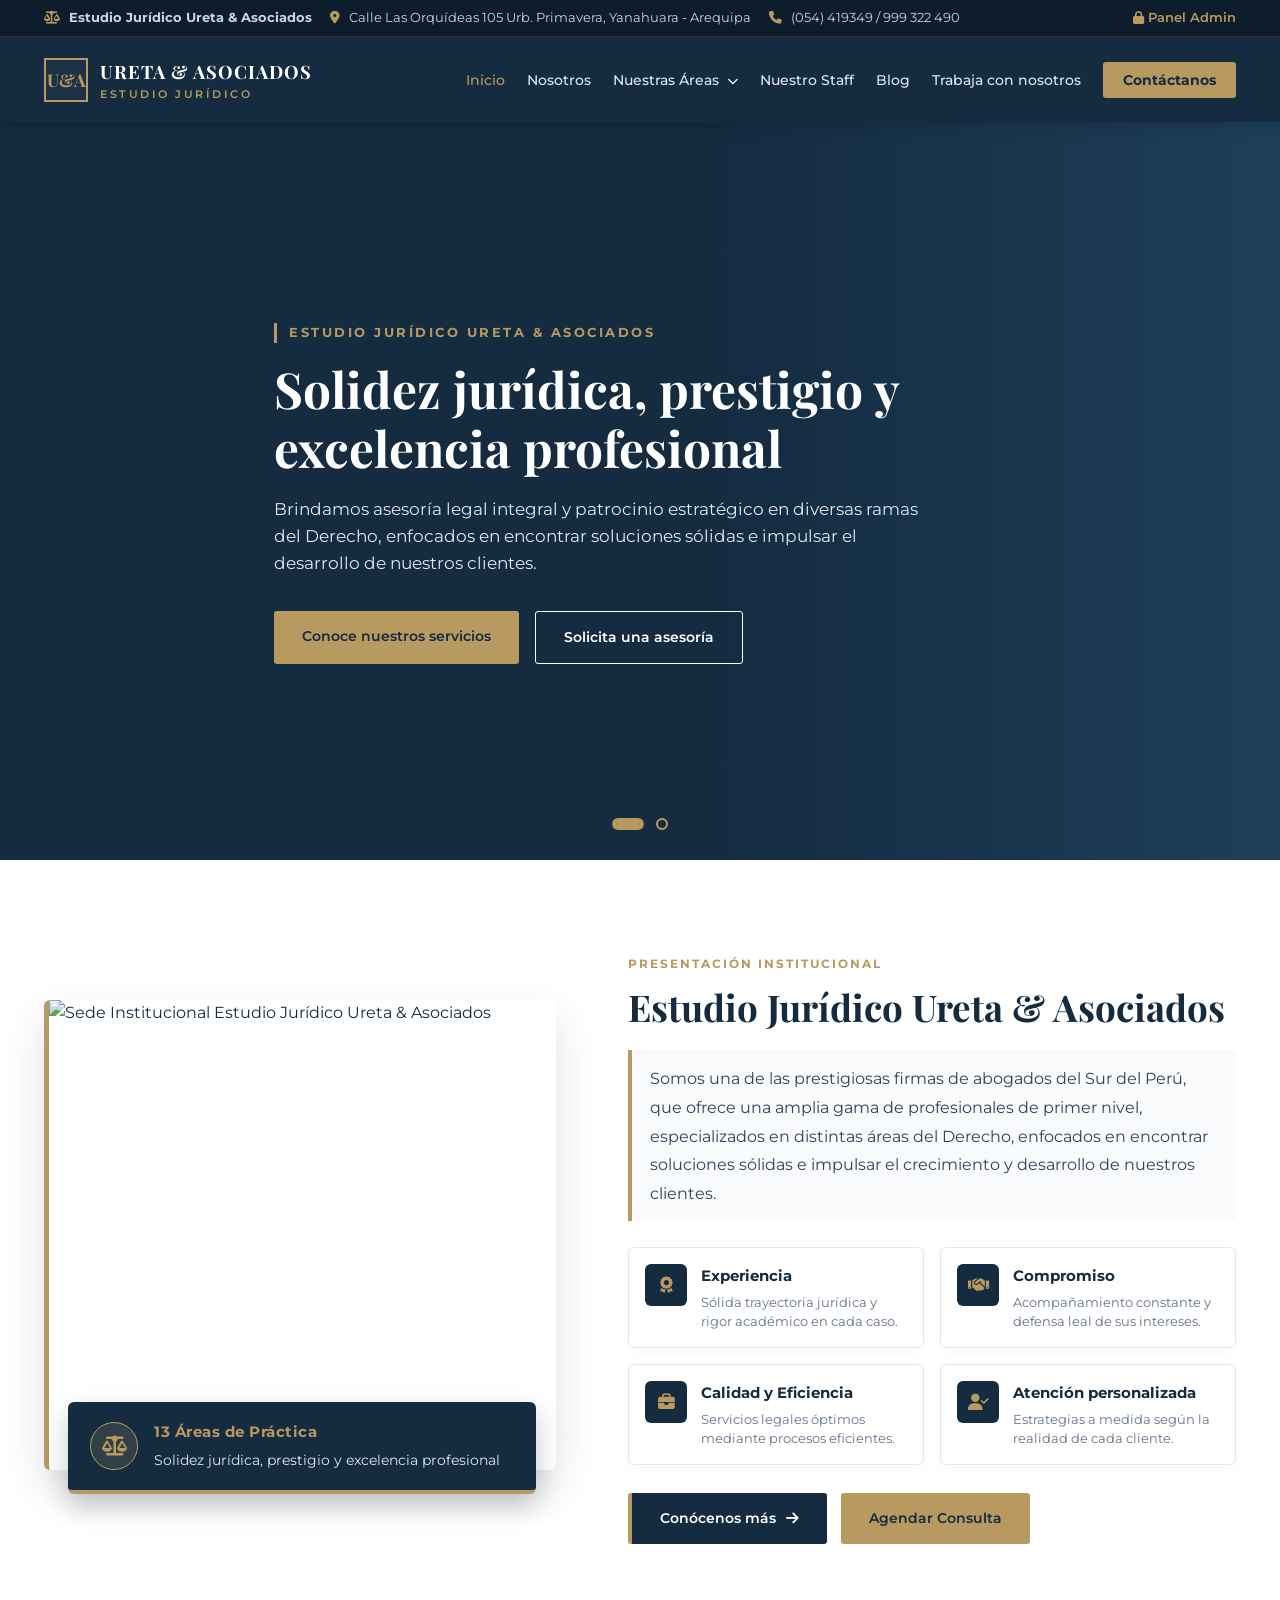
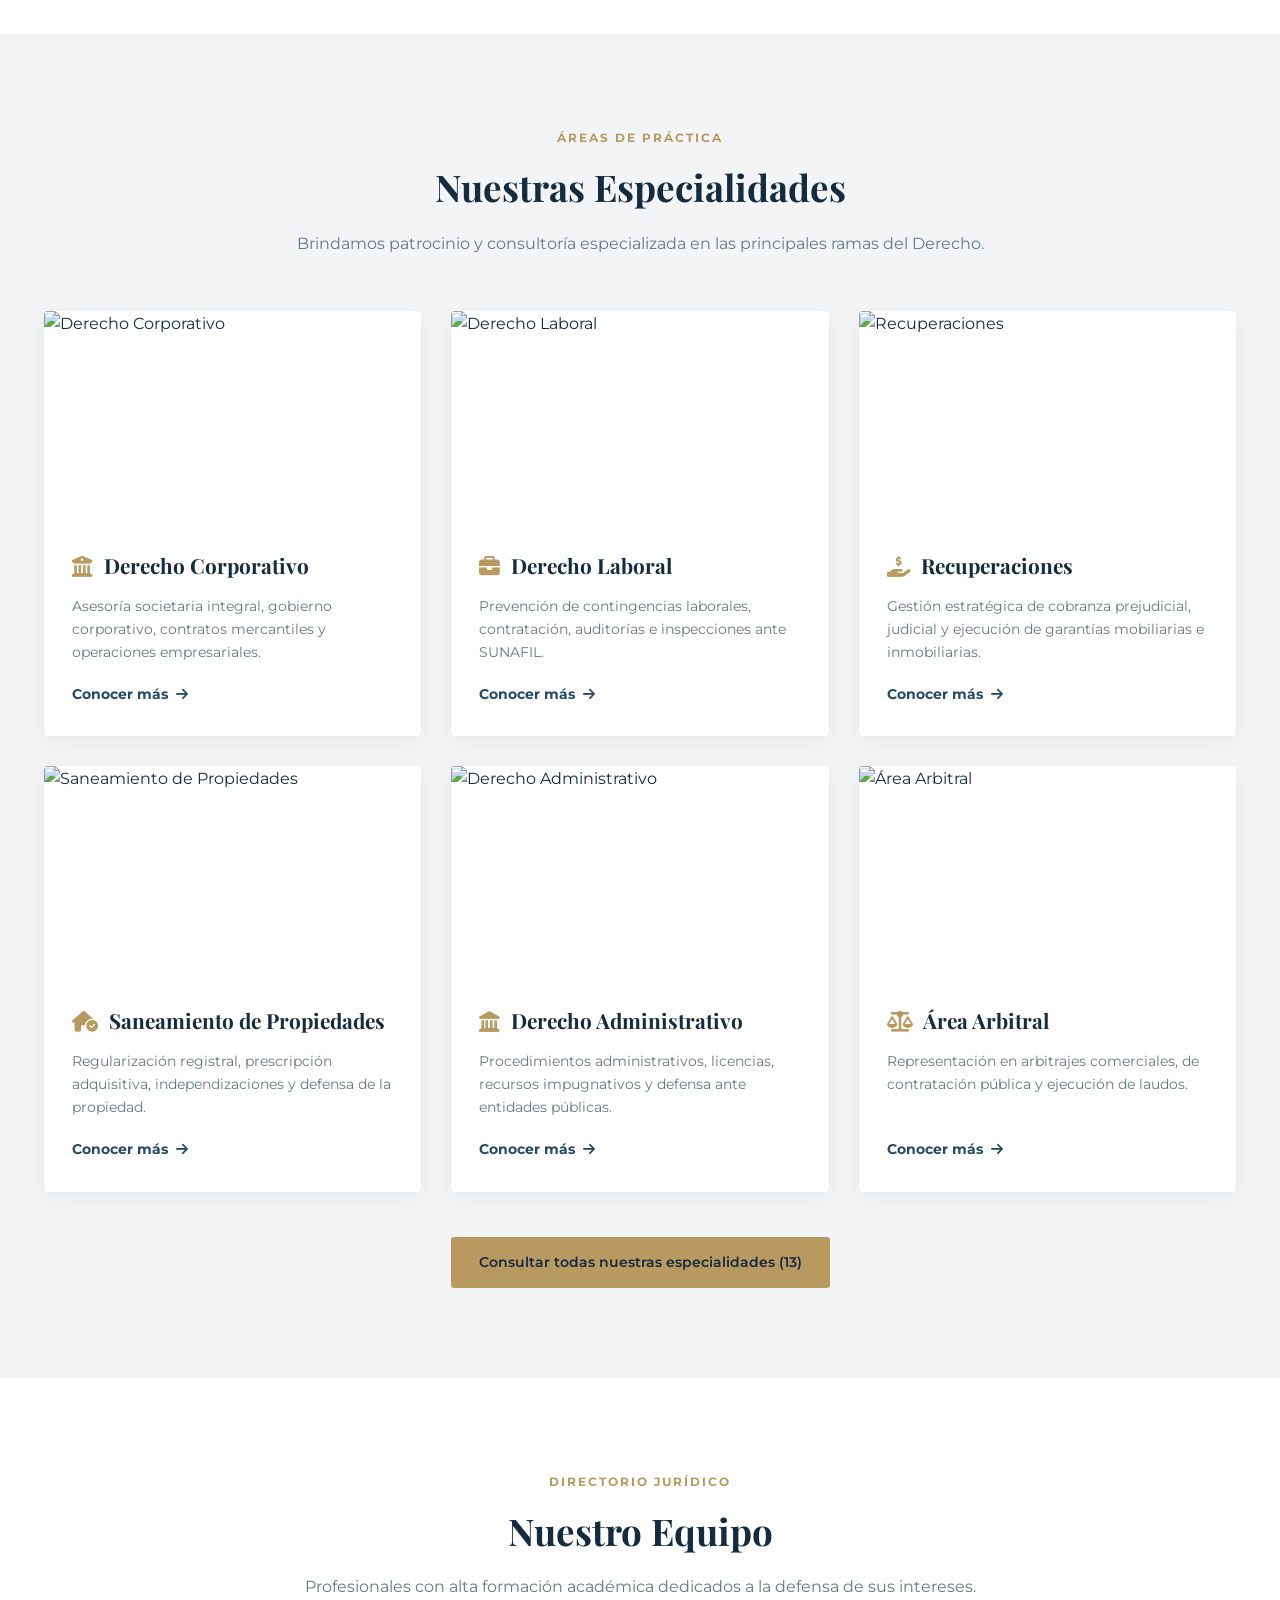
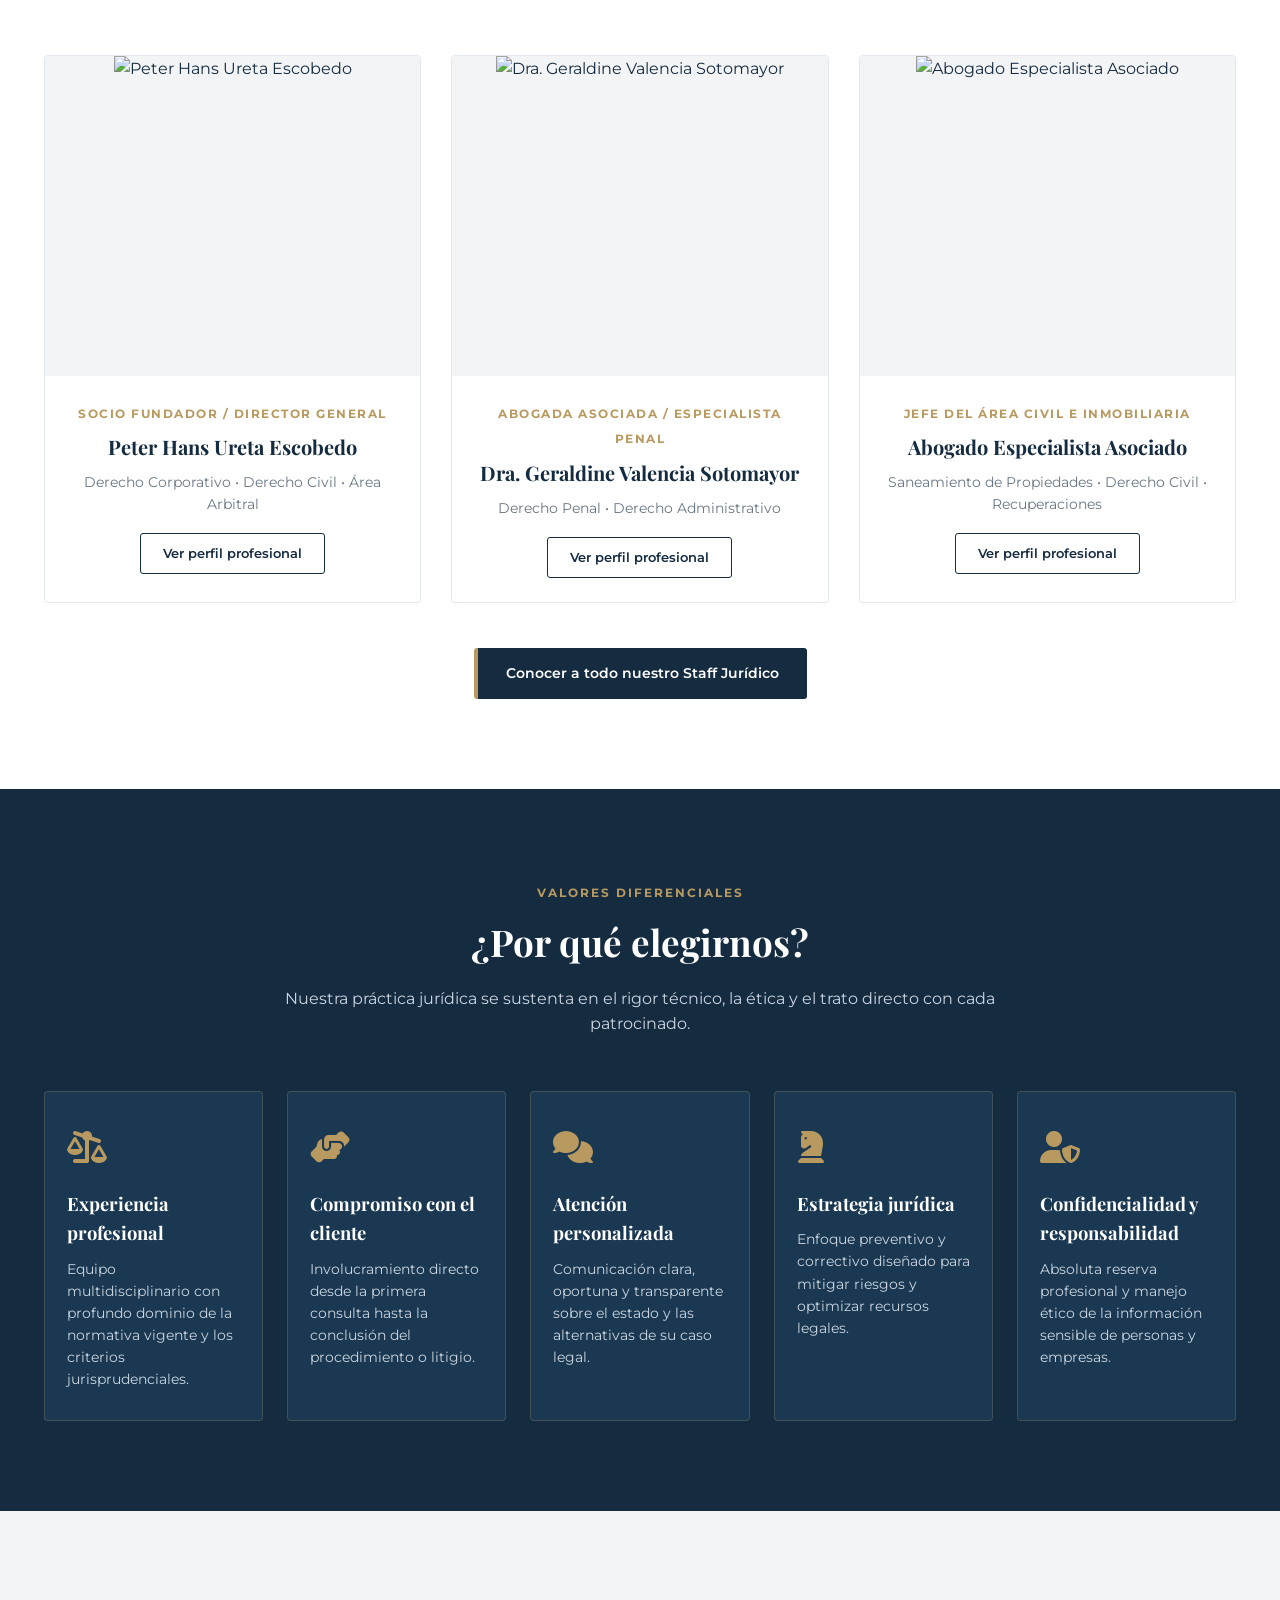
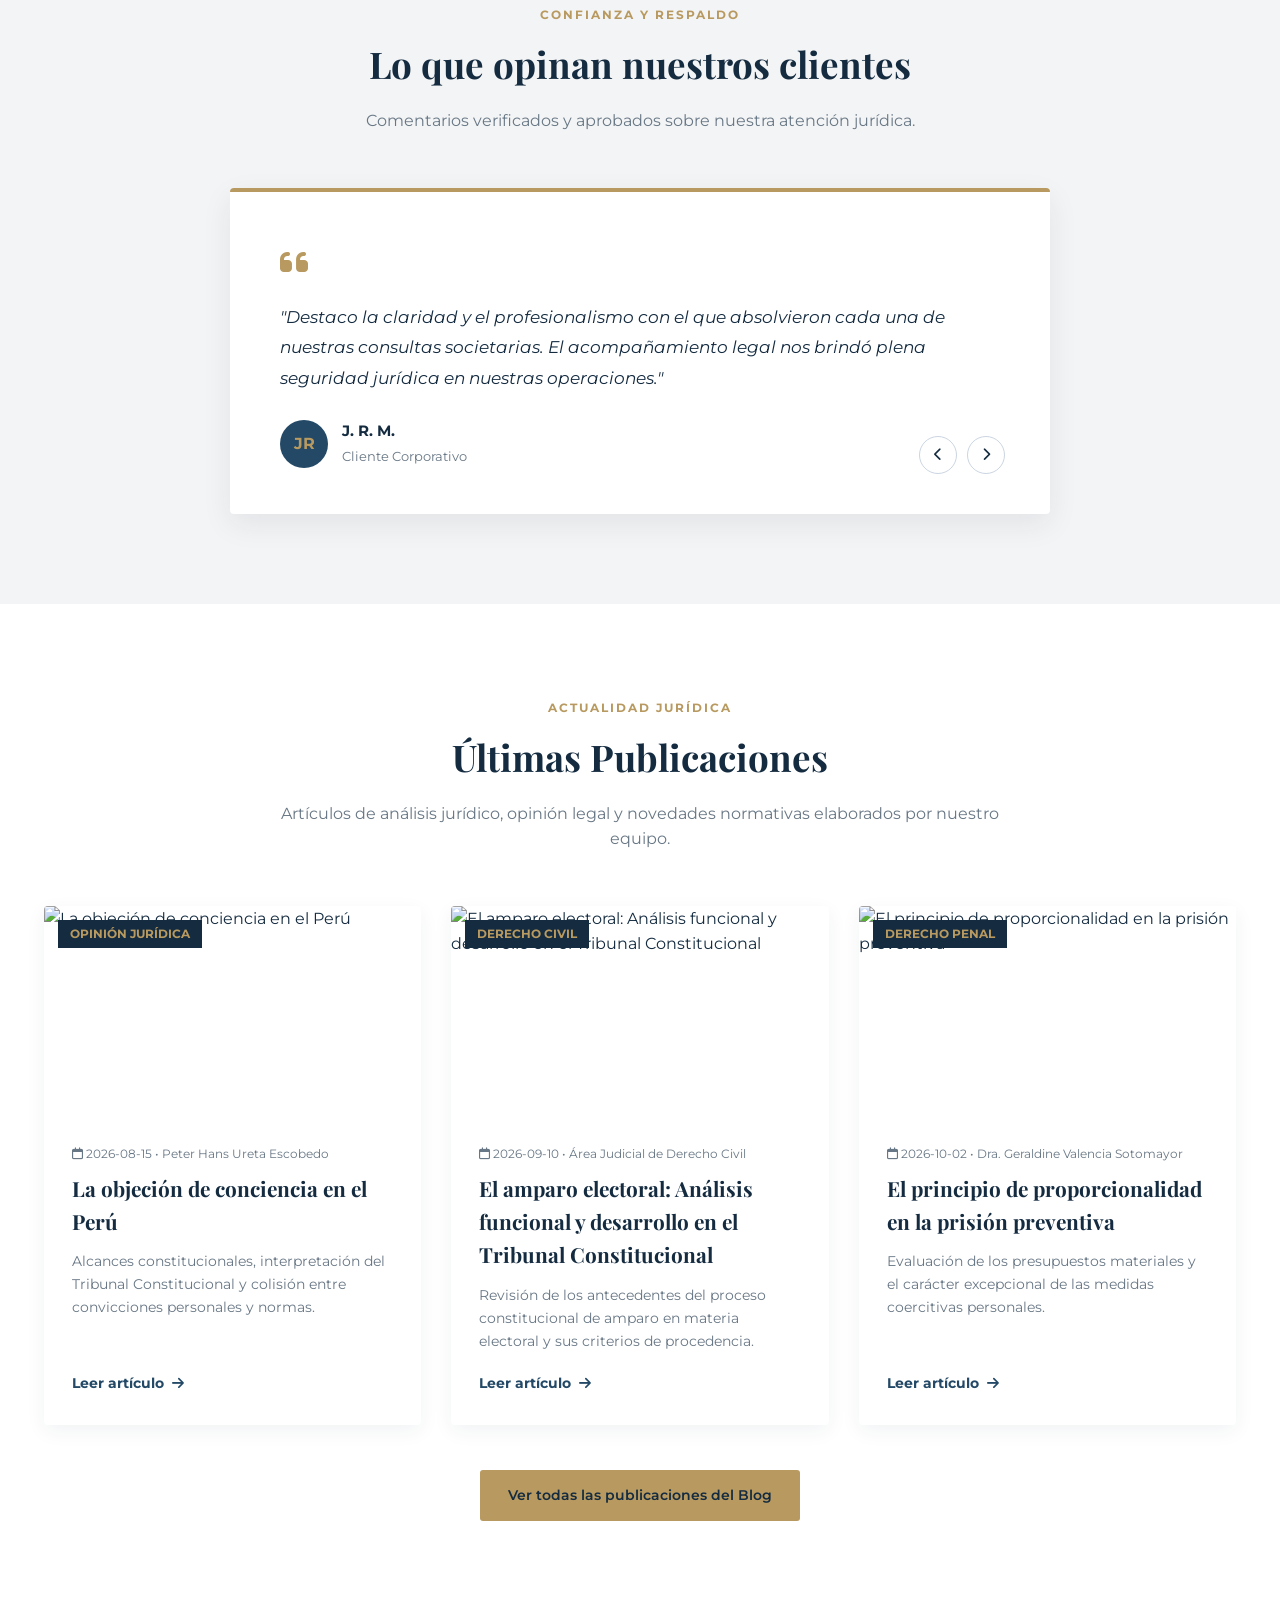
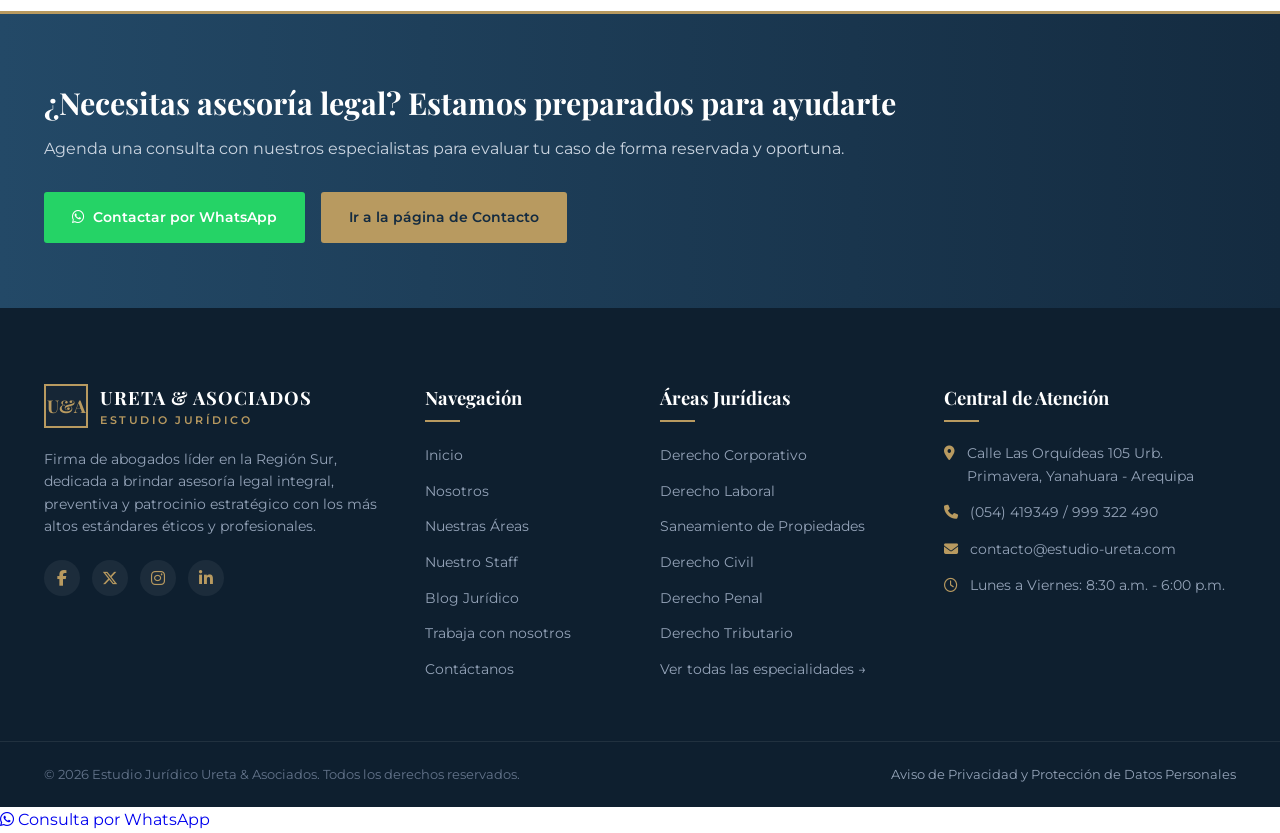
==== index.html @ de53ec18 "commit de inicio V1" ====
<!DOCTYPE html>
<html lang="es">
<head>
    <meta charset="UTF-8">
    <meta name="viewport" content="width=device-width, initial-scale=1.0">
    <meta name="description" content="Estudio Jurídico Ureta & Asociados en Arequipa. Asesoría legal integral, preventiva y patrocinio estratégico en 13 especialidades del Derecho.">
    <title>Estudio Jurídico Ureta & Asociados | Sitio Oficial</title>
    
    <!-- 1. Tipografías oficiales: Playfair Display (Títulos) y Montserrat (Textos) -->
    <link rel="preconnect" href="https://fonts.googleapis.com">
    <link rel="preconnect" href="https://fonts.gstatic.com" crossorigin>
    <link href="https://fonts.googleapis.com/css2?family=Montserrat:wght@400;500;600;700&family=Playfair+Display:wght@600;700&display=swap" rel="stylesheet">
    
    <!-- 2. Librería de Iconos Profesionales (Font Awesome) -->
    <link rel="stylesheet" href="https://cdnjs.cloudflare.com/ajax/libs/font-awesome/6.5.1/css/all.min.css">
    
    <!-- 3. Archivo de estilos CSS -->
    <link rel="stylesheet" href="css/styles.css">
</head>
<body>

    <!-- ==========================================
         BARRA SUPERIOR INSTITUCIONAL (CONECTADA A SUPABASE)
         ========================================== -->
    <div class="top-bar">
        <div class="container top-bar-content">
            <div class="top-info" style="display: flex; gap: 18px; flex-wrap: wrap; align-items: center;">
                <span><i class="fa-solid fa-scale-balanced" style="color: var(--dorado);"></i> <strong id="topNombreEstudio">Estudio Jurídico Ureta & Asociados</strong></span>
                <span><i class="fa-solid fa-location-dot" style="color: var(--dorado);"></i> <span id="topDireccion">Calle Las Orquídeas 105 Urb. Primavera, Yanahuara - Arequipa</span></span>
                <span><i class="fa-solid fa-phone" style="color: var(--dorado);"></i> <span id="topTelefono">(054) 419349 / 999 322 490</span></span>
            </div>
            <div class="top-links">
                <a href="admin.html" class="admin-link"><i class="fa-solid fa-lock"></i> Panel Admin</a>
            </div>
        </div>
    </div>

    <!-- ==========================================
         BARRA DE NAVEGACIÓN PRINCIPAL (STICKY HEADER)
         ========================================== -->
    <header class="header" id="header">
        <div class="container nav-container">
            
            <!-- Logotipo del Estudio -->
            <a href="index.html" class="logo">
                <div class="logo-icon">U&A</div>
                <div class="logo-text">
                    <span class="logo-title">URETA & ASOCIADOS</span>
                    <span class="logo-subtitle">ESTUDIO JURÍDICO</span>
                </div>
            </a>

            <!-- Botón Menú Hamburguesa (Celulares) -->
            <button class="menu-toggle" id="menuToggle" aria-label="Abrir menú">
                <i class="fa-solid fa-bars"></i>
            </button>

            <!-- Menú con las 7 páginas obligatorias -->
            <nav class="nav-menu" id="navMenu">
                <ul class="nav-list">
                    <li><a href="index.html" class="nav-link active">Inicio</a></li>
                    <li><a href="nosotros.html" class="nav-link">Nosotros</a></li>
                    
                    <!-- Menú Desplegable Dinámico: Nuestras Áreas -->
                    <li class="dropdown" id="areasDropdown">
                        <a href="areas.html" class="nav-link dropdown-toggle">
                            Nuestras Áreas <i class="fa-solid fa-chevron-down"></i>
                        </a>
                        <ul class="dropdown-menu" id="navAreasDropdownMenu">
                            <li><a href="area-detalle.html?area=derecho-corporativo">Derecho Corporativo</a></li>
                            <li><a href="area-detalle.html?area=derecho-laboral">Derecho Laboral</a></li>
                            <li><a href="area-detalle.html?area=recuperaciones">Recuperaciones</a></li>
                            <li><a href="area-detalle.html?area=saneamiento-propiedades">Saneamiento de Propiedades</a></li>
                            <li><a href="area-detalle.html?area=derecho-administrativo">Derecho Administrativo</a></li>
                            <li><a href="area-detalle.html?area=area-arbitral">Área Arbitral</a></li>
                            <li><a href="area-detalle.html?area=derecho-civil">Derecho Civil</a></li>
                            <li><a href="area-detalle.html?area=derecho-familia">Derecho de Familia</a></li>
                            <li><a href="area-detalle.html?area=derecho-penal">Derecho Penal</a></li>
                            <li><a href="area-detalle.html?area=competencia-consumidor">Competencia y Protección del Consumidor</a></li>
                            <li><a href="area-detalle.html?area=procedimientos-concursales">Procedimientos Concursales</a></li>
                            <li><a href="area-detalle.html?area=propiedad-intelectual">Propiedad Intelectual</a></li>
                            <li><a href="area-detalle.html?area=derecho-tributario">Derecho Tributario</a></li>
                        </ul>
                    </li>

                    <li><a href="staff.html" class="nav-link">Nuestro Staff</a></li>
                    <li><a href="blog.html" class="nav-link">Blog</a></li>
                    <li><a href="trabaja-con-nosotros.html" class="nav-link">Trabaja con nosotros</a></li>
                    <li><a href="contacto.html" class="btn-nav">Contáctanos</a></li>
                </ul>
            </nav>

        </div>
    </header>

    <!-- ==========================================
         SECCIÓN 1: PORTADA PRINCIPAL (ADMINISTRABLE DESDE SUPABASE)
         ========================================== -->
    <section class="hero" id="homeHeroSlider">
        <!-- Diapositiva 1 -->
        <div class="hero-slide active" style="background-image: url('https://images.unsplash.com/photo-1497366216548-37526070297c?auto=format&fit=crop&w=1600&q=80');">
            <div class="hero-overlay"></div>
            <div class="container hero-content">
                <span class="hero-badge">ESTUDIO JURÍDICO URETA & ASOCIADOS</span>
                <h1 class="hero-title">Solidez jurídica, prestigio y excelencia profesional</h1>
                <p class="hero-description">
                    Brindamos asesoría legal integral y patrocinio estratégico en diversas ramas del Derecho, enfocados en encontrar soluciones sólidas e impulsar el desarrollo de nuestros clientes.
                </p>
                <div class="hero-buttons">
                    <a href="areas.html" class="btn btn-gold">Conoce nuestros servicios</a>
                    <a href="contacto.html" class="btn btn-outline-light">Solicita una asesoría</a>
                </div>
            </div>
        </div>

        <!-- Diapositiva 2 -->
        <div class="hero-slide" style="background-image: url('https://images.unsplash.com/photo-1589829545856-d10d557cf95f?auto=format&fit=crop&w=1600&q=80');">
            <div class="hero-overlay"></div>
            <div class="container hero-content">
                <span class="hero-badge">ESPECIALIZACIÓN MULTIDISCIPLINARIA</span>
                <h1 class="hero-title">Estrategia legal preventiva y defensa corporativa</h1>
                <p class="hero-description">
                    Acompañamos cada decisión importante con rigor técnico, atención personalizada y absoluta confidencialidad en todas nuestras áreas de práctica.
                </p>
                <div class="hero-buttons">
                    <a href="areas.html" class="btn btn-gold">Conoce nuestros servicios</a>
                    <a href="contacto.html" class="btn btn-outline-light">Solicita una asesoría</a>
                </div>
            </div>
        </div>

        <!-- Controles inferiores de la portada -->
        <div class="hero-controls" id="homeHeroDots">
            <button class="hero-dot active" data-slide="0" aria-label="Portada 1"></button>
            <button class="hero-dot" data-slide="1" aria-label="Portada 2"></button>
        </div>
    </section>

   <!-- ==========================================
         SECCIÓN 2: PRESENTACIÓN DEL ESTUDIO (DISEÑO EJECUTIVO)
         ========================================== -->
    <section class="section about-home">
        <div class="container about-grid-executive">
            
            <!-- Columna Izquierda: Composición visual de Firma Jurídica -->
            <div class="about-visual-wrapper">
                <div class="about-main-photo">
                    <img src="https://images.unsplash.com/photo-1497366811353-6870744d04b2?auto=format&fit=crop&w=1000&q=85" alt="Sede Institucional Estudio Jurídico Ureta & Asociados">
                </div>
                <div class="about-floating-badge">
                    <div class="badge-icon-box">
                        <i class="fa-solid fa-scale-balanced"></i>
                    </div>
                    <div class="badge-text-box">
                        <strong>13 Áreas de Práctica</strong>
                        <span id="homeFraseInstitucional">Solidez jurídica, prestigio y excelencia profesional</span>
                    </div>
                </div>
            </div>

            <!-- Columna Derecha: Contenido Institucional y Tarjetas de Pilares -->
            <div class="about-text-executive">
                <span class="section-tag">PRESENTACIÓN INSTITUCIONAL</span>
                <h2 class="section-title-left" id="homeTituloEstudio">Estudio Jurídico Ureta & Asociados</h2>
                
                <p class="about-lead-highlight" id="nosotrosHistoriaTexto">
                    Somos una de las prestigiosas firmas de abogados del Sur del Perú, que ofrece una amplia gama de profesionales de primer nivel, especializados en distintas áreas del Derecho, enfocados en encontrar soluciones sólidas e impulsar el crecimiento y desarrollo de nuestros clientes.
                </p>

                <!-- Los 4 pilares en tarjetas estructuradas -->
                <div class="pillars-cards-grid">
                    <div class="pillar-box">
                        <div class="pillar-icon"><i class="fa-solid fa-award"></i></div>
                        <div>
                            <h4>Experiencia</h4>
                            <p>Sólida trayectoria jurídica y rigor académico en cada caso.</p>
                        </div>
                    </div>

                    <div class="pillar-box">
                        <div class="pillar-icon"><i class="fa-solid fa-handshake"></i></div>
                        <div>
                            <h4>Compromiso</h4>
                            <p>Acompañamiento constante y defensa leal de sus intereses.</p>
                        </div>
                    </div>

                    <div class="pillar-box">
                        <div class="pillar-icon"><i class="fa-solid fa-briefcase"></i></div>
                        <div>
                            <h4>Calidad y Eficiencia</h4>
                            <p>Servicios legales óptimos mediante procesos eficientes.</p>
                        </div>
                    </div>

                    <div class="pillar-box">
                        <div class="pillar-icon"><i class="fa-solid fa-user-check"></i></div>
                        <div>
                            <h4>Atención personalizada</h4>
                            <p>Estrategias a medida según la realidad de cada cliente.</p>
                        </div>
                    </div>
                </div>

                <div class="about-actions-bar">
                    <a href="nosotros.html" class="btn btn-primary-dark">
                        Conócenos más <i class="fa-solid fa-arrow-right" style="margin-left: 6px;"></i>
                    </a>
                    <a href="contacto.html" class="btn btn-gold">
                        Agendar Consulta
                    </a>
                </div>
            </div>

        </div>
    </section>

    <!-- ==========================================
         SECCIÓN 3: NUESTRAS ESPECIALIDADES (SINCRONIZADO CON ADMIN)
         ========================================== -->
    <section class="section bg-light">
        <div class="container">
            <div class="section-header">
                <span class="section-tag">ÁREAS DE PRÁCTICA</span>
                <h2 class="section-title">Nuestras Especialidades</h2>
                <p class="section-subtitle">Brindamos patrocinio y consultoría especializada en las principales ramas del Derecho.</p>
            </div>

            <!-- Se llena automáticamente desde Supabase / datos-estudio.js -->
            <div class="cards-grid-3" id="homeAreasGrid">
                <article class="area-card">
                    <div class="area-card-img">
                        <img src="https://images.unsplash.com/photo-1486406146926-c627a92ad1ab?auto=format&fit=crop&w=600&q=80" alt="Derecho Corporativo">
                    </div>
                    <div class="area-card-body">
                        <h3><i class="fa-solid fa-building-columns" style="color:var(--dorado); margin-right:6px;"></i> Derecho Corporativo</h3>
                        <p>Asesoría societaria integral, gobierno corporativo, contratos mercantiles y operaciones empresariales.</p>
                        <a href="area-detalle.html?area=derecho-corporativo" class="card-link">Conocer más <i class="fa-solid fa-arrow-right"></i></a>
                    </div>
                </article>
            </div>

            <div class="section-center-btn">
                <a href="areas.html" class="btn btn-gold" id="btnVerTodasAreas">Consultar todas nuestras especialidades (13)</a>
            </div>
        </div>
    </section>

    <!-- ==========================================
         SECCIÓN 4: NUESTRO EQUIPO / STAFF (SINCRONIZADO CON ADMIN)
         ========================================== -->
    <section class="section">
        <div class="container">
            <div class="section-header">
                <span class="section-tag">DIRECTORIO JURÍDICO</span>
                <h2 class="section-title">Nuestro Equipo</h2>
                <p class="section-subtitle">Profesionales con alta formación académica dedicados a la defensa de sus intereses.</p>
            </div>

            <div class="cards-grid-3" id="homeStaffGrid">
                <!-- Respaldo inicial con los nombres reales de Estudio Ureta -->
                <div class="staff-card">
                    <div class="staff-img-wrapper">
                        <img src="https://images.unsplash.com/photo-1560250097-0b93528c311a?auto=format&fit=crop&w=600&q=80" alt="Peter Hans Ureta Escobedo">
                    </div>
                    <div class="staff-info">
                        <span class="staff-role">Socio Fundador / Director General</span>
                        <h3>Peter Hans Ureta Escobedo</h3>
                        <p class="staff-specialty">Derecho Corporativo • Derecho Civil • Área Arbitral</p>
                        <a href="staff.html" class="btn-staff-profile">Ver perfil completo</a>
                    </div>
                </div>

                <div class="staff-card">
                    <div class="staff-img-wrapper">
                        <img src="https://images.unsplash.com/photo-1573496359142-b8d87734a5a2?auto=format&fit=crop&w=600&q=80" alt="Dra. Geraldine Valencia Sotomayor">
                    </div>
                    <div class="staff-info">
                        <span class="staff-role">Abogada Asociada / Especialista Penal</span>
                        <h3>Dra. Geraldine Valencia Sotomayor</h3>
                        <p class="staff-specialty">Derecho Penal • Derecho Administrativo</p>
                        <a href="staff.html" class="btn-staff-profile">Ver perfil completo</a>
                    </div>
                </div>

                <div class="staff-card">
                    <div class="staff-img-wrapper">
                        <img src="https://images.unsplash.com/photo-1519085360753-af0119f7cbe7?auto=format&fit=crop&w=600&q=80" alt="Abogado Especialista Asociado">
                    </div>
                    <div class="staff-info">
                        <span class="staff-role">Jefe del Área Civil e Inmobiliaria</span>
                        <h3>Abogado Especialista Asociado</h3>
                        <p class="staff-specialty">Saneamiento de Propiedades • Derecho Civil</p>
                        <a href="staff.html" class="btn-staff-profile">Ver perfil completo</a>
                    </div>
                </div>
            </div>

            <div class="section-center-btn">
                <a href="staff.html" class="btn btn-primary-dark">Conocer a todo nuestro Staff Jurídico</a>
            </div>
        </div>
    </section>

    <!-- ==========================================
         SECCIÓN 5: ¿POR QUÉ ELEGIRNOS?
         ========================================== -->
    <section class="section why-us-section">
        <div class="container">
            <div class="section-header light-header">
                <span class="section-tag">VALORES DIFERENCIALES</span>
                <h2 class="section-title">¿Por qué elegirnos?</h2>
                <p class="section-subtitle">Nuestra práctica jurídica se sustenta en el rigor técnico, la ética y el trato directo con cada patrocinado.</p>
            </div>

            <div class="why-grid">
                <div class="why-card">
                    <div class="why-icon"><i class="fa-solid fa-scale-unbalanced-flip"></i></div>
                    <h3>Experiencia profesional</h3>
                    <p>Equipo multidisciplinario con profundo dominio de la normativa vigente y los criterios jurisprudenciales.</p>
                </div>
                <div class="why-card">
                    <div class="why-icon"><i class="fa-solid fa-handshake-angle"></i></div>
                    <h3>Compromiso con el cliente</h3>
                    <p>Involucramiento directo desde la primera consulta hasta la conclusión del procedimiento o litigio.</p>
                </div>
                <div class="why-card">
                    <div class="why-icon"><i class="fa-solid fa-comments"></i></div>
                    <h3>Atención personalizada</h3>
                    <p>Comunicación clara, oportuna y transparente sobre el estado y las alternativas de su caso legal.</p>
                </div>
                <div class="why-card">
                    <div class="why-icon"><i class="fa-solid fa-chess-knight"></i></div>
                    <h3>Estrategia jurídica</h3>
                    <p>Enfoque preventivo y correctivo diseñado para mitigar riesgos y optimizar recursos legales.</p>
                </div>
                <div class="why-card">
                    <div class="why-icon"><i class="fa-solid fa-user-shield"></i></div>
                    <h3>Confidencialidad y responsabilidad</h3>
                    <p>Absoluta reserva profesional y manejo ético de la información sensible de personas y empresas.</p>
                </div>
            </div>
        </div>
    </section>

    <!-- ==========================================
         SECCIÓN 6: TESTIMONIOS (CONECTADO A SUPABASE)
         ========================================== -->
    <section class="section bg-light">
        <div class="container">
            <div class="section-header">
                <span class="section-tag">CONFIANZA Y RESPALDO</span>
                <h2 class="section-title">Lo que opinan nuestros clientes</h2>
                <p class="section-subtitle">Comentarios verificados y aprobados sobre nuestra atención jurídica.</p>
            </div>

            <div class="testimonials-carousel" id="homeTestimonialsCarousel">
                <!-- Testimonio 1 -->
                <div class="testimonial-slide active">
                    <div class="quote-icon"><i class="fa-solid fa-quote-left"></i></div>
                    <p class="testimonial-text">
                        "Destaco la claridad y el profesionalismo con el que absolvieron cada una de nuestras consultas societarias. El acompañamiento legal nos brindó plena seguridad jurídica en nuestras operaciones."
                    </p>
                    <div class="testimonial-author">
                        <div class="author-avatar">JR</div>
                        <div>
                            <h4>J. R. M.</h4>
                            <span>Cliente Corporativo</span>
                        </div>
                    </div>
                </div>

                <!-- Testimonio 2 -->
                <div class="testimonial-slide">
                    <div class="quote-icon"><i class="fa-solid fa-quote-left"></i></div>
                    <p class="testimonial-text">
                        "Recibimos una orientación oportuna, transparente y sumamente responsable durante todo el procedimiento de saneamiento registral. Siempre estuvimos informados de cada avance."
                    </p>
                    <div class="testimonial-author">
                        <div class="author-avatar">MC</div>
                        <div>
                            <h4>M. C. V.</h4>
                            <span>Cliente Particular</span>
                        </div>
                    </div>
                </div>

                <!-- Botones del carrusel de testimonios -->
                <div class="testimonial-controls">
                    <button class="test-btn" id="prevTestimonio" aria-label="Anterior"><i class="fa-solid fa-chevron-left"></i></button>
                    <button class="test-btn" id="nextTestimonio" aria-label="Siguiente"><i class="fa-solid fa-chevron-right"></i></button>
                </div>
            </div>
        </div>
    </section>

    <!-- ==========================================
         SECCIÓN 7: ÚLTIMAS PUBLICACIONES DEL BLOG (SINCRONIZADO CON ADMIN)
         ========================================== -->
    <section class="section">
        <div class="container">
            <div class="section-header">
                <span class="section-tag">ACTUALIDAD JURÍDICA</span>
                <h2 class="section-title">Últimas Publicaciones</h2>
                <p class="section-subtitle">Artículos de análisis jurídico, opinión legal y novedades normativas elaborados por nuestro equipo.</p>
            </div>

            <div class="cards-grid-3" id="homeBlogGrid">
                <!-- Se carga automáticamente con las 3 últimas publicaciones activas del Blog -->
            </div>

            <div class="section-center-btn">
                <a href="blog.html" class="btn btn-gold">Ver todas las publicaciones del Blog</a>
            </div>
        </div>
    </section>

    <!-- ==========================================
         SECCIÓN 8: CONTACTO RÁPIDO (CTA)
         ========================================== -->
    <section class="cta-banner">
        <div class="container cta-content">
            <div class="cta-text">
                <h2>¿Necesitas asesoría legal? Estamos preparados para ayudarte</h2>
                <p>Agenda una consulta con nuestros especialistas para evaluar tu caso de forma reservada y oportuna.</p>
            </div>
            <div class="cta-buttons">
                <a href="https://api.whatsapp.com/send/?phone=51999322490&text=Hola,%20deseo%20solicitar%20asesor%C3%ADa%20legal" target="_blank" class="btn btn-whatsapp">
                    <i class="fa-brands fa-whatsapp"></i> Contactar por WhatsApp
                </a>
                <a href="contacto.html" class="btn btn-gold">Ir a la página de Contacto</a>
            </div>
        </div>
    </section>

    <!-- ==========================================
         SECCIÓN 9: FOOTER (ADMINISTRABLE DESDE SUPABASE)
         ========================================== -->
    <footer class="footer">
        <div class="container footer-grid">
            <!-- Columna 1: Estudio y Redes -->
            <div class="footer-col">
                <a href="index.html" class="logo footer-logo">
                    <div class="logo-icon">U&A</div>
                    <div class="logo-text">
                        <span class="logo-title">URETA & ASOCIADOS</span>
                        <span class="logo-subtitle">ESTUDIO JURÍDICO</span>
                    </div>
                </a>
                <p class="footer-desc">
                    Firma de abogados líder en la Región Sur, dedicada a brindar asesoría legal integral, preventiva y patrocinio estratégico con los más altos estándares éticos y profesionales.
                </p>
                <div class="social-links">
                    <a href="https://www.facebook.com/estudioureta/" target="_blank" aria-label="Facebook"><i class="fa-brands fa-facebook-f"></i></a>
                    <a href="https://twitter.com/EstudioUreta" target="_blank" aria-label="Twitter"><i class="fa-brands fa-x-twitter"></i></a>
                    <a href="https://www.instagram.com/estudio_ureta/" target="_blank" aria-label="Instagram"><i class="fa-brands fa-instagram"></i></a>
                    <a href="https://www.linkedin.com/" target="_blank" aria-label="LinkedIn"><i class="fa-brands fa-linkedin-in"></i></a>
                </div>
            </div>

            <!-- Columna 2: Enlaces principales -->
            <div class="footer-col">
                <h4>Navegación</h4>
                <ul class="footer-links">
                    <li><a href="index.html">Inicio</a></li>
                    <li><a href="nosotros.html">Nosotros</a></li>
                    <li><a href="areas.html">Nuestras Áreas</a></li>
                    <li><a href="staff.html">Nuestro Staff</a></li>
                    <li><a href="blog.html">Blog Jurídico</a></li>
                    <li><a href="trabaja-con-nosotros.html">Trabaja con nosotros</a></li>
                    <li><a href="contacto.html">Contáctanos</a></li>
                </ul>
            </div>

            <!-- Columna 3: Especialidades Jurídicas -->
            <div class="footer-col">
                <h4>Áreas Jurídicas</h4>
                <ul class="footer-links" id="footerAreasLinks">
                    <li><a href="area-detalle.html?area=derecho-corporativo">Derecho Corporativo</a></li>
                    <li><a href="area-detalle.html?area=derecho-laboral">Derecho Laboral</a></li>
                    <li><a href="area-detalle.html?area=saneamiento-propiedades">Saneamiento de Propiedades</a></li>
                    <li><a href="area-detalle.html?area=derecho-civil">Derecho Civil</a></li>
                    <li><a href="area-detalle.html?area=derecho-penal">Derecho Penal</a></li>
                    <li><a href="area-detalle.html?area=derecho-tributario">Derecho Tributario</a></li>
                    <li><a href="areas.html">Ver todas las especialidades →</a></li>
                </ul>
            </div>

            <!-- Columna 4: Datos de Contacto Administrables -->
            <div class="footer-col">
                <h4>Central de Atención</h4>
                <ul class="footer-contact">
                    <li>
                        <i class="fa-solid fa-location-dot"></i>
                        <span id="sitioDireccion">Calle Las Orquídeas 105 Urb. Primavera, Yanahuara - Arequipa</span>
                    </li>
                    <li>
                        <i class="fa-solid fa-phone"></i>
                        <span id="sitioTelefono">(054) 419349 / 999 322 490</span>
                    </li>
                    <li>
                        <i class="fa-solid fa-envelope"></i>
                        <span id="sitioCorreo">contacto@estudio-ureta.com</span>
                    </li>
                    <li>
                        <i class="fa-regular fa-clock"></i>
                        <span id="sitioHorario">Lunes a Viernes: 8:30 a.m. - 6:00 p.m.</span>
                    </li>
                </ul>
            </div>
        </div>

        <div class="footer-bottom">
            <div class="container footer-bottom-content">
                <p>© 2026 Estudio Jurídico Ureta & Asociados. Todos los derechos reservados.</p>
                <div class="footer-legal">
                    <a href="contacto.html">Aviso de Privacidad y Protección de Datos Personales</a>
                </div>
            </div>
        </div>
    </footer>

    <!-- Botón Flotante de WhatsApp -->
    <a href="https://api.whatsapp.com/send/?phone=51999322490&text=Hola,%20deseo%20realizar%20una%20consulta%20legal" target="_blank" class="whatsapp-float" aria-label="Consultar por WhatsApp">
        <i class="fa-brands fa-whatsapp"></i> <span>Consulta por WhatsApp</span>
    </a>

    <!-- ==========================================
         SCRIPTS CONECTADOS A SUPABASE Y PANEL ADMIN
         ========================================== -->
    <script src="js/datos-estudio.js"></script>
    <script src="js/main.js"></script>
    <script>
        // Renderizar dinámicamente en la Portada los cambios realizados en el Panel Admin y Supabase
        document.addEventListener('DOMContentLoaded', async () => {
            if (typeof sincronizarVistasSupabase === 'function' && supabaseEstaConfigurado()) {
                
            }

            // 1. Actualizar Menú Desplegable y Tarjetas de Especialidades en Inicio
            if (typeof obtenerAreasLegales === 'function') {
                const areasActivas = obtenerAreasLegales().filter(a => a.activo);
                const homeAreasGrid = document.getElementById('homeAreasGrid');
                const navDropdown = document.getElementById('navAreasDropdownMenu');
                const btnTotal = document.getElementById('btnVerTodasAreas');

                if (navDropdown && areasActivas.length > 0) {
                    navDropdown.innerHTML = areasActivas.map(a =>
                        `<li><a href="area-detalle.html?area=${a.slug}">${a.nombre}</a></li>`
                    ).join('');
                }

                if (btnTotal) {
                    btnTotal.textContent = `Consultar todas nuestras especialidades (${areasActivas.length})`;
                }

                if (homeAreasGrid && areasActivas.length > 0) {
                    homeAreasGrid.innerHTML = areasActivas.slice(0, 6).map(a => `
                        <article class="area-card">
                            <div class="area-card-img">
                                <img src="${a.imagen}" alt="${a.nombre}">
                            </div>
                            <div class="area-card-body">
                                <h3><i class="${a.icono || 'fa-solid fa-scale-balanced'}" style="color:var(--dorado); margin-right:6px;"></i> ${a.nombre}</h3>
                                <p>${a.resumen}</p>
                                <a href="area-detalle.html?area=${a.slug}" class="card-link">Conocer más <i class="fa-solid fa-arrow-right"></i></a>
                            </div>
                        </article>
                    `).join('');
                }
            }

            // 2. Actualizar Tarjetas de Nuestro Equipo (Staff) en Inicio
            if (typeof obtenerStaff === 'function') {
                const staffActivo = obtenerStaff().filter(s => s.activo);
                const homeStaffGrid = document.getElementById('homeStaffGrid');
                if (homeStaffGrid && staffActivo.length > 0) {
                    homeStaffGrid.innerHTML = staffActivo.slice(0, 3).map(s => `
                        <div class="staff-card">
                            <div class="staff-img-wrapper">
                                <img src="${s.foto}" alt="${s.nombre}">
                            </div>
                            <div class="staff-info">
                                <span class="staff-role">${s.cargo}</span>
                                <h3>${s.nombre}</h3>
                                <p class="staff-specialty">${(s.especialidades || []).join(' • ')}</p>
                                <a href="staff.html" class="btn-staff-profile">Ver perfil profesional</a>
                            </div>
                        </div>
                    `).join('');
                }
            }

            // 3. Actualizar Últimas Publicaciones del Blog en Inicio
            if (typeof obtenerBlog === 'function') {
                const blogPublicado = obtenerBlog().filter(b => b.estado === 'Publicado');
                const homeBlogGrid = document.getElementById('homeBlogGrid');
                if (homeBlogGrid && blogPublicado.length > 0) {
                    homeBlogGrid.innerHTML = blogPublicado.slice(0, 3).map(b => `
                        <article class="blog-card">
                            <div class="blog-card-img">
                                <span class="blog-category">${b.categoria}</span>
                                <img src="${b.imagen}" alt="${b.titulo}">
                            </div>
                            <div class="blog-card-body">
                                <span class="blog-date"><i class="fa-regular fa-calendar"></i> ${b.fecha} • ${b.autor}</span>
                                <h3>${b.titulo}</h3>
                                <p>${b.subtitulo}</p>
                                <a href="blog.html" class="card-link">Leer artículo <i class="fa-solid fa-arrow-right"></i></a>
                            </div>
                        </article>
                    `).join('');
                }
            }

            // 4. Sincronizar datos de la Barra Superior con la Configuración General de Supabase
            if (typeof consultarVistaSupabase === 'function' && supabaseEstaConfigurado()) {
                const cfgArr = await consultarVistaSupabase('configuracion_sitio', '?select=*&limit=1');
                if (cfgArr && cfgArr[0]) {
                    const c = cfgArr[0];
                    if (c.nombre_estudio) {
                        document.getElementById('topNombreEstudio').textContent = c.nombre_estudio;
                        document.getElementById('homeTituloEstudio').textContent = c.nombre_estudio;
                    }
                    if (c.frase_institucional) document.getElementById('homeFraseInstitucional').textContent = c.frase_institucional;
                    if (c.direccion_fisica) document.getElementById('topDireccion').textContent = c.direccion_fisica;
                    if (c.telefono_principal) document.getElementById('topTelefono').textContent = c.telefono_principal;
                }
            }
        });
    </script>
</body>
</html>
---- css/styles.css ----
/* =================================================
   1. VARIABLES DE IDENTIDAD VISUAL (FÁCIL DE EDITAR)
   ================================================= */
:root {
    --azul-marino: #142B40;        /* Azul marino oscuro */
    --azul-institucional: #234967; /* Azul institucional */
    --dorado: #B89A60;             /* Dorado elegante */
    --dorado-hover: #a3854c;
    --blanco: #FFFFFF;             /* Blanco */
    --gris-claro: #F3F4F5;         /* Gris claro para fondos */
    --gris-texto: #687785;         /* Gris para textos secundarios */
    
    --fuente-titulos: 'Playfair Display', Georgia, serif;
    --fuente-textos: 'Montserrat', sans-serif;
    --transicion: all 0.3s ease;
}

/* =================================================
   2. CONFIGURACIÓN GENERAL
   ================================================= */
* {
    margin: 0;
    padding: 0;
    box-sizing: border-box;
}

body {
    font-family: var(--fuente-textos);
    color: var(--azul-marino);
    background-color: var(--blanco);
    line-height: 1.6;
}

.container {
    max-width: 1240px;
    margin: 0 auto;
    padding: 0 24px;
}

a {
    text-decoration: none;
    transition: var(--transicion);
}

ul {
    list-style: none;
}

/* =================================================
   3. BARRA SUPERIOR (TOP BAR)
   ================================================= */
.top-bar {
    background-color: #0d1d2b;
    color: #cbd5e1;
    font-size: 0.8rem;
    padding: 8px 0;
    border-bottom: 1px solid rgba(184, 154, 96, 0.2);
}

.top-bar-content {
    display: flex;
    justify-content: space-between;
    align-items: center;
}

.top-info i {
    color: var(--dorado);
    margin-right: 6px;
}

.admin-link {
    color: var(--dorado);
    font-weight: 600;
}

.admin-link:hover {
    color: var(--blanco);
}

/* =================================================
   4. ENCABEZADO FIJO (STICKY HEADER) Y MENÚ
   ================================================= */
.header {
    background-color: var(--azul-marino);
    position: sticky;
    top: 0;
    z-index: 1000;
    box-shadow: 0 4px 15px rgba(0, 0, 0, 0.15);
}

.nav-container {
    display: flex;
    justify-content: space-between;
    align-items: center;
    height: 85px;
}

/* Logotipo */
.logo {
    display: flex;
    align-items: center;
    gap: 12px;
}

.logo-icon {
    width: 44px;
    height: 44px;
    border: 2px solid var(--dorado);
    color: var(--dorado);
    font-family: var(--fuente-titulos);
    font-weight: 700;
    font-size: 1.1rem;
    display: flex;
    align-items: center;
    justify-content: center;
    background-color: rgba(255, 255, 255, 0.03);
}

.logo-text {
    display: flex;
    flex-direction: column;
}

.logo-title {
    font-family: var(--fuente-titulos);
    color: var(--blanco);
    font-size: 1.15rem;
    font-weight: 700;
    letter-spacing: 1px;
}

.logo-subtitle {
    color: var(--dorado);
    font-size: 0.68rem;
    letter-spacing: 2.5px;
    font-weight: 600;
}

/* Lista de navegación */
.nav-list {
    display: flex;
    align-items: center;
    gap: 22px;
}

.nav-link {
    color: #e2e8f0;
    font-size: 0.88rem;
    font-weight: 500;
    padding: 8px 0;
    position: relative;
}

.nav-link:hover,
.nav-link.active {
    color: var(--dorado);
}

.btn-nav {
    background-color: var(--dorado);
    color: var(--azul-marino);
    font-weight: 700;
    font-size: 0.85rem;
    padding: 10px 20px;
    border-radius: 3px;
}

.btn-nav:hover {
    background-color: var(--dorado-hover);
    color: var(--blanco);
}

/* Menú Desplegable de las 13 Áreas */
.dropdown {
    position: relative;
}

.dropdown-toggle i {
    font-size: 0.7rem;
    margin-left: 4px;
}

.dropdown-menu {
    position: absolute;
    top: 100%;
    left: 0;
    width: 560px; /* Ancho amplio para mostrar las 13 áreas en 2 columnas elegantes */
    background-color: var(--blanco);
    border-top: 3px solid var(--dorado);
    box-shadow: 0 12px 30px rgba(20, 43, 64, 0.2);
    padding: 16px;
    display: grid;
    grid-template-columns: 1fr 1fr;
    gap: 6px 16px;
    opacity: 0;
    visibility: hidden;
    transform: translateY(12px);
    transition: var(--transicion);
}

.dropdown:hover .dropdown-menu {
    opacity: 1;
    visibility: visible;
    transform: translateY(0);
}

.dropdown-menu li a {
    display: block;
    padding: 8px 12px;
    color: var(--azul-marino);
    font-size: 0.82rem;
    font-weight: 500;
    border-radius: 3px;
    border-left: 2px solid transparent;
}

.dropdown-menu li a:hover {
    background-color: var(--gris-claro);
    color: var(--azul-institucional);
    border-left-color: var(--dorado);
    padding-left: 16px;
}

.menu-toggle {
    display: none;
    background: none;
    border: none;
    color: var(--blanco);
    font-size: 1.5rem;
    cursor: pointer;
}

/* =================================================
   5. PORTADA PRINCIPAL (HERO)
   ================================================= */
.hero {
    position: relative;
    height: 82vh;
    min-height: 540px;
    overflow: hidden;
    background-color: var(--azul-marino);
}

.hero-slide {
    position: absolute;
    inset: 0;
    background-size: cover;
    background-position: center;
    display: flex;
    align-items: center;
    opacity: 0;
    visibility: hidden;
    transition: opacity 0.9s ease, visibility 0.9s ease;
}

.hero-slide.active {
    opacity: 1;
    visibility: visible;
}

.hero-overlay {
    position: absolute;
    inset: 0;
    background: linear-gradient(90deg, rgba(20, 43, 64, 0.94) 0%, rgba(20, 43, 64, 0.80) 55%, rgba(35, 73, 103, 0.65) 100%);
}

.hero-content {
    position: relative;
    z-index: 2;
    max-width: 780px;
    color: var(--blanco);
}

.hero-badge {
    display: inline-block;
    color: var(--dorado);
    font-size: 0.8rem;
    font-weight: 700;
    letter-spacing: 2.5px;
    text-transform: uppercase;
    margin-bottom: 16px;
    border-left: 3px solid var(--dorado);
    padding-left: 12px;
}

.hero-title {
    font-family: var(--fuente-titulos);
    font-size: 3.1rem;
    line-height: 1.18;
    margin-bottom: 20px;
}

.hero-description {
    font-size: 1.05rem;
    color: #e2e8f0;
    margin-bottom: 34px;
    max-width: 650px;
}

.hero-buttons {
    display: flex;
    gap: 16px;
    flex-wrap: wrap;
}

.btn {
    display: inline-block;
    padding: 14px 28px;
    font-size: 0.9rem;
    font-weight: 600;
    border-radius: 3px;
    cursor: pointer;
}

.btn-gold {
    background-color: var(--dorado);
    color: var(--azul-marino);
}

.btn-gold:hover {
    background-color: var(--dorado-hover);
    color: var(--blanco);
    transform: translateY(-2px);
}

.btn-outline-light {
    border: 1.5px solid var(--blanco);
    color: var(--blanco);
}

.btn-outline-light:hover {
    background-color: var(--blanco);
    color: var(--azul-marino);
    transform: translateY(-2px);
}

/* Indicadores inferiores del carrusel */
.hero-controls {
    position: absolute;
    bottom: 30px;
    left: 50%;
    transform: translateX(-50%);
    z-index: 5;
    display: flex;
    gap: 12px;
}

.hero-dot {
    width: 12px;
    height: 12px;
    border-radius: 50%;
    border: 2px solid var(--dorado);
    background: transparent;
    cursor: pointer;
    transition: var(--transicion);
}

.hero-dot.active {
    background-color: var(--dorado);
    width: 32px;
    border-radius: 10px;
}

/* =================================================
   6. DISEÑO RESPONSIVE (CELULARES Y TABLETS)
   ================================================= */
@media (max-width: 992px) {
    .menu-toggle {
        display: block;
    }

    .nav-menu {
        position: fixed;
        top: 85px;
        left: -100%;
        width: 100%;
        height: calc(100vh - 85px);
        background-color: var(--azul-marino);
        padding: 24px;
        overflow-y: auto;
        transition: var(--transicion);
    }

    .nav-menu.open {
        left: 0;
    }

    .nav-list {
        flex-direction: column;
        align-items: flex-start;
        gap: 16px;
    }

    .dropdown-menu {
        position: static;
        width: 100%;
        grid-template-columns: 1fr;
        opacity: 1;
        visibility: visible;
        transform: none;
        display: none;
        margin-top: 10px;
    }

    .dropdown.open .dropdown-menu {
        display: grid;
    }

    .hero-title {
        font-size: 2.2rem;
    }
}
/* =================================================
   7. ESTILOS GENERALES DE SECCIONES (PARTE 2)
   ================================================= */
.section {
    padding: 90px 0;
}

.bg-light {
    background-color: var(--gris-claro);
}

.section-header {
    text-align: center;
    max-width: 720px;
    margin: 0 auto 55px;
}

.section-tag {
    display: inline-block;
    color: var(--dorado);
    font-size: 0.78rem;
    font-weight: 700;
    letter-spacing: 2px;
    text-transform: uppercase;
    margin-bottom: 10px;
}

.section-title {
    font-family: var(--fuente-titulos);
    font-size: 2.3rem;
    color: var(--azul-marino);
    margin-bottom: 14px;
}

.section-title-left {
    font-family: var(--fuente-titulos);
    font-size: 2.3rem;
    color: var(--azul-marino);
    margin-bottom: 20px;
    line-height: 1.25;
}

.section-subtitle {
    color: var(--gris-texto);
    font-size: 0.98rem;
}

.section-center-btn {
    text-align: center;
    margin-top: 45px;
}

.btn-primary-dark {
    background-color: var(--azul-marino);
    color: var(--blanco);
    border-left: 4px solid var(--dorado);
}

.btn-primary-dark:hover {
    background-color: var(--azul-institucional);
    transform: translateY(-2px);
}

/* =================================================
   8. SECCIÓN 2: PRESENTACIÓN DEL ESTUDIO
   ================================================= */
.about-grid {
    display: grid;
    grid-template-columns: 1fr 1.15fr;
    gap: 60px;
    align-items: center;
}

.about-image {
    position: relative;
}

.about-image img {
    width: 100%;
    height: 480px;
    object-fit: cover;
    border-radius: 4px;
    box-shadow: 0 15px 35px rgba(20, 43, 64, 0.15);
}

.about-accent-box {
    position: absolute;
    bottom: -20px;
    right: -20px;
    background-color: var(--azul-marino);
    color: var(--blanco);
    padding: 22px 26px;
    border-left: 4px solid var(--dorado);
    display: flex;
    align-items: center;
    gap: 14px;
    box-shadow: 0 10px 25px rgba(0, 0, 0, 0.2);
}

.about-accent-box i {
    font-size: 1.8rem;
    color: var(--dorado);
}

.about-accent-box span {
    font-family: var(--fuente-titulos);
    font-size: 1rem;
    font-weight: 600;
}

.about-lead {
    color: var(--gris-texto);
    margin-bottom: 28px;
    font-size: 1rem;
}

.pillars-grid {
    display: grid;
    grid-template-columns: 1fr 1fr;
    gap: 22px;
    margin-bottom: 34px;
}

.pillar-item {
    display: flex;
    gap: 14px;
    align-items: flex-start;
}

.pillar-item i {
    color: var(--dorado);
    font-size: 1.35rem;
    margin-top: 3px;
}

.pillar-item h4 {
    font-size: 0.98rem;
    color: var(--azul-marino);
    margin-bottom: 4px;
}

.pillar-item p {
    font-size: 0.85rem;
    color: var(--gris-texto);
}

/* =================================================
   9. SECCIÓN 3 Y 7: TARJETAS DE ESPECIALIDADES Y BLOG
   ================================================= */
.cards-grid-3 {
    display: grid;
    grid-template-columns: repeat(3, 1fr);
    gap: 30px;
}

.area-card,
.blog-card {
    background-color: var(--blanco);
    border-radius: 4px;
    overflow: hidden;
    box-shadow: 0 6px 20px rgba(20, 43, 64, 0.06);
    transition: var(--transicion);
    border-bottom: 3px solid transparent;
    display: flex;
    flex-direction: column;
}

.area-card:hover,
.blog-card:hover {
    transform: translateY(-6px);
    box-shadow: 0 14px 30px rgba(20, 43, 64, 0.12);
    border-bottom-color: var(--dorado);
}

.area-card-img,
.blog-card-img {
    height: 210px;
    overflow: hidden;
    position: relative;
}

.area-card-img img,
.blog-card-img img {
    width: 100%;
    height: 100%;
    object-fit: cover;
    transition: transform 0.5s ease;
}

.area-card:hover .area-card-img img,
.blog-card:hover .blog-card-img img {
    transform: scale(1.06);
}

.area-card-body,
.blog-card-body {
    padding: 28px;
    flex: 1;
    display: flex;
    flex-direction: column;
}

.area-card-body h3,
.blog-card-body h3 {
    font-family: var(--fuente-titulos);
    font-size: 1.3rem;
    color: var(--azul-marino);
    margin-bottom: 12px;
}

.area-card-body p,
.blog-card-body p {
    color: var(--gris-texto);
    font-size: 0.9rem;
    margin-bottom: 20px;
    flex: 1;
}

.card-link {
    color: var(--azul-institucional);
    font-weight: 700;
    font-size: 0.85rem;
    display: inline-flex;
    align-items: center;
    gap: 8px;
}

.card-link:hover {
    color: var(--dorado);
    gap: 12px;
}

/* Etiquetas extra de Blog */
.blog-category {
    position: absolute;
    top: 14px;
    left: 14px;
    background-color: var(--azul-marino);
    color: var(--dorado);
    font-size: 0.72rem;
    font-weight: 700;
    padding: 5px 12px;
    text-transform: uppercase;
    z-index: 2;
}

.blog-date {
    font-size: 0.78rem;
    color: var(--gris-texto);
    margin-bottom: 8px;
    display: block;
}

/* =================================================
   10. SECCIÓN 4: NUESTRO EQUIPO (STAFF)
   ================================================= */
.staff-card {
    background-color: var(--blanco);
    border: 1px solid #e2e8f0;
    border-radius: 4px;
    overflow: hidden;
    text-align: center;
    transition: var(--transicion);
}

.staff-card:hover {
    box-shadow: 0 12px 28px rgba(20, 43, 64, 0.12);
    transform: translateY(-5px);
}

.staff-img-wrapper {
    height: 320px;
    overflow: hidden;
    background-color: var(--gris-claro);
}

.staff-img-wrapper img {
    width: 100%;
    height: 100%;
    object-fit: cover;
    object-position: top;
}

.staff-info {
    padding: 24px;
}

.staff-role {
    color: var(--dorado);
    font-size: 0.75rem;
    font-weight: 700;
    text-transform: uppercase;
    letter-spacing: 1.5px;
}

.staff-info h3 {
    font-family: var(--fuente-titulos);
    font-size: 1.25rem;
    margin: 6px 0 8px;
    color: var(--azul-marino);
}

.staff-specialty {
    font-size: 0.86rem;
    color: var(--gris-texto);
    margin-bottom: 18px;
}

.btn-staff-profile {
    display: inline-block;
    padding: 9px 22px;
    border: 1px solid var(--azul-marino);
    color: var(--azul-marino);
    font-size: 0.82rem;
    font-weight: 600;
    border-radius: 3px;
}

.btn-staff-profile:hover {
    background-color: var(--azul-marino);
    color: var(--blanco);
}

/* =================================================
   11. SECCIÓN 5: ¿POR QUÉ ELEGIRNOS?
   ================================================= */
.why-us-section {
    background-color: var(--azul-marino);
    color: var(--blanco);
}

.light-header .section-title {
    color: var(--blanco);
}

.light-header .section-subtitle {
    color: #cbd5e1;
}

.why-grid {
    display: grid;
    grid-template-columns: repeat(auto-fit, minmax(210px, 1fr));
    gap: 24px;
}

.why-card {
    background-color: rgba(35, 73, 103, 0.45);
    border: 1px solid rgba(184, 154, 96, 0.25);
    padding: 30px 22px;
    border-radius: 4px;
    transition: var(--transicion);
}

.why-card:hover {
    background-color: var(--azul-institucional);
    border-color: var(--dorado);
    transform: translateY(-4px);
}

.why-icon {
    font-size: 2rem;
    color: var(--dorado);
    margin-bottom: 16px;
}

.why-card h3 {
    font-family: var(--fuente-titulos);
    font-size: 1.15rem;
    margin-bottom: 10px;
    color: var(--blanco);
}

.why-card p {
    font-size: 0.86rem;
    color: #cbd5e1;
}

/* =================================================
   12. SECCIÓN 6: CARRUSEL DE TESTIMONIOS
   ================================================= */
.testimonials-carousel {
    max-width: 820px;
    margin: 0 auto;
    background-color: var(--blanco);
    padding: 45px 50px;
    border-radius: 4px;
    box-shadow: 0 10px 30px rgba(20, 43, 64, 0.08);
    border-top: 4px solid var(--dorado);
    position: relative;
}

.testimonial-slide {
    display: none;
    animation: fadeIn 0.5s ease;
}

.testimonial-slide.active {
    display: block;
}

@keyframes fadeIn {
    from { opacity: 0; transform: translateY(8px); }
    to { opacity: 1; transform: translateY(0); }
}

.quote-icon {
    font-size: 2rem;
    color: var(--dorado);
    margin-bottom: 14px;
}

.testimonial-text {
    font-size: 1.08rem;
    font-style: italic;
    color: var(--azul-marino);
    margin-bottom: 26px;
    line-height: 1.75;
}

.testimonial-author {
    display: flex;
    align-items: center;
    gap: 14px;
}

.author-avatar {
    width: 48px;
    height: 48px;
    border-radius: 50%;
    background-color: var(--azul-institucional);
    color: var(--dorado);
    font-weight: 700;
    display: flex;
    align-items: center;
    justify-content: center;
}

.testimonial-author h4 {
    font-size: 0.95rem;
    color: var(--azul-marino);
}

.testimonial-author span {
    font-size: 0.8rem;
    color: var(--gris-texto);
}

.testimonial-controls {
    position: absolute;
    bottom: 40px;
    right: 45px;
    display: flex;
    gap: 10px;
}

.test-btn {
    width: 38px;
    height: 38px;
    border: 1px solid #cbd5e1;
    background-color: var(--blanco);
    color: var(--azul-marino);
    border-radius: 50%;
    cursor: pointer;
    transition: var(--transicion);
}

.test-btn:hover {
    background-color: var(--dorado);
    border-color: var(--dorado);
    color: var(--blanco);
}

/* =================================================
   13. SECCIÓN 8: CONTACTO RÁPIDO (CTA) Y FOOTER
   ================================================= */
.cta-banner {
    background: linear-gradient(90deg, var(--azul-institucional) 0%, var(--azul-marino) 100%);
    padding: 65px 0;
    color: var(--blanco);
    border-top: 3px solid var(--dorado);
}

.cta-content {
    display: flex;
    justify-content: space-between;
    align-items: center;
    gap: 30px;
    flex-wrap: wrap;
}

.cta-text h2 {
    font-family: var(--fuente-titulos);
    font-size: 1.9rem;
    margin-bottom: 8px;
}

.cta-text p {
    color: #cbd5e1;
}

.cta-buttons {
    display: flex;
    gap: 16px;
    flex-wrap: wrap;
}

.btn-whatsapp {
    background-color: #25D366;
    color: var(--blanco);
    display: inline-flex;
    align-items: center;
    gap: 8px;
}

.btn-whatsapp:hover {
    background-color: #1ebe57;
    transform: translateY(-2px);
}

/* Footer */
.footer {
    background-color: #0e1f2f;
    color: #cbd5e1;
    padding: 75px 0 0;
}

.footer-grid {
    display: grid;
    grid-template-columns: 1.4fr 0.8fr 1fr 1.2fr;
    gap: 40px;
    padding-bottom: 50px;
}

.footer-logo {
    margin-bottom: 18px;
}

.footer-desc {
    font-size: 0.88rem;
    color: #94a3b8;
    margin-bottom: 22px;
}

.social-links {
    display: flex;
    gap: 12px;
}

.social-links a {
    width: 36px;
    height: 36px;
    border-radius: 50%;
    background-color: rgba(255, 255, 255, 0.06);
    color: var(--dorado);
    display: flex;
    align-items: center;
    justify-content: center;
}

.social-links a:hover {
    background-color: var(--dorado);
    color: var(--azul-marino);
}

.footer-col h4 {
    font-family: var(--fuente-titulos);
    color: var(--blanco);
    font-size: 1.15rem;
    margin-bottom: 20px;
    position: relative;
    padding-bottom: 10px;
}

.footer-col h4::after {
    content: '';
    position: absolute;
    left: 0;
    bottom: 0;
    width: 35px;
    height: 2px;
    background-color: var(--dorado);
}

.footer-links li {
    margin-bottom: 10px;
}

.footer-links a {
    color: #94a3b8;
    font-size: 0.88rem;
}

.footer-links a:hover {
    color: var(--dorado);
    padding-left: 5px;
}

.footer-contact li {
    display: flex;
    gap: 12px;
    margin-bottom: 14px;
    font-size: 0.88rem;
    color: #94a3b8;
}

.footer-contact i {
    color: var(--dorado);
    margin-top: 4px;
}

.footer-bottom {
    border-top: 1px solid rgba(255, 255, 255, 0.08);
    padding: 22px 0;
    font-size: 0.82rem;
    color: #64748b;
}

.footer-bottom-content {
    display: flex;
    justify-content: space-between;
    flex-wrap: wrap;
    gap: 15px;
}

.footer-legal a {
    color: #94a3b8;
}

/* Adaptación a Tablets y Celulares de la Parte 2 */
@media (max-width: 992px) {
    .about-grid,
    .cards-grid-3,
    .footer-grid {
        grid-template-columns: 1fr;
    }
    .about-accent-box {
        right: 10px;
        bottom: 10px;
    }
}

@media (max-width: 600px) {
    .pillars-grid {
        grid-template-columns: 1fr;
    }
    .testimonials-carousel {
        padding: 30px 22px 75px;
    }
}
/* =================================================
   14. PORTADAS INTERNAS Y PÁGINA NOSOTROS (PARTE 3)
   ================================================= */
.page-banner {
    position: relative;
    height: 340px;
    background-size: cover;
    background-position: center;
    display: flex;
    align-items: center;
    background-color: var(--azul-marino);
}

.page-banner-overlay {
    position: absolute;
    inset: 0;
    background: linear-gradient(90deg, rgba(20, 43, 64, 0.94) 0%, rgba(35, 73, 103, 0.78) 100%);
}

.page-banner-content {
    position: relative;
    z-index: 2;
    color: var(--blanco);
    max-width: 800px;
}

.page-banner-content h1 {
    font-family: var(--fuente-titulos);
    font-size: 2.6rem;
    margin-bottom: 12px;
}

.page-banner-content p {
    color: #e2e8f0;
    font-size: 1.02rem;
}

/* Bloques alternados en Nosotros */
.alternate-row {
    display: grid;
    grid-template-columns: 1.1fr 0.9fr;
    gap: 55px;
    align-items: center;
}

.alternate-row.reverse {
    grid-template-columns: 0.9fr 1.1fr;
}

.alternate-row.reverse .alternate-text {
    order: 2;
}

.alternate-row.reverse .alternate-img {
    order: 1;
}

.alternate-text p {
    color: var(--gris-texto);
    margin-bottom: 18px;
}

.alternate-img img {
    width: 100%;
    height: 410px;
    object-fit: cover;
    border-radius: 4px;
    box-shadow: 0 14px 30px rgba(20, 43, 64, 0.14);
    border-bottom: 4px solid var(--dorado);
}

/* Tarjetas Misión, Visión y Filosofía */
.mv-grid {
    display: grid;
    grid-template-columns: repeat(3, 1fr);
    gap: 30px;
}

.mv-card {
    background-color: var(--blanco);
    padding: 38px 30px;
    border-radius: 4px;
    border-top: 4px solid var(--dorado);
    box-shadow: 0 8px 24px rgba(20, 43, 64, 0.06);
}

.mv-icon {
    font-size: 2rem;
    color: var(--dorado);
    margin-bottom: 16px;
}

.mv-card h3 {
    font-family: var(--fuente-titulos);
    font-size: 1.35rem;
    margin-bottom: 12px;
    color: var(--azul-marino);
}

.mv-card p {
    font-size: 0.92rem;
    color: var(--gris-texto);
}

/* Listas con check dorado */
.check-list li {
    display: flex;
    gap: 12px;
    align-items: flex-start;
    margin-bottom: 12px;
    color: var(--azul-marino);
    font-size: 0.94rem;
}

.check-list li i {
    color: var(--dorado);
    margin-top: 5px;
}

/* =================================================
   15. DETALLE DE ESPECIALIDAD JURÍDICA (PARTE 3)
   ================================================= */
.area-detail-layout {
    display: grid;
    grid-template-columns: 1.65fr 1fr;
    gap: 50px;
    align-items: flex-start;
}

.area-desc-text {
    font-size: 1.04rem;
    color: var(--gris-texto);
    margin-bottom: 32px;
    line-height: 1.8;
}

.detail-box {
    background-color: var(--gris-claro);
    padding: 30px;
    border-radius: 4px;
    margin-bottom: 28px;
    border-left: 4px solid var(--azul-institucional);
}

.detail-box.highlight-box {
    background-color: #fbf9f5;
    border-left-color: var(--dorado);
}

.detail-box h3 {
    font-family: var(--fuente-titulos);
    font-size: 1.3rem;
    margin-bottom: 18px;
    color: var(--azul-marino);
    display: flex;
    align-items: center;
    gap: 10px;
}

.detail-box h3 i {
    color: var(--dorado);
}

/* Sidebar de Especialidad */
.sidebar-card {
    background-color: var(--blanco);
    border: 1px solid #e2e8f0;
    padding: 28px;
    border-radius: 4px;
    margin-bottom: 28px;
    box-shadow: 0 6px 20px rgba(20, 43, 64, 0.05);
}

.contact-widget {
    background-color: var(--azul-marino);
    color: var(--blanco);
    border-top: 4px solid var(--dorado);
}

.contact-widget h3 {
    font-family: var(--fuente-titulos);
    font-size: 1.4rem;
    margin-bottom: 8px;
}

.contact-widget p {
    font-size: 0.86rem;
    color: #cbd5e1;
    margin-bottom: 20px;
}

.form-group {
    margin-bottom: 14px;
}

.form-group input,
.form-group textarea,
.form-group select {
    width: 100%;
    padding: 12px 14px;
    border: 1px solid #cbd5e1;
    border-radius: 3px;
    font-family: var(--fuente-textos);
    font-size: 0.9rem;
}

.sidebar-card h4 {
    font-family: var(--fuente-titulos);
    font-size: 1.15rem;
    margin-bottom: 16px;
    padding-bottom: 10px;
    border-bottom: 2px solid var(--dorado);
}

.sidebar-areas-list li a {
    display: flex;
    justify-content: space-between;
    padding: 9px 12px;
    font-size: 0.86rem;
    color: var(--azul-marino);
    border-radius: 3px;
    border-bottom: 1px solid #f1f5f9;
}

.sidebar-areas-list li a:hover,
.sidebar-areas-list li a.active {
    background-color: var(--gris-claro);
    color: var(--dorado-hover);
    font-weight: 700;
}

.form-success-msg {
    margin-top: 14px;
    padding: 10px;
    background-color: rgba(37, 211, 102, 0.15);
    border: 1px solid #25D366;
    color: #fff;
    font-size: 0.84rem;
    border-radius: 3px;
}

@media (max-width: 992px) {
    .alternate-row,
    .alternate-row.reverse,
    .mv-grid,
    .area-detail-layout {
        grid-template-columns: 1fr;
    }
    .alternate-row.reverse .alternate-text,
    .alternate-row.reverse .alternate-img {
        order: initial;
    }
}
/* =================================================
   16. BUSCADORES, FILTROS Y FICHAS DE STAFF / BLOG (PARTE 4)
   ================================================= */
.filter-bar {
    display: grid;
    grid-template-columns: 1.5fr 1fr;
    gap: 20px;
    background-color: var(--blanco);
    padding: 22px 26px;
    border-radius: 4px;
    box-shadow: 0 6px 20px rgba(20, 43, 64, 0.06);
    margin-bottom: 40px;
    border-left: 4px solid var(--dorado);
}

.filter-bar.blog-filters {
    grid-template-columns: 1.4fr 1fr 1fr;
}

.search-box {
    position: relative;
}

.search-box i {
    position: absolute;
    left: 14px;
    top: 50%;
    transform: translateY(-50%);
    color: var(--gris-texto);
}

.search-box input,
.select-box select {
    width: 100%;
    padding: 12px 14px 12px 40px;
    border: 1px solid #cbd5e1;
    border-radius: 3px;
    font-family: var(--fuente-textos);
    font-size: 0.9rem;
    color: var(--azul-marino);
}

.select-box select {
    padding-left: 14px;
}

/* Etiquetas de especialidades dentro de tarjeta de abogado */
.staff-tags {
    display: flex;
    flex-wrap: wrap;
    justify-content: center;
    gap: 6px;
    margin-bottom: 18px;
}

.staff-tag {
    background-color: var(--gris-claro);
    color: var(--azul-institucional);
    font-size: 0.73rem;
    font-weight: 600;
    padding: 4px 10px;
    border-radius: 3px;
}

/* Ventanas emergentes (Modales para Ficha de Abogado y Artículo de Blog) */
.modal-overlay {
    position: fixed;
    inset: 0;
    background-color: rgba(14, 31, 47, 0.82);
    z-index: 2000;
    display: none;
    align-items: center;
    justify-content: center;
    padding: 20px;
}

.modal-overlay.open {
    display: flex;
}

.modal-card {
    background-color: var(--blanco);
    max-width: 900px;
    width: 100%;
    max-height: 90vh;
    overflow-y: auto;
    border-radius: 4px;
    border-top: 5px solid var(--dorado);
    padding: 36px;
    position: relative;
    box-shadow: 0 20px 50px rgba(0, 0, 0, 0.35);
}

.modal-close {
    position: absolute;
    top: 18px;
    right: 20px;
    width: 38px;
    height: 38px;
    border-radius: 50%;
    border: none;
    background-color: var(--gris-claro);
    color: var(--azul-marino);
    font-size: 1.2rem;
    cursor: pointer;
}

.modal-close:hover {
    background-color: var(--dorado);
    color: var(--blanco);
}

.modal-staff-grid {
    display: grid;
    grid-template-columns: 260px 1fr;
    gap: 32px;
}

.modal-staff-img {
    width: 100%;
    height: 330px;
    object-fit: cover;
    border-radius: 4px;
    border-bottom: 4px solid var(--dorado);
}

.modal-staff-details h2 {
    font-family: var(--fuente-titulos);
    font-size: 1.9rem;
    margin: 4px 0 12px;
}

.staff-detail-block {
    margin-top: 16px;
    padding-top: 14px;
    border-top: 1px solid #e2e8f0;
}

.staff-detail-block h4 {
    font-size: 0.85rem;
    text-transform: uppercase;
    letter-spacing: 1px;
    color: var(--azul-institucional);
    margin-bottom: 6px;
}

.staff-detail-block p {
    font-size: 0.9rem;
    color: var(--gris-texto);
}

/* Publicación Destacada en Blog */
.featured-post-card {
    display: grid;
    grid-template-columns: 1.1fr 1fr;
    background-color: var(--azul-marino);
    color: var(--blanco);
    border-radius: 4px;
    overflow: hidden;
    margin-bottom: 40px;
    box-shadow: 0 12px 30px rgba(20, 43, 64, 0.15);
}

.featured-post-img {
    height: 100%;
    min-height: 320px;
    background-size: cover;
    background-position: center;
}

.featured-post-body {
    padding: 40px;
    display: flex;
    flex-direction: column;
    justify-content: center;
}

.featured-post-body h2 {
    font-family: var(--fuente-titulos);
    font-size: 1.85rem;
    margin: 10px 0 14px;
}

.featured-post-body p {
    color: #cbd5e1;
    font-size: 0.94rem;
    margin-bottom: 22px;
}

.badge-tipo {
    display: inline-block;
    padding: 4px 10px;
    font-size: 0.72rem;
    font-weight: 700;
    border-radius: 3px;
    background-color: rgba(184, 154, 96, 0.2);
    color: var(--dorado);
    margin-bottom: 8px;
}

.article-content-body h4 {
    font-family: var(--fuente-titulos);
    font-size: 1.25rem;
    margin: 20px 0 10px;
    color: var(--azul-marino);
}

.article-content-body p,
.article-content-body li {
    color: var(--gris-texto);
    font-size: 0.96rem;
    margin-bottom: 14px;
    line-height: 1.8;
}

.share-bar {
    display: flex;
    align-items: center;
    gap: 12px;
    margin-top: 28px;
    padding-top: 20px;
    border-top: 1px solid #e2e8f0;
}

@media (max-width: 992px) {
    .filter-bar,
    .filter-bar.blog-filters,
    .modal-staff-grid,
    .featured-post-card {
        grid-template-columns: 1fr;
    }
}
/* =================================================
   17. CONTÁCTANOS Y TRABAJA CON NOSOTROS (PARTE 5)
   ================================================= */
.contact-layout {
    display: grid;
    grid-template-columns: 1fr 1.35fr;
    gap: 50px;
    align-items: flex-start;
}

.contact-item-card {
    display: flex;
    align-items: flex-start;
    gap: 16px;
    background-color: var(--blanco);
    padding: 20px;
    border-radius: 4px;
    margin-bottom: 16px;
    border-left: 4px solid var(--dorado);
    box-shadow: 0 4px 15px rgba(20, 43, 64, 0.05);
    color: var(--azul-marino);
}

.clickable-card:hover {
    transform: translateX(6px);
    background-color: var(--azul-marino);
    color: var(--blanco);
}

.clickable-card:hover p {
    color: #e2e8f0;
}

.contact-icon {
    width: 44px;
    height: 44px;
    border-radius: 50%;
    background-color: rgba(184, 154, 96, 0.15);
    color: var(--dorado);
    display: flex;
    align-items: center;
    justify-content: center;
    font-size: 1.2rem;
    flex-shrink: 0;
}

.contact-item-card h4 {
    font-size: 0.95rem;
    margin-bottom: 4px;
}

.contact-item-card p {
    font-size: 0.88rem;
    color: var(--gris-texto);
}

.contact-social-box {
    margin-top: 26px;
}

.contact-social-box h4 {
    font-family: var(--fuente-titulos);
    margin-bottom: 12px;
}

/* Tarjeta del Formulario con animación suave */
.contact-form-card {
    background-color: var(--blanco);
    padding: 40px;
    border-radius: 4px;
    border-top: 4px solid var(--dorado);
    box-shadow: 0 12px 35px rgba(20, 43, 64, 0.08);
}

.contact-form-card h3 {
    font-family: var(--fuente-titulos);
    font-size: 1.65rem;
    margin-bottom: 6px;
}

.contact-form-card > p {
    color: var(--gris-texto);
    font-size: 0.9rem;
    margin-bottom: 26px;
}

.form-row-2 {
    display: grid;
    grid-template-columns: 1fr 1fr;
    gap: 16px;
}

.form-group label {
    display: block;
    font-size: 0.82rem;
    font-weight: 600;
    margin-bottom: 6px;
    color: var(--azul-marino);
}

.form-group input:focus,
.form-group textarea:focus,
.form-group select:focus {
    outline: none;
    border-color: var(--dorado);
    box-shadow: 0 0 0 3px rgba(184, 154, 96, 0.18);
}

.form-check {
    display: flex;
    align-items: flex-start;
    gap: 10px;
    margin: 14px 0;
    font-size: 0.8rem;
    color: var(--gris-texto);
}

.form-check input {
    margin-top: 4px;
}

.alert-success-box {
    margin-top: 18px;
    padding: 16px;
    background-color: #ecfdf5;
    border-left: 4px solid #10b981;
    color: #065f46;
    display: flex;
    gap: 12px;
    align-items: flex-start;
    border-radius: 3px;
    font-size: 0.86rem;
}

.alert-success-box i {
    font-size: 1.3rem;
    color: #10b981;
    margin-top: 2px;
}

/* Botón Flotante de WhatsApp */
.whatsapp-float-btn {
    position: fixed;
    bottom: 26px;
    right: 26px;
    background-color: #25D366;
    color: var(--blanco);
    padding: 13px 22px;
    border-radius: 50px;
    font-weight: 700;
    font-size: 0.9rem;
    display: flex;
    align-items: center;
    gap: 10px;
    box-shadow: 0 8px 25px rgba(37, 211, 102, 0.4);
    z-index: 1500;
}

.whatsapp-float-btn:hover {
    background-color: #1ebe57;
    transform: translateY(-3px);
}

/* Trabaja con nosotros */
.why-work-grid {
    display: grid;
    grid-template-columns: repeat(auto-fit, minmax(210px, 1fr));
    gap: 22px;
}

.cards-grid-2 {
    display: grid;
    grid-template-columns: 1fr 1fr;
    gap: 28px;
}

.vacancy-card {
    background-color: var(--blanco);
    padding: 32px;
    border-radius: 4px;
    border-left: 4px solid var(--dorado);
    box-shadow: 0 6px 22px rgba(20, 43, 64, 0.06);
}

.vacancy-meta {
    display: flex;
    flex-wrap: wrap;
    gap: 12px;
    font-size: 0.8rem;
    color: var(--gris-texto);
    margin: 10px 0 16px;
}

.vacancy-meta span {
    background-color: var(--gris-claro);
    padding: 4px 10px;
    border-radius: 3px;
}

.spontaneous-box {
    margin-top: 40px;
    background-color: var(--azul-marino);
    color: var(--blanco);
    padding: 32px 38px;
    border-radius: 4px;
    display: flex;
    justify-content: space-between;
    align-items: center;
    gap: 24px;
    flex-wrap: wrap;
    border-right: 4px solid var(--dorado);
}

.spontaneous-box h3 {
    font-family: var(--fuente-titulos);
    font-size: 1.45rem;
    margin-bottom: 6px;
}

.spontaneous-box p {
    color: #cbd5e1;
    font-size: 0.92rem;
}

.file-upload-box {
    background-color: var(--gris-claro);
    padding: 16px;
    border-radius: 4px;
    border: 1px dashed var(--azul-institucional);
}

.office-photo {
    width: 100%;
    height: 240px;
    object-fit: cover;
    border-radius: 4px;
    border-bottom: 3px solid var(--dorado);
}

@media (max-width: 992px) {
    .contact-layout,
    .form-row-2,
    .cards-grid-2 {
        grid-template-columns: 1fr;
    }
}
/* =================================================
   18. PANEL DE ADMINISTRACIÓN PRIVADO (PARTE 6)
   ================================================= */
.admin-body {
    background-color: #f1f5f9;
}

.admin-login-screen {
    min-height: 100vh;
    background: linear-gradient(135deg, var(--azul-marino) 0%, #091520 100%);
    display: flex;
    align-items: center;
    justify-content: center;
    padding: 20px;
}

.admin-login-card {
    background-color: #162f47;
    border-top: 4px solid var(--dorado);
    padding: 40px;
    border-radius: 4px;
    max-width: 440px;
    width: 100%;
    color: var(--blanco);
    box-shadow: 0 20px 50px rgba(0, 0, 0, 0.4);
}

.admin-login-card h3 {
    font-family: var(--fuente-titulos);
    text-align: center;
    font-size: 1.5rem;
    margin-bottom: 6px;
}

.admin-login-card > p {
    text-align: center;
    font-size: 0.85rem;
    color: #cbd5e1;
    margin-bottom: 24px;
}

/* Layout del Panel */
.admin-layout {
    display: grid;
    grid-template-columns: 270px 1fr;
    min-height: 100vh;
}

.admin-sidebar {
    background-color: var(--azul-marino);
    color: var(--blanco);
    display: flex;
    flex-direction: column;
    padding: 24px 18px;
}

.admin-brand {
    display: flex;
    align-items: center;
    gap: 12px;
    padding-bottom: 20px;
    margin-bottom: 20px;
    border-bottom: 1px solid rgba(255, 255, 255, 0.1);
}

.admin-brand h4 {
    font-family: var(--fuente-titulos);
    font-size: 0.95rem;
}

.admin-brand span {
    font-size: 0.72rem;
    color: var(--dorado);
}

.admin-nav {
    flex: 1;
}

.admin-tab-btn {
    width: 100%;
    text-align: left;
    background: none;
    border: none;
    color: #cbd5e1;
    padding: 12px 14px;
    font-family: var(--fuente-textos);
    font-size: 0.86rem;
    font-weight: 500;
    border-radius: 4px;
    cursor: pointer;
    display: flex;
    align-items: center;
    gap: 10px;
    margin-bottom: 6px;
    transition: var(--transicion);
}

.admin-tab-btn:hover,
.admin-tab-btn.active {
    background-color: var(--azul-institucional);
    color: var(--blanco);
    border-left: 3px solid var(--dorado);
}

.admin-tab-btn i {
    color: var(--dorado);
    width: 18px;
}

.btn-logout {
    width: 100%;
    margin-top: 10px;
    padding: 10px;
    background-color: rgba(239, 68, 68, 0.15);
    color: #fca5a5;
    border: 1px solid rgba(239, 68, 68, 0.3);
    border-radius: 3px;
    cursor: pointer;
    font-weight: 600;
}

.admin-main {
    padding: 30px 36px;
    overflow-y: auto;
}

.admin-topbar {
    display: flex;
    justify-content: space-between;
    align-items: center;
    background-color: var(--blanco);
    padding: 20px 28px;
    border-radius: 4px;
    margin-bottom: 28px;
    border-left: 4px solid var(--dorado);
    box-shadow: 0 4px 15px rgba(0, 0, 0, 0.04);
}

.admin-topbar h2 {
    font-family: var(--fuente-titulos);
    font-size: 1.5rem;
}

.admin-topbar span {
    font-size: 0.82rem;
    color: var(--gris-texto);
}

.admin-user-badge {
    background-color: var(--gris-claro);
    padding: 8px 16px;
    border-radius: 50px;
    font-size: 0.82rem;
    font-weight: 700;
    color: var(--azul-marino);
}

.admin-tab-panel {
    display: none;
}

.admin-tab-panel.active {
    display: block;
}

/* Indicadores KPI */
.kpi-grid {
    display: grid;
    grid-template-columns: repeat(3, 1fr);
    gap: 20px;
    margin-bottom: 28px;
}

.kpi-card {
    background-color: var(--blanco);
    padding: 24px;
    border-radius: 4px;
    display: flex;
    align-items: center;
    gap: 18px;
    box-shadow: 0 4px 15px rgba(0, 0, 0, 0.04);
    border-bottom: 3px solid var(--azul-institucional);
}

.kpi-card.highlight {
    border-bottom-color: var(--dorado);
}

.kpi-card i {
    font-size: 2rem;
    color: var(--dorado);
}

.kpi-card h3 {
    font-size: 1.8rem;
    color: var(--azul-marino);
    line-height: 1;
}

.kpi-card span {
    font-size: 0.82rem;
    color: var(--gris-texto);
}

/* Cajas y Tablas del Admin */
.admin-panel-box {
    background-color: var(--blanco);
    padding: 28px;
    border-radius: 4px;
    margin-bottom: 26px;
    box-shadow: 0 4px 15px rgba(0, 0, 0, 0.04);
}

.admin-panel-box h3 {
    font-family: var(--fuente-titulos);
    font-size: 1.25rem;
    margin-bottom: 18px;
    padding-bottom: 10px;
    border-bottom: 1px solid #e2e8f0;
}

.admin-form-grid {
    display: grid;
    grid-template-columns: 1fr 1fr;
    gap: 14px;
}

.admin-form-grid input,
.admin-form-grid select,
.admin-form-grid textarea {
    width: 100%;
    padding: 11px 14px;
    border: 1px solid #cbd5e1;
    border-radius: 3px;
    font-family: var(--fuente-textos);
    font-size: 0.88rem;
}

.admin-label {
    display: block;
    font-size: 0.8rem;
    font-weight: 600;
    margin-bottom: 6px;
}

.table-responsive {
    overflow-x: auto;
}

.admin-table {
    width: 100%;
    border-collapse: collapse;
    font-size: 0.86rem;
}

.admin-table th,
.admin-table td {
    padding: 12px 14px;
    text-align: left;
    border-bottom: 1px solid #e2e8f0;
}

.admin-table th {
    background-color: var(--gris-claro);
    color: var(--azul-marino);
    font-weight: 700;
}

.badge-status {
    display: inline-block;
    padding: 4px 10px;
    border-radius: 50px;
    font-size: 0.74rem;
    font-weight: 700;
}

.badge-active {
    background-color: #dcfce7;
    color: #166534;
}

.badge-hidden {
    background-color: #fee2e2;
    color: #991b1b;
}

.btn-sm-action {
    padding: 6px 10px;
    font-size: 0.76rem;
    border: 1px solid #cbd5e1;
    background-color: var(--blanco);
    border-radius: 3px;
    cursor: pointer;
    margin-right: 4px;
}

.btn-sm-action:hover {
    background-color: var(--azul-marino);
    color: var(--blanco);
}

@media (max-width: 992px) {
    .admin-layout,
    .kpi-grid,
    .admin-form-grid {
        grid-template-columns: 1fr;
    }
}
/* =========================================================
   MEJORA VISUAL: SECCIÓN PRESENTACIÓN INSTITUCIONAL (HOME)
   ========================================================= */
.about-grid-executive {
    display: grid;
    grid-template-columns: 1fr 1.15fr;
    gap: 56px;
    align-items: center;
}

.about-visual-wrapper {
    position: relative;
    padding-bottom: 24px;
    padding-right: 16px;
}

.about-main-photo {
    position: relative;
    border-radius: 6px;
    overflow: hidden;
    box-shadow: 0 18px 40px rgba(20, 43, 64, 0.14);
    border-left: 5px solid var(--dorado, #B89A60);
}

.about-main-photo img {
    width: 100%;
    height: 470px;
    object-fit: cover;
    display: block;
}

.about-floating-badge {
    position: absolute;
    bottom: 0;
    left: 24px;
    right: 36px;
    background: #142B40;
    color: #ffffff;
    padding: 18px 22px;
    border-radius: 6px;
    border-bottom: 4px solid var(--dorado, #B89A60);
    box-shadow: 0 12px 28px rgba(0, 0, 0, 0.22);
    display: flex;
    align-items: center;
    gap: 16px;
}

.badge-icon-box {
    width: 48px;
    height: 48px;
    min-width: 48px;
    border-radius: 50%;
    background: rgba(184, 154, 96, 0.18);
    border: 1px solid var(--dorado, #B89A60);
    display: flex;
    align-items: center;
    justify-content: center;
    color: var(--dorado, #B89A60);
    font-size: 1.25rem;
}

.badge-text-box strong {
    display: block;
    font-size: 0.95rem;
    color: var(--dorado, #B89A60);
    letter-spacing: 0.5px;
    margin-bottom: 2px;
}

.badge-text-box span {
    font-size: 0.85rem;
    color: #e2e8f0;
    line-height: 1.4;
}

.about-lead-highlight {
    font-size: 1.02rem;
    line-height: 1.75;
    color: #334155;
    background: #f8fafc;
    border-left: 4px solid var(--dorado, #B89A60);
    padding: 14px 18px;
    border-radius: 0 6px 6px 0;
    margin: 18px 0 26px;
}

.pillars-cards-grid {
    display: grid;
    grid-template-columns: repeat(2, 1fr);
    gap: 16px;
    margin-bottom: 28px;
}

.pillar-box {
    background: #ffffff;
    border: 1px solid #e2e8f0;
    border-radius: 6px;
    padding: 16px;
    display: flex;
    align-items: flex-start;
    gap: 14px;
    transition: all 0.25s ease;
    box-shadow: 0 4px 12px rgba(15, 23, 42, 0.03);
}

.pillar-box:hover {
    border-color: var(--dorado, #B89A60);
    transform: translateY(-2px);
    box-shadow: 0 8px 20px rgba(20, 43, 64, 0.08);
}

.pillar-icon {
    width: 42px;
    height: 42px;
    min-width: 42px;
    border-radius: 6px;
    background: #142B40;
    color: var(--dorado, #B89A60);
    display: flex;
    align-items: center;
    justify-content: center;
    font-size: 1.05rem;
}

.pillar-box h4 {
    font-size: 0.96rem;
    color: #142B40;
    margin-bottom: 4px;
    font-weight: 700;
}

.pillar-box p {
    font-size: 0.83rem;
    color: #64748b;
    line-height: 1.45;
    margin: 0;
}

.about-actions-bar {
    display: flex;
    gap: 14px;
    flex-wrap: wrap;
}

@media (max-width: 992px) {
    .about-grid-executive {
        grid-template-columns: 1fr;
        gap: 36px;
    }
    .pillars-cards-grid {
        grid-template-columns: 1fr;
    }
}
/* =========================================================
   DISEÑO EJECUTIVO: CONTÁCTANOS Y TRABAJA CON NOSOTROS
   ========================================================= */
.contact-executive-grid {
    display: grid;
    grid-template-columns: 1fr 1.45fr;
    gap: 36px;
    align-items: stretch;
}

/* Panel lateral azul marino institucional (Contáctanos) */
.contact-dark-sidebar {
    background: linear-gradient(165deg, #142B40 0%, #0d1e2d 100%);
    color: #ffffff;
    padding: 38px 32px;
    border-radius: 8px;
    border-top: 5px solid var(--dorado, #B89A60);
    box-shadow: 0 18px 40px rgba(20, 43, 64, 0.16);
    display: flex;
    flex-direction: column;
    justify-content: space-between;
}

.sidebar-gold-tag {
    display: inline-block;
    font-size: 0.75rem;
    font-weight: 700;
    letter-spacing: 1.5px;
    color: var(--dorado, #B89A60);
    text-transform: uppercase;
    margin-bottom: 8px;
}

.contact-dark-sidebar h2 {
    font-family: var(--fuente-titulos, 'Playfair Display', serif);
    font-size: 1.85rem;
    color: #ffffff;
    margin-bottom: 12px;
    line-height: 1.25;
}

.sidebar-lead {
    font-size: 0.9rem;
    color: #cbd5e1;
    line-height: 1.65;
    margin-bottom: 24px;
}

.contact-channels-list {
    display: flex;
    flex-direction: column;
    gap: 14px;
    margin-bottom: 24px;
}

.channel-row {
    display: flex;
    align-items: flex-start;
    gap: 14px;
    padding: 14px 16px;
    background: rgba(255, 255, 255, 0.05);
    border: 1px solid rgba(184, 154, 96, 0.25);
    border-radius: 6px;
    color: #ffffff;
    text-decoration: none;
    transition: all 0.25s ease;
}

.channel-row.clickable:hover {
    background: rgba(184, 154, 96, 0.15);
    border-color: var(--dorado, #B89A60);
    transform: translateX(4px);
}

.channel-icon {
    width: 40px;
    height: 40px;
    min-width: 40px;
    border-radius: 6px;
    background: rgba(184, 154, 96, 0.2);
    color: var(--dorado, #B89A60);
    display: flex;
    align-items: center;
    justify-content: center;
    font-size: 1.05rem;
}

.channel-row h4 {
    font-size: 0.88rem;
    color: var(--dorado, #B89A60);
    margin-bottom: 3px;
    font-weight: 700;
}

.channel-row p {
    font-size: 0.86rem;
    color: #f1f5f9;
    margin: 0;
    line-height: 1.4;
}

.whatsapp-direct-box {
    background: rgba(37, 211, 102, 0.1);
    border: 1px solid rgba(37, 211, 102, 0.35);
    padding: 16px;
    border-radius: 6px;
    margin-bottom: 22px;
}

.whatsapp-direct-box strong {
    display: block;
    color: #4ade80;
    font-size: 0.9rem;
    margin-bottom: 4px;
}

.whatsapp-direct-box span {
    font-size: 0.8rem;
    color: #cbd5e1;
    display: block;
}

.sidebar-social-footer {
    display: flex;
    align-items: center;
    justify-content: space-between;
    border-top: 1px solid rgba(255, 255, 255, 0.12);
    padding-top: 16px;
    font-size: 0.82rem;
    color: #94a3b8;
}

/* Tarjeta ejecutiva del formulario */
.contact-form-executive {
    background: #ffffff;
    padding: 38px 36px;
    border-radius: 8px;
    border: 1px solid #e2e8f0;
    border-top: 5px solid #142B40;
    box-shadow: 0 12px 32px rgba(15, 23, 42, 0.06);
}

.form-header-banner {
    display: flex;
    justify-content: space-between;
    align-items: flex-start;
    flex-wrap: wrap;
    gap: 12px;
    padding-bottom: 16px;
    margin-bottom: 16px;
    border-bottom: 1px solid #e2e8f0;
}

.form-header-banner h3 {
    font-family: var(--fuente-titulos, 'Playfair Display', serif);
    font-size: 1.65rem;
    color: #142B40;
    margin: 4px 0 0;
}

.security-badge {
    background: #f8fafc;
    border: 1px solid #cbd5e1;
    color: #142B40;
    font-size: 0.78rem;
    font-weight: 700;
    padding: 7px 12px;
    border-radius: 50px;
    display: inline-flex;
    align-items: center;
    gap: 6px;
}

.security-badge i {
    color: var(--dorado, #B89A60);
}

.form-intro-note {
    font-size: 0.9rem;
    color: #64748b;
    margin-bottom: 22px;
    line-height: 1.55;
}

.form-check-box {
    display: flex;
    align-items: flex-start;
    gap: 10px;
    background: #f8fafc;
    padding: 12px 14px;
    border-radius: 6px;
    border: 1px solid #e2e8f0;
    margin: 14px 0 18px;
}

.form-check-box input[type="checkbox"] {
    width: 18px;
    height: 18px;
    margin-top: 2px;
    accent-color: #142B40;
}

.form-check-box label {
    font-size: 0.8rem;
    color: #475569;
    line-height: 1.45;
    margin: 0;
}

.btn-submit-large {
    width: 100%;
    padding: 15px 24px;
    font-size: 0.96rem;
    justify-content: center;
}

/* Sección del Mapa enmarcado */
.map-card-wrapper {
    background: #ffffff;
    border-radius: 8px;
    border: 1px solid #e2e8f0;
    overflow: hidden;
    box-shadow: 0 12px 30px rgba(15, 23, 42, 0.06);
}

.map-card-header {
    padding: 26px 32px;
    display: flex;
    justify-content: space-between;
    align-items: center;
    flex-wrap: wrap;
    gap: 16px;
    border-bottom: 1px solid #e2e8f0;
}

.map-card-header h3 {
    font-family: var(--fuente-titulos, 'Playfair Display', serif);
    font-size: 1.5rem;
    color: #142B40;
    margin: 4px 0;
}

.map-card-header p {
    font-size: 0.9rem;
    color: #64748b;
    margin: 0;
}

/* Grilla simétrica de 6 beneficios en Trabaja con Nosotros */
.career-benefits-grid {
    display: grid;
    grid-template-columns: repeat(3, 1fr);
    gap: 22px;
}

.career-benefit-card {
    background: #ffffff;
    border: 1px solid #e2e8f0;
    border-top: 4px solid var(--dorado, #B89A60);
    border-radius: 6px;
    padding: 24px 22px;
    display: flex;
    align-items: flex-start;
    gap: 16px;
    box-shadow: 0 6px 18px rgba(15, 23, 42, 0.04);
    transition: all 0.25s ease;
}

.career-benefit-card:hover {
    transform: translateY(-4px);
    box-shadow: 0 12px 26px rgba(20, 43, 64, 0.1);
}

.benefit-icon-wrap {
    width: 46px;
    height: 46px;
    min-width: 46px;
    border-radius: 8px;
    background: #142B40;
    color: var(--dorado, #B89A60);
    display: flex;
    align-items: center;
    justify-content: center;
    font-size: 1.15rem;
}

.career-benefit-card h3 {
    font-size: 1.05rem;
    color: #142B40;
    margin-bottom: 6px;
}

.career-benefit-card p {
    font-size: 0.86rem;
    color: #64748b;
    line-height: 1.5;
    margin: 0;
}

/* Banner de Postulación Espontánea */
.spontaneous-banner-executive {
    margin-top: 32px;
    background: linear-gradient(135deg, #142B40 0%, #1e3a56 100%);
    color: #ffffff;
    padding: 28px 34px;
    border-radius: 8px;
    border-left: 6px solid var(--dorado, #B89A60);
    display: flex;
    justify-content: space-between;
    align-items: center;
    flex-wrap: wrap;
    gap: 20px;
    box-shadow: 0 12px 28px rgba(20, 43, 64, 0.15);
}

.spontaneous-banner-text {
    max-width: 680px;
}

.spontaneous-banner-text h3 {
    font-family: var(--fuente-titulos, 'Playfair Display', serif);
    font-size: 1.45rem;
    color: #ffffff;
    margin-bottom: 6px;
}

.spontaneous-banner-text p {
    font-size: 0.9rem;
    color: #cbd5e1;
    margin: 0;
}

/* Caja estilizada para subir PDF */
.pdf-dropzone-box {
    display: flex;
    align-items: center;
    gap: 16px;
    background: #fef2f2;
    border: 2px dashed #ef4444;
    border-radius: 8px;
    padding: 18px 20px;
    margin: 16px 0;
}

.pdf-dropzone-icon {
    width: 50px;
    height: 50px;
    min-width: 50px;
    border-radius: 8px;
    background: #fee2e2;
    color: #dc2626;
    display: flex;
    align-items: center;
    justify-content: center;
    font-size: 1.55rem;
}

.pdf-dropzone-content label {
    display: block;
    font-weight: 700;
    color: #991b1b;
    font-size: 0.9rem;
    margin-bottom: 6px;
}

.pdf-dropzone-content small {
    display: block;
    font-size: 0.78rem;
    color: #7f1d1d;
    margin-top: 4px;
}

/* Columna derecha de Trabaja con Nosotros (Etapas + Sede) */
.talent-sidebar-panel {
    display: flex;
    flex-direction: column;
    gap: 24px;
}

.selection-steps-card {
    background: #142B40;
    color: #ffffff;
    padding: 28px;
    border-radius: 8px;
    border-top: 4px solid var(--dorado, #B89A60);
}

.selection-steps-card h3 {
    font-family: var(--fuente-titulos, 'Playfair Display', serif);
    font-size: 1.4rem;
    color: #ffffff;
    margin-bottom: 18px;
}

.step-item {
    display: flex;
    align-items: flex-start;
    gap: 14px;
    margin-bottom: 16px;
    padding-bottom: 14px;
    border-bottom: 1px solid rgba(255, 255, 255, 0.1);
}

.step-item:last-child {
    margin-bottom: 0;
    padding-bottom: 0;
    border-bottom: none;
}

.step-num {
    width: 34px;
    height: 34px;
    min-width: 34px;
    border-radius: 50%;
    background: var(--dorado, #B89A60);
    color: #142B40;
    font-weight: 800;
    font-size: 0.82rem;
    display: flex;
    align-items: center;
    justify-content: center;
}

.step-item h4 {
    font-size: 0.92rem;
    color: var(--dorado, #B89A60);
    margin-bottom: 3px;
}

.step-item p {
    font-size: 0.82rem;
    color: #cbd5e1;
    margin: 0;
    line-height: 1.45;
}

.office-sidebar-card {
    background: #ffffff;
    border: 1px solid #e2e8f0;
    border-radius: 8px;
    overflow: hidden;
    box-shadow: 0 8px 22px rgba(15, 23, 42, 0.05);
}

.office-sidebar-card img {
    width: 100%;
    height: 190px;
    object-fit: cover;
    display: block;
}

.office-sidebar-body {
    padding: 22px;
}

.office-sidebar-body h4 {
    font-size: 1.05rem;
    color: #142B40;
    margin-bottom: 10px;
}

.office-sidebar-body p {
    font-size: 0.85rem;
    color: #475569;
    margin-bottom: 6px;
}

@media (max-width: 992px) {
    .contact-executive-grid,
    .career-benefits-grid {
        grid-template-columns: 1fr;
    }
}
/* =========================================================
   PROPORCIÓN AMPLIA PARA EL FORMULARIO EN TRABAJA CON NOSOTROS
   ========================================================= */
.talent-application-grid {
    display: grid;
    grid-template-columns: 1.65fr 1fr; /* 62% para el Formulario | 38% para Etapas y Sede */
    gap: 38px;
    align-items: start;
}

.talent-application-grid .contact-form-executive {
    padding: 42px 44px;
}

.talent-application-grid .form-row-2 {
    display: grid;
    grid-template-columns: 1fr 1fr;
    gap: 20px;
}

.talent-application-grid .form-group label {
    white-space: nowrap;
    overflow: hidden;
    text-overflow: ellipsis;
    display: block;
    font-size: 0.86rem;
    margin-bottom: 7px;
}

.talent-application-grid .form-group input,
.talent-application-grid .form-group select,
.talent-application-grid .form-group textarea {
    width: 100%;
    padding: 12px 15px;
    font-size: 0.92rem;
}

@media (max-width: 992px) {
    .talent-application-grid,
    .talent-application-grid .form-row-2 {
        grid-template-columns: 1fr;
    }
    .talent-application-grid .contact-form-executive {
        padding: 28px 22px;
    }
}
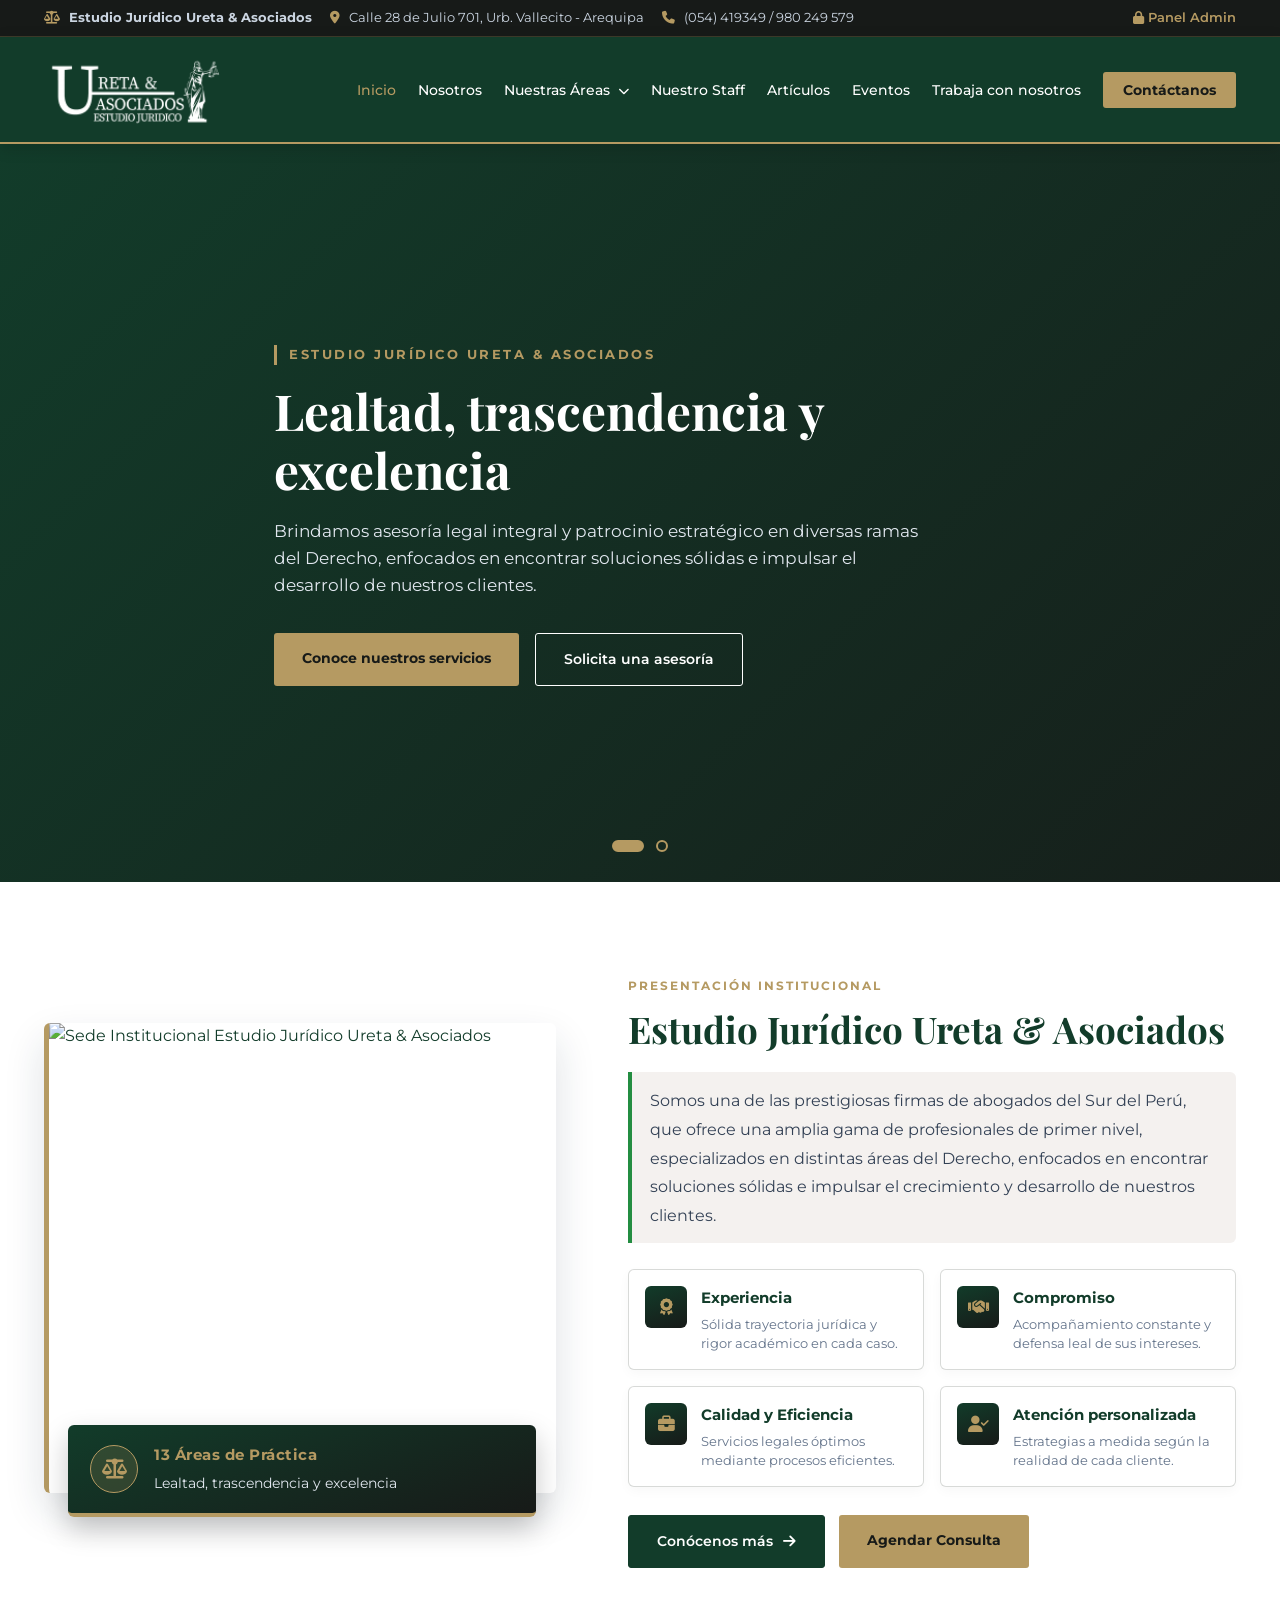
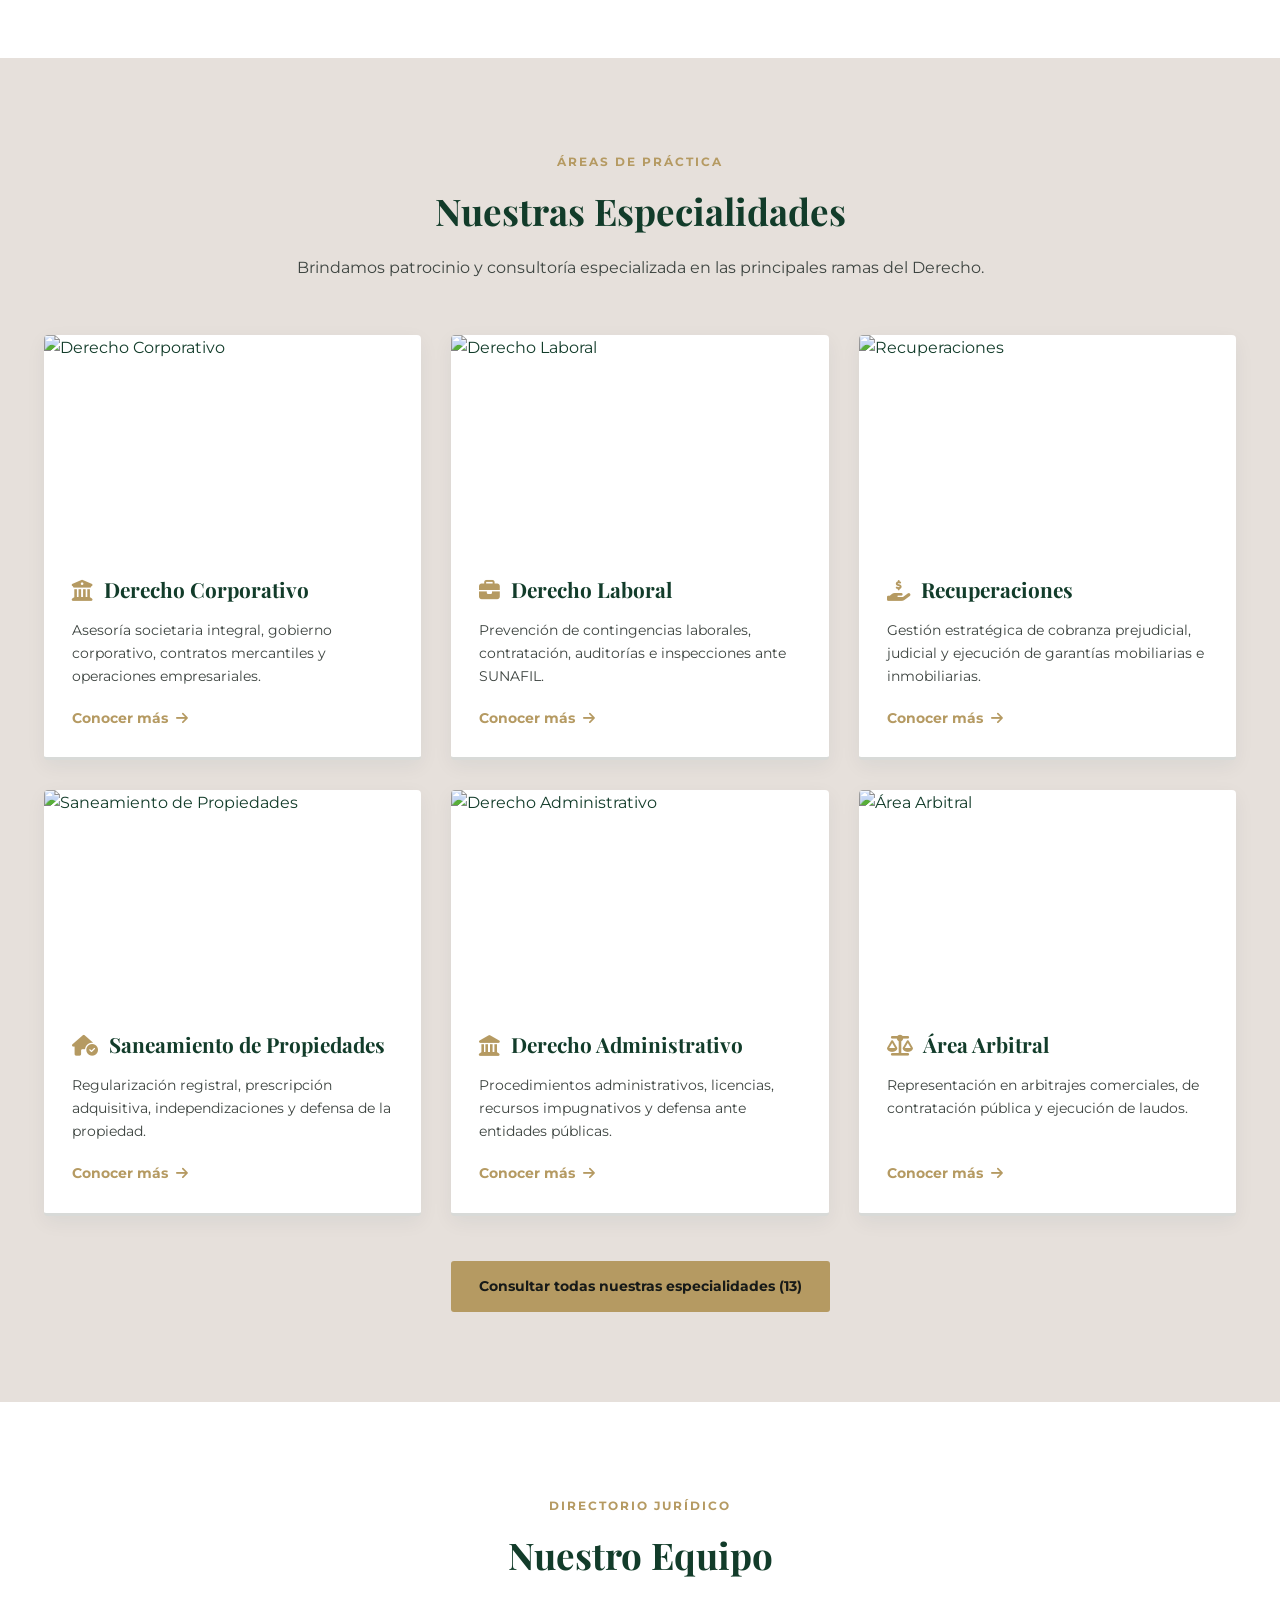
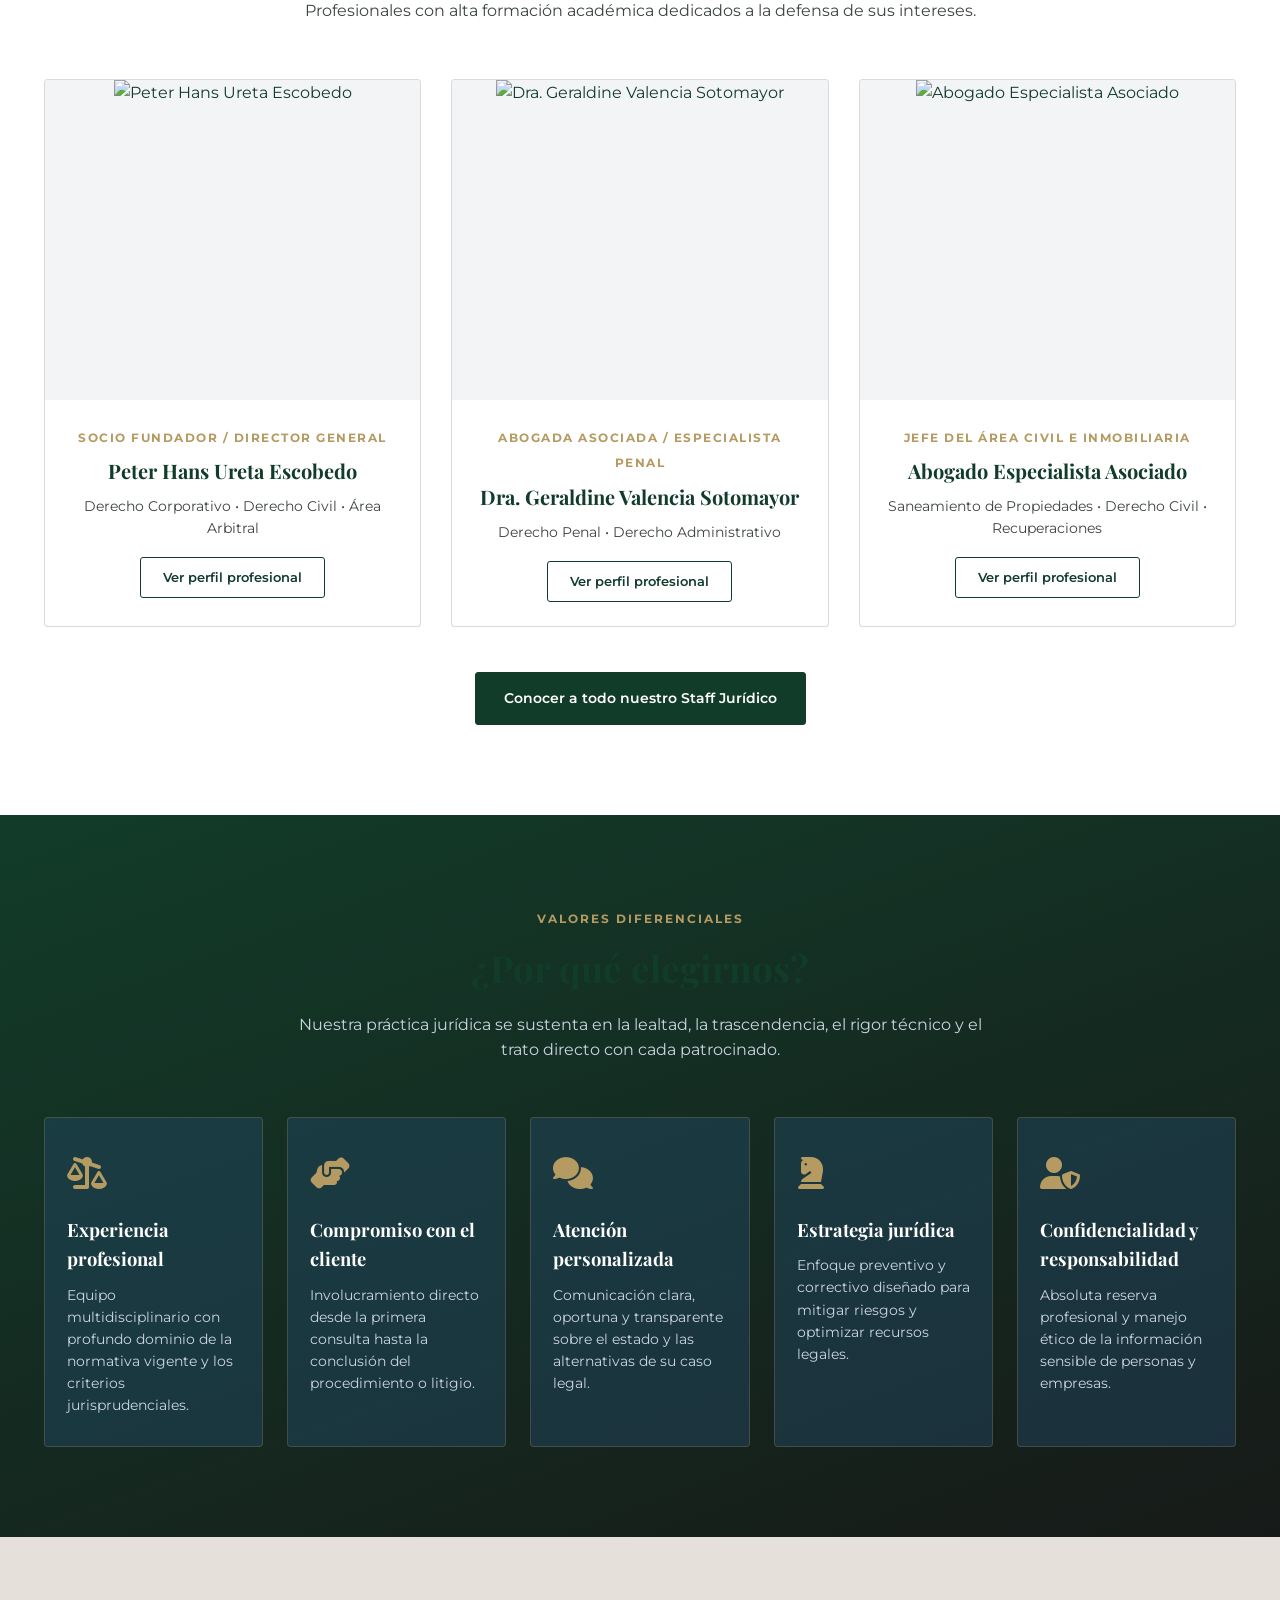
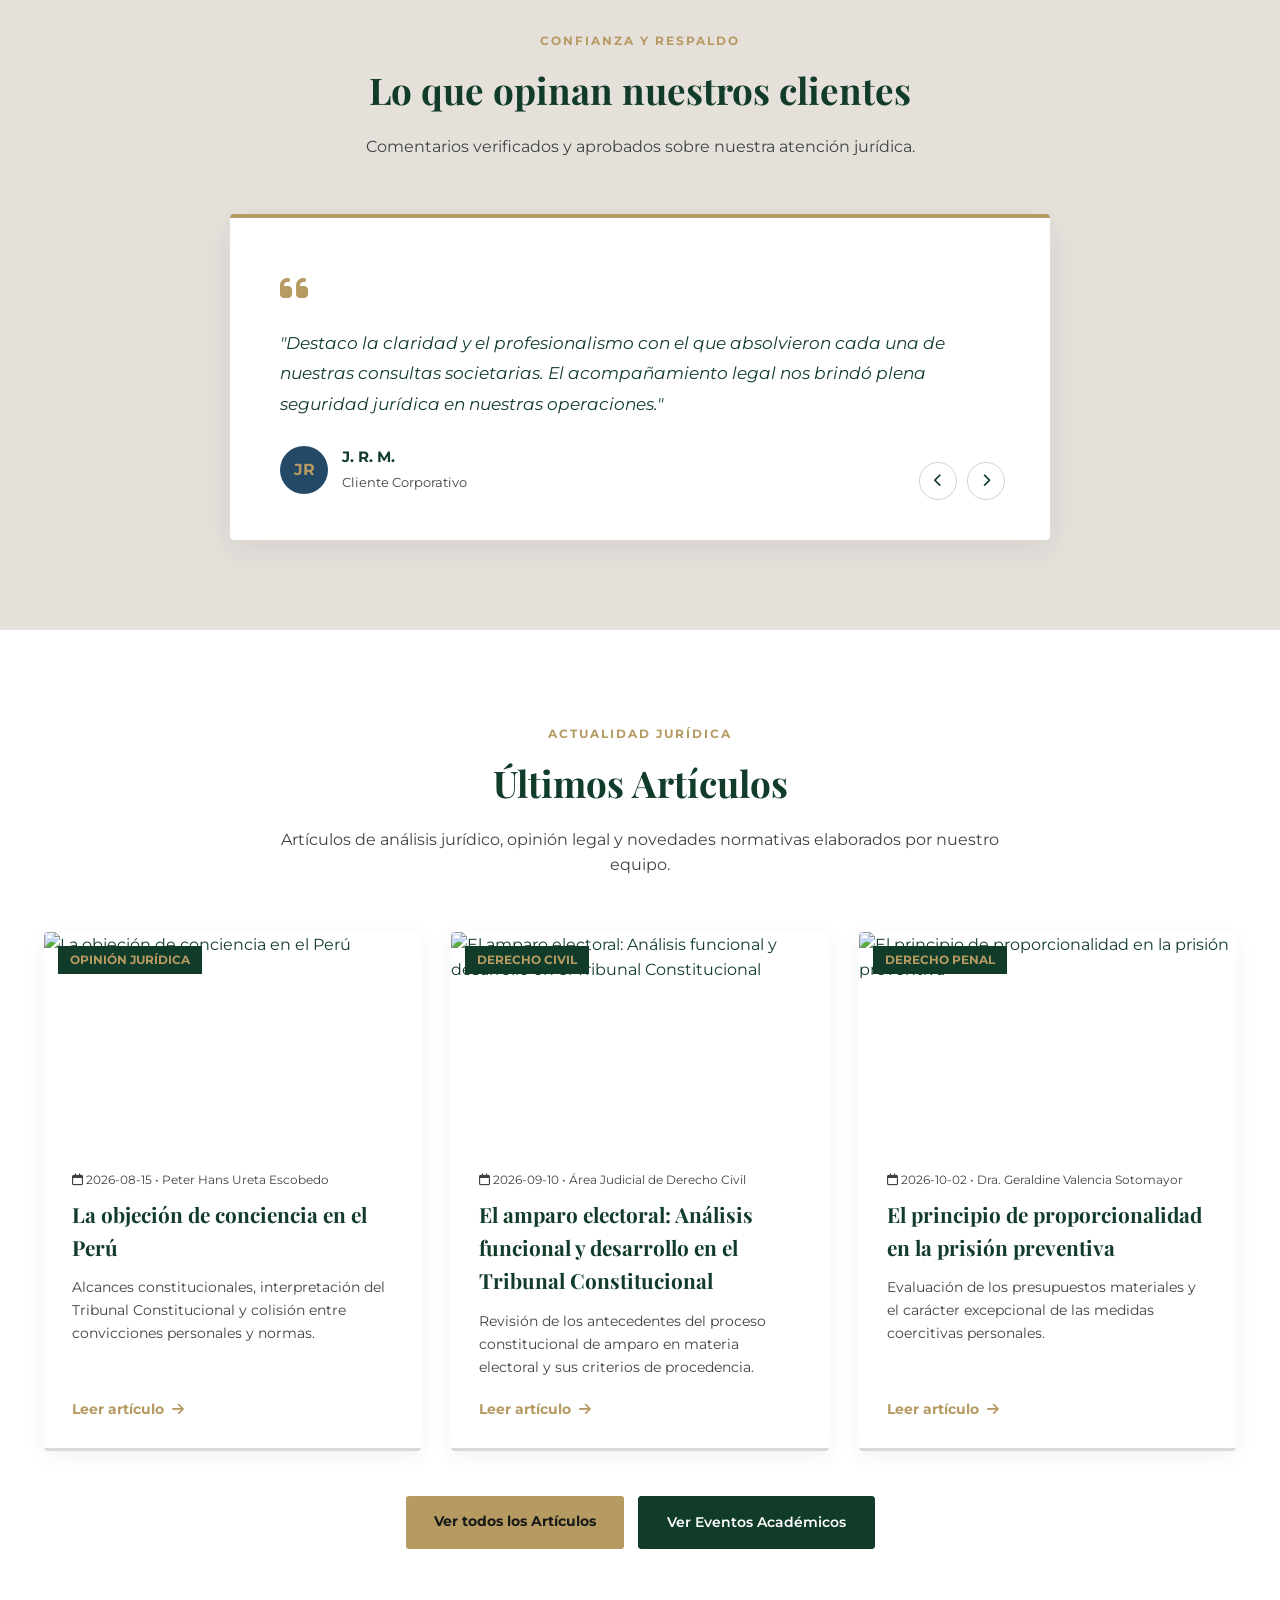
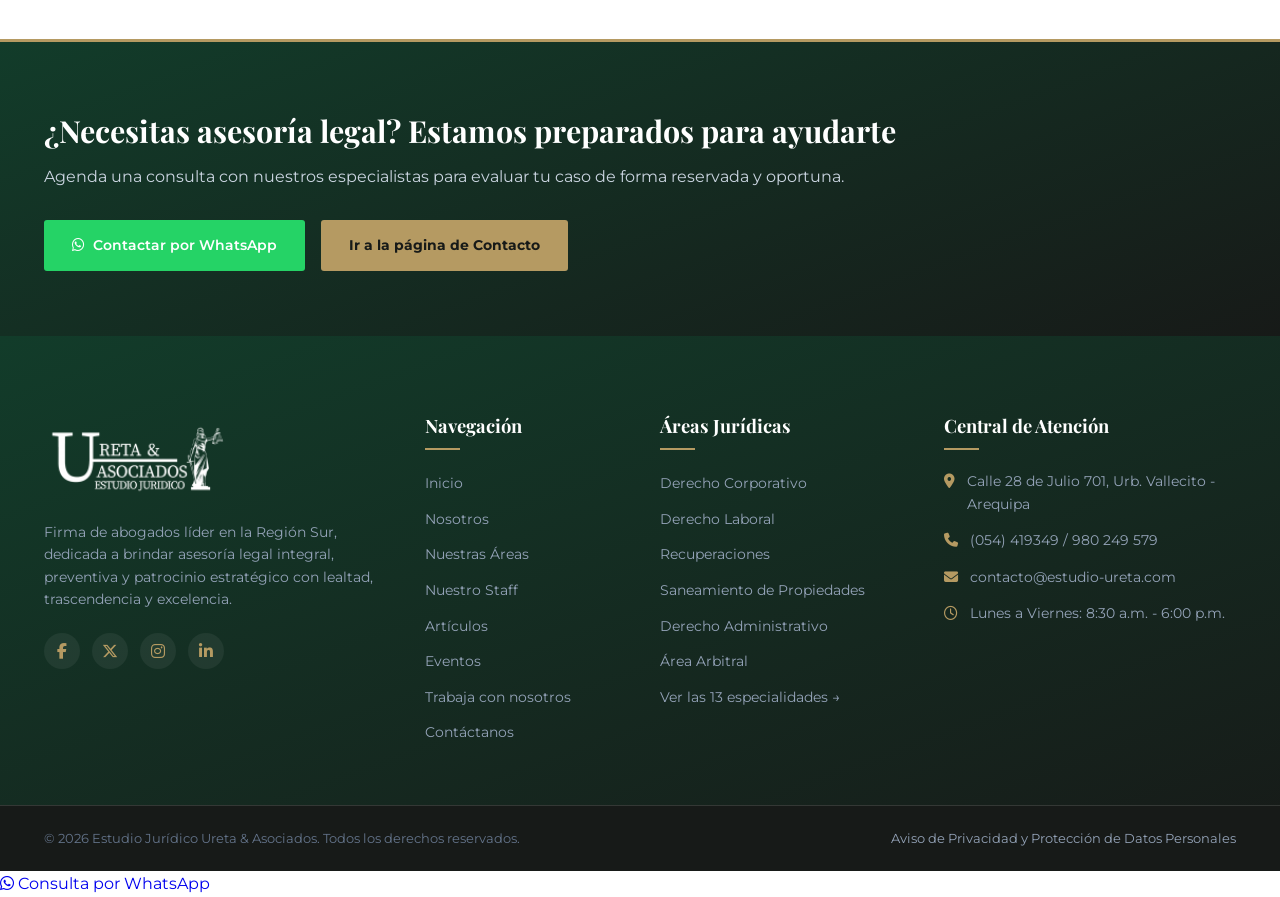
==== commit 1f61a540: "CAMBIOS" ====
--- a/index.html
+++ b/index.html
@@ -3,7 +3,7 @@
 <head>
     <meta charset="UTF-8">
     <meta name="viewport" content="width=device-width, initial-scale=1.0">
-    <meta name="description" content="Estudio Jurídico Ureta & Asociados en Arequipa. Asesoría legal integral, preventiva y patrocinio estratégico en 13 especialidades del Derecho.">
+    <meta name="description" content="Estudio Jurídico Ureta & Asociados en Arequipa. Lealtad, trascendencia y excelencia. Asesoría legal integral y patrocinio estratégico en 9 especialidades del Derecho.">
     <title>Estudio Jurídico Ureta & Asociados | Sitio Oficial</title>
     
     <!-- 1. Tipografías oficiales: Playfair Display (Títulos) y Montserrat (Textos) -->
@@ -26,8 +26,8 @@
         <div class="container top-bar-content">
             <div class="top-info" style="display: flex; gap: 18px; flex-wrap: wrap; align-items: center;">
                 <span><i class="fa-solid fa-scale-balanced" style="color: var(--dorado);"></i> <strong id="topNombreEstudio">Estudio Jurídico Ureta & Asociados</strong></span>
-                <span><i class="fa-solid fa-location-dot" style="color: var(--dorado);"></i> <span id="topDireccion">Calle Las Orquídeas 105 Urb. Primavera, Yanahuara - Arequipa</span></span>
-                <span><i class="fa-solid fa-phone" style="color: var(--dorado);"></i> <span id="topTelefono">(054) 419349 / 999 322 490</span></span>
+                <span><i class="fa-solid fa-location-dot" style="color: var(--dorado);"></i> <span id="topDireccion">Calle 28 de Julio 701, Urb. Vallecito - Arequipa</span></span>
+                <span><i class="fa-solid fa-phone" style="color: var(--dorado);"></i> <span id="topTelefono">(054) 419349 / 980 249 579</span></span>
             </div>
             <div class="top-links">
                 <a href="admin.html" class="admin-link"><i class="fa-solid fa-lock"></i> Panel Admin</a>
@@ -41,13 +41,9 @@
     <header class="header" id="header">
         <div class="container nav-container">
             
-            <!-- Logotipo del Estudio -->
+            <!-- Logotipo Oficial del Estudio en PNG -->
             <a href="index.html" class="logo">
-                <div class="logo-icon">U&A</div>
-                <div class="logo-text">
-                    <span class="logo-title">URETA & ASOCIADOS</span>
-                    <span class="logo-subtitle">ESTUDIO JURÍDICO</span>
-                </div>
+                <img src="img/logo.png" alt="Estudio Jurídico Ureta & Asociados" class="logo-img-oficial">
             </a>
 
             <!-- Botón Menú Hamburguesa (Celulares) -->
@@ -55,36 +51,33 @@
                 <i class="fa-solid fa-bars"></i>
             </button>
 
-            <!-- Menú con las 7 páginas obligatorias -->
+            <!-- Menú Principal Actualizado (Artículos + Eventos) -->
             <nav class="nav-menu" id="navMenu">
                 <ul class="nav-list">
                     <li><a href="index.html" class="nav-link active">Inicio</a></li>
                     <li><a href="nosotros.html" class="nav-link">Nosotros</a></li>
                     
-                    <!-- Menú Desplegable Dinámico: Nuestras Áreas -->
+                    <!-- Menú Desplegable Dinámico: 9 Especialidades -->
                     <li class="dropdown" id="areasDropdown">
                         <a href="areas.html" class="nav-link dropdown-toggle">
                             Nuestras Áreas <i class="fa-solid fa-chevron-down"></i>
                         </a>
                         <ul class="dropdown-menu" id="navAreasDropdownMenu">
-                            <li><a href="area-detalle.html?area=derecho-corporativo">Derecho Corporativo</a></li>
+                            <li><a href="area-detalle.html?area=derecho-civil">Derecho Civil</a></li>
                             <li><a href="area-detalle.html?area=derecho-laboral">Derecho Laboral</a></li>
-                            <li><a href="area-detalle.html?area=recuperaciones">Recuperaciones</a></li>
-                            <li><a href="area-detalle.html?area=saneamiento-propiedades">Saneamiento de Propiedades</a></li>
+                            <li><a href="area-detalle.html?area=derecho-familia">Derecho de Familia</a></li>
+                            <li><a href="area-detalle.html?area=derecho-penal-delitos-especiales">Derecho Penal - Delitos Especiales</a></li>
+                            <li><a href="area-detalle.html?area=derecho-penal-delitos-comunes">Derecho Penal - Delitos Comunes</a></li>
+                            <li><a href="area-detalle.html?area=saneamientos">Saneamientos</a></li>
+                            <li><a href="area-detalle.html?area=arbitraje">Arbitraje</a></li>
+                            <li><a href="area-detalle.html?area=derecho-empresarial">Derecho Empresarial</a></li>
                             <li><a href="area-detalle.html?area=derecho-administrativo">Derecho Administrativo</a></li>
-                            <li><a href="area-detalle.html?area=area-arbitral">Área Arbitral</a></li>
-                            <li><a href="area-detalle.html?area=derecho-civil">Derecho Civil</a></li>
-                            <li><a href="area-detalle.html?area=derecho-familia">Derecho de Familia</a></li>
-                            <li><a href="area-detalle.html?area=derecho-penal">Derecho Penal</a></li>
-                            <li><a href="area-detalle.html?area=competencia-consumidor">Competencia y Protección del Consumidor</a></li>
-                            <li><a href="area-detalle.html?area=procedimientos-concursales">Procedimientos Concursales</a></li>
-                            <li><a href="area-detalle.html?area=propiedad-intelectual">Propiedad Intelectual</a></li>
-                            <li><a href="area-detalle.html?area=derecho-tributario">Derecho Tributario</a></li>
                         </ul>
                     </li>
 
                     <li><a href="staff.html" class="nav-link">Nuestro Staff</a></li>
-                    <li><a href="blog.html" class="nav-link">Blog</a></li>
+                    <li><a href="blog.html" class="nav-link">Artículos</a></li>
+                    <li><a href="eventos.html" class="nav-link">Eventos</a></li>
                     <li><a href="trabaja-con-nosotros.html" class="nav-link">Trabaja con nosotros</a></li>
                     <li><a href="contacto.html" class="btn-nav">Contáctanos</a></li>
                 </ul>
@@ -102,7 +95,7 @@
             <div class="hero-overlay"></div>
             <div class="container hero-content">
                 <span class="hero-badge">ESTUDIO JURÍDICO URETA & ASOCIADOS</span>
-                <h1 class="hero-title">Solidez jurídica, prestigio y excelencia profesional</h1>
+                <h1 class="hero-title">Lealtad, trascendencia y excelencia</h1>
                 <p class="hero-description">
                     Brindamos asesoría legal integral y patrocinio estratégico en diversas ramas del Derecho, enfocados en encontrar soluciones sólidas e impulsar el desarrollo de nuestros clientes.
                 </p>
@@ -136,7 +129,7 @@
         </div>
     </section>
 
-   <!-- ==========================================
+    <!-- ==========================================
          SECCIÓN 2: PRESENTACIÓN DEL ESTUDIO (DISEÑO EJECUTIVO)
          ========================================== -->
     <section class="section about-home">
@@ -152,8 +145,8 @@
                         <i class="fa-solid fa-scale-balanced"></i>
                     </div>
                     <div class="badge-text-box">
-                        <strong>13 Áreas de Práctica</strong>
-                        <span id="homeFraseInstitucional">Solidez jurídica, prestigio y excelencia profesional</span>
+                        <strong id="homeCantidadAreas">9 Áreas de Práctica</strong>
+                        <span id="homeFraseInstitucional">Lealtad, trascendencia y excelencia</span>
                     </div>
                 </div>
             </div>
@@ -230,18 +223,18 @@
             <div class="cards-grid-3" id="homeAreasGrid">
                 <article class="area-card">
                     <div class="area-card-img">
-                        <img src="https://images.unsplash.com/photo-1486406146926-c627a92ad1ab?auto=format&fit=crop&w=600&q=80" alt="Derecho Corporativo">
+                        <img src="https://images.unsplash.com/photo-1450133064473-71024230f91b?auto=format&fit=crop&w=600&q=80" alt="Derecho Civil">
                     </div>
                     <div class="area-card-body">
-                        <h3><i class="fa-solid fa-building-columns" style="color:var(--dorado); margin-right:6px;"></i> Derecho Corporativo</h3>
-                        <p>Asesoría societaria integral, gobierno corporativo, contratos mercantiles y operaciones empresariales.</p>
-                        <a href="area-detalle.html?area=derecho-corporativo" class="card-link">Conocer más <i class="fa-solid fa-arrow-right"></i></a>
+                        <h3><i class="fa-solid fa-scale-balanced" style="color:var(--dorado); margin-right:6px;"></i> Derecho Civil</h3>
+                        <p>Obligaciones, contratos civiles, responsabilidad civil y patrocinio procesal en litigios complejos.</p>
+                        <a href="area-detalle.html?area=derecho-civil" class="card-link">Conocer más <i class="fa-solid fa-arrow-right"></i></a>
                     </div>
                 </article>
             </div>
 
             <div class="section-center-btn">
-                <a href="areas.html" class="btn btn-gold" id="btnVerTodasAreas">Consultar todas nuestras especialidades (13)</a>
+                <a href="areas.html" class="btn btn-gold" id="btnVerTodasAreas">Consultar todas nuestras especialidades (9)</a>
             </div>
         </div>
     </section>
@@ -258,7 +251,6 @@
             </div>
 
             <div class="cards-grid-3" id="homeStaffGrid">
-                <!-- Respaldo inicial con los nombres reales de Estudio Ureta -->
                 <div class="staff-card">
                     <div class="staff-img-wrapper">
                         <img src="https://images.unsplash.com/photo-1560250097-0b93528c311a?auto=format&fit=crop&w=600&q=80" alt="Peter Hans Ureta Escobedo">
@@ -266,7 +258,7 @@
                     <div class="staff-info">
                         <span class="staff-role">Socio Fundador / Director General</span>
                         <h3>Peter Hans Ureta Escobedo</h3>
-                        <p class="staff-specialty">Derecho Corporativo • Derecho Civil • Área Arbitral</p>
+                        <p class="staff-specialty">Derecho Empresarial • Derecho Civil • Arbitraje</p>
                         <a href="staff.html" class="btn-staff-profile">Ver perfil completo</a>
                     </div>
                 </div>
@@ -290,7 +282,7 @@
                     <div class="staff-info">
                         <span class="staff-role">Jefe del Área Civil e Inmobiliaria</span>
                         <h3>Abogado Especialista Asociado</h3>
-                        <p class="staff-specialty">Saneamiento de Propiedades • Derecho Civil</p>
+                        <p class="staff-specialty">Saneamientos • Derecho Civil</p>
                         <a href="staff.html" class="btn-staff-profile">Ver perfil completo</a>
                     </div>
                 </div>
@@ -310,7 +302,7 @@
             <div class="section-header light-header">
                 <span class="section-tag">VALORES DIFERENCIALES</span>
                 <h2 class="section-title">¿Por qué elegirnos?</h2>
-                <p class="section-subtitle">Nuestra práctica jurídica se sustenta en el rigor técnico, la ética y el trato directo con cada patrocinado.</p>
+                <p class="section-subtitle">Nuestra práctica jurídica se sustenta en la lealtad, la trascendencia, el rigor técnico y el trato directo con cada patrocinado.</p>
             </div>
 
             <div class="why-grid">
@@ -395,22 +387,23 @@
     </section>
 
     <!-- ==========================================
-         SECCIÓN 7: ÚLTIMAS PUBLICACIONES DEL BLOG (SINCRONIZADO CON ADMIN)
+         SECCIÓN 7: ÚLTIMOS ARTÍCULOS JURÍDICOS (SINCRONIZADO CON ADMIN)
          ========================================== -->
     <section class="section">
         <div class="container">
             <div class="section-header">
                 <span class="section-tag">ACTUALIDAD JURÍDICA</span>
-                <h2 class="section-title">Últimas Publicaciones</h2>
+                <h2 class="section-title">Últimos Artículos</h2>
                 <p class="section-subtitle">Artículos de análisis jurídico, opinión legal y novedades normativas elaborados por nuestro equipo.</p>
             </div>
 
             <div class="cards-grid-3" id="homeBlogGrid">
-                <!-- Se carga automáticamente con las 3 últimas publicaciones activas del Blog -->
-            </div>
-
-            <div class="section-center-btn">
-                <a href="blog.html" class="btn btn-gold">Ver todas las publicaciones del Blog</a>
+                <!-- Se carga automáticamente con los 3 últimos artículos publicados -->
+            </div>
+
+            <div class="section-center-btn" style="display: flex; gap: 14px; justify-content: center; flex-wrap: wrap;">
+                <a href="blog.html" class="btn btn-gold">Ver todos los Artículos</a>
+                <a href="eventos.html" class="btn btn-primary-dark">Ver Eventos Académicos</a>
             </div>
         </div>
     </section>
@@ -425,7 +418,7 @@
                 <p>Agenda una consulta con nuestros especialistas para evaluar tu caso de forma reservada y oportuna.</p>
             </div>
             <div class="cta-buttons">
-                <a href="https://api.whatsapp.com/send/?phone=51999322490&text=Hola,%20deseo%20solicitar%20asesor%C3%ADa%20legal" target="_blank" class="btn btn-whatsapp">
+                <a href="https://api.whatsapp.com/send/?phone=51980249579&text=Hola,%20deseo%20solicitar%20asesor%C3%ADa%20legal" target="_blank" class="btn btn-whatsapp">
                     <i class="fa-brands fa-whatsapp"></i> Contactar por WhatsApp
                 </a>
                 <a href="contacto.html" class="btn btn-gold">Ir a la página de Contacto</a>
@@ -441,14 +434,10 @@
             <!-- Columna 1: Estudio y Redes -->
             <div class="footer-col">
                 <a href="index.html" class="logo footer-logo">
-                    <div class="logo-icon">U&A</div>
-                    <div class="logo-text">
-                        <span class="logo-title">URETA & ASOCIADOS</span>
-                        <span class="logo-subtitle">ESTUDIO JURÍDICO</span>
-                    </div>
+                    <img src="img/logo.png" alt="Estudio Jurídico Ureta & Asociados" class="logo-img-oficial">
                 </a>
                 <p class="footer-desc">
-                    Firma de abogados líder en la Región Sur, dedicada a brindar asesoría legal integral, preventiva y patrocinio estratégico con los más altos estándares éticos y profesionales.
+                    Firma de abogados líder en la Región Sur, dedicada a brindar asesoría legal integral, preventiva y patrocinio estratégico con lealtad, trascendencia y excelencia.
                 </p>
                 <div class="social-links">
                     <a href="https://www.facebook.com/estudioureta/" target="_blank" aria-label="Facebook"><i class="fa-brands fa-facebook-f"></i></a>
@@ -466,7 +455,8 @@
                     <li><a href="nosotros.html">Nosotros</a></li>
                     <li><a href="areas.html">Nuestras Áreas</a></li>
                     <li><a href="staff.html">Nuestro Staff</a></li>
-                    <li><a href="blog.html">Blog Jurídico</a></li>
+                    <li><a href="blog.html">Artículos</a></li>
+                    <li><a href="eventos.html">Eventos</a></li>
                     <li><a href="trabaja-con-nosotros.html">Trabaja con nosotros</a></li>
                     <li><a href="contacto.html">Contáctanos</a></li>
                 </ul>
@@ -476,13 +466,13 @@
             <div class="footer-col">
                 <h4>Áreas Jurídicas</h4>
                 <ul class="footer-links" id="footerAreasLinks">
-                    <li><a href="area-detalle.html?area=derecho-corporativo">Derecho Corporativo</a></li>
+                    <li><a href="area-detalle.html?area=derecho-civil">Derecho Civil</a></li>
                     <li><a href="area-detalle.html?area=derecho-laboral">Derecho Laboral</a></li>
-                    <li><a href="area-detalle.html?area=saneamiento-propiedades">Saneamiento de Propiedades</a></li>
-                    <li><a href="area-detalle.html?area=derecho-civil">Derecho Civil</a></li>
-                    <li><a href="area-detalle.html?area=derecho-penal">Derecho Penal</a></li>
-                    <li><a href="area-detalle.html?area=derecho-tributario">Derecho Tributario</a></li>
-                    <li><a href="areas.html">Ver todas las especialidades →</a></li>
+                    <li><a href="area-detalle.html?area=derecho-familia">Derecho de Familia</a></li>
+                    <li><a href="area-detalle.html?area=derecho-penal-delitos-especiales">Derecho Penal - Delitos Especiales</a></li>
+                    <li><a href="area-detalle.html?area=saneamientos">Saneamientos</a></li>
+                    <li><a href="area-detalle.html?area=derecho-empresarial">Derecho Empresarial</a></li>
+                    <li><a href="areas.html">Ver las 9 especialidades →</a></li>
                 </ul>
             </div>
 
@@ -492,11 +482,11 @@
                 <ul class="footer-contact">
                     <li>
                         <i class="fa-solid fa-location-dot"></i>
-                        <span id="sitioDireccion">Calle Las Orquídeas 105 Urb. Primavera, Yanahuara - Arequipa</span>
+                        <span id="sitioDireccion">Calle 28 de Julio 701, Urb. Vallecito - Arequipa</span>
                     </li>
                     <li>
                         <i class="fa-solid fa-phone"></i>
-                        <span id="sitioTelefono">(054) 419349 / 999 322 490</span>
+                        <span id="sitioTelefono">(054) 419349 / 980 249 579</span>
                     </li>
                     <li>
                         <i class="fa-solid fa-envelope"></i>
@@ -521,7 +511,7 @@
     </footer>
 
     <!-- Botón Flotante de WhatsApp -->
-    <a href="https://api.whatsapp.com/send/?phone=51999322490&text=Hola,%20deseo%20realizar%20una%20consulta%20legal" target="_blank" class="whatsapp-float" aria-label="Consultar por WhatsApp">
+    <a href="https://api.whatsapp.com/send/?phone=51980249579&text=Hola,%20deseo%20realizar%20una%20consulta%20legal" target="_blank" class="whatsapp-float" aria-label="Consultar por WhatsApp">
         <i class="fa-brands fa-whatsapp"></i> <span>Consulta por WhatsApp</span>
     </a>
 
@@ -531,101 +521,102 @@
     <script src="js/datos-estudio.js"></script>
     <script src="js/main.js"></script>
     <script>
-        // Renderizar dinámicamente en la Portada los cambios realizados en el Panel Admin y Supabase
-        document.addEventListener('DOMContentLoaded', async () => {
-            if (typeof sincronizarVistasSupabase === 'function' && supabaseEstaConfigurado()) {
-                
-            }
-
-            // 1. Actualizar Menú Desplegable y Tarjetas de Especialidades en Inicio
-            if (typeof obtenerAreasLegales === 'function') {
-                const areasActivas = obtenerAreasLegales().filter(a => a.activo);
-                const homeAreasGrid = document.getElementById('homeAreasGrid');
-                const navDropdown = document.getElementById('navAreasDropdownMenu');
-                const btnTotal = document.getElementById('btnVerTodasAreas');
-
-                if (navDropdown && areasActivas.length > 0) {
-                    navDropdown.innerHTML = areasActivas.map(a =>
-                        `<li><a href="area-detalle.html?area=${a.slug}">${a.nombre}</a></li>`
-                    ).join('');
+        // Pintado instantáneo (0 ms) + actualización silenciosa desde Supabase
+        document.addEventListener('DOMContentLoaded', () => {
+            function renderizarInicio() {
+                // 1. Menú Desplegable, Footer y Tarjetas de Especialidades en Inicio
+                if (typeof obtenerAreasLegales === 'function') {
+                    const areasActivas = obtenerAreasLegales().filter(a => a.activo);
+                    const homeAreasGrid = document.getElementById('homeAreasGrid');
+                    const navDropdown = document.getElementById('navAreasDropdownMenu');
+                    const footerAreas = document.getElementById('footerAreasLinks');
+                    const btnTotal = document.getElementById('btnVerTodasAreas');
+                    const badgeCant = document.getElementById('homeCantidadAreas');
+
+                    if (navDropdown && areasActivas.length > 0) {
+                        navDropdown.innerHTML = areasActivas.map(a =>
+                            `<li><a href="area-detalle.html?area=${a.slug}">${a.nombre}</a></li>`
+                        ).join('');
+                    }
+
+                    if (footerAreas && areasActivas.length > 0) {
+                        footerAreas.innerHTML = areasActivas.slice(0, 6).map(a =>
+                            `<li><a href="area-detalle.html?area=${a.slug}">${a.nombre}</a></li>`
+                        ).join('') + `<li><a href="areas.html">Ver las ${areasActivas.length} especialidades →</a></li>`;
+                    }
+
+                    if (btnTotal && areasActivas.length > 0) {
+                        btnTotal.textContent = `Consultar todas nuestras especialidades (${areasActivas.length})`;
+                    }
+
+                    if (badgeCant && areasActivas.length > 0) {
+                        badgeCant.textContent = `${areasActivas.length} Áreas de Práctica`;
+                    }
+
+                    if (homeAreasGrid && areasActivas.length > 0) {
+                        homeAreasGrid.innerHTML = areasActivas.slice(0, 6).map(a => `
+                            <article class="area-card">
+                                <div class="area-card-img">
+                                    <img src="${a.imagen}" alt="${a.nombre}">
+                                </div>
+                                <div class="area-card-body">
+                                    <h3><i class="${a.icono || 'fa-solid fa-scale-balanced'}" style="color:var(--dorado); margin-right:6px;"></i> ${a.nombre}</h3>
+                                    <p>${a.resumen}</p>
+                                    <a href="area-detalle.html?area=${a.slug}" class="card-link">Conocer más <i class="fa-solid fa-arrow-right"></i></a>
+                                </div>
+                            </article>
+                        `).join('');
+                    }
                 }
 
-                if (btnTotal) {
-                    btnTotal.textContent = `Consultar todas nuestras especialidades (${areasActivas.length})`;
+                // 2. Tarjetas de Nuestro Equipo (Staff) en Inicio
+                if (typeof obtenerStaff === 'function') {
+                    const staffActivo = obtenerStaff().filter(s => s.activo);
+                    const homeStaffGrid = document.getElementById('homeStaffGrid');
+                    if (homeStaffGrid && staffActivo.length > 0) {
+                        homeStaffGrid.innerHTML = staffActivo.slice(0, 3).map(s => `
+                            <div class="staff-card">
+                                <div class="staff-img-wrapper">
+                                    <img src="${s.foto}" alt="${s.nombre}">
+                                </div>
+                                <div class="staff-info">
+                                    <span class="staff-role">${s.cargo}</span>
+                                    <h3>${s.nombre}</h3>
+                                    <p class="staff-specialty">${(s.especialidades || []).join(' • ')}</p>
+                                    <a href="staff.html" class="btn-staff-profile">Ver perfil profesional</a>
+                                </div>
+                            </div>
+                        `).join('');
+                    }
                 }
 
-                if (homeAreasGrid && areasActivas.length > 0) {
-                    homeAreasGrid.innerHTML = areasActivas.slice(0, 6).map(a => `
-                        <article class="area-card">
-                            <div class="area-card-img">
-                                <img src="${a.imagen}" alt="${a.nombre}">
-                            </div>
-                            <div class="area-card-body">
-                                <h3><i class="${a.icono || 'fa-solid fa-scale-balanced'}" style="color:var(--dorado); margin-right:6px;"></i> ${a.nombre}</h3>
-                                <p>${a.resumen}</p>
-                                <a href="area-detalle.html?area=${a.slug}" class="card-link">Conocer más <i class="fa-solid fa-arrow-right"></i></a>
-                            </div>
-                        </article>
-                    `).join('');
+                // 3. Últimos Artículos en Inicio
+                if (typeof obtenerBlog === 'function') {
+                    const blogPublicado = obtenerBlog().filter(b => b.estado === 'Publicado');
+                    const homeBlogGrid = document.getElementById('homeBlogGrid');
+                    if (homeBlogGrid && blogPublicado.length > 0) {
+                        homeBlogGrid.innerHTML = blogPublicado.slice(0, 3).map(b => `
+                            <article class="blog-card">
+                                <div class="blog-card-img">
+                                    <span class="blog-category">${b.categoria}</span>
+                                    <img src="${b.imagen}" alt="${b.titulo}">
+                                </div>
+                                <div class="blog-card-body">
+                                    <span class="blog-date"><i class="fa-regular fa-calendar"></i> ${b.fecha} • ${b.autor}</span>
+                                    <h3>${b.titulo}</h3>
+                                    <p>${b.subtitulo}</p>
+                                    <a href="blog.html" class="card-link">Leer artículo <i class="fa-solid fa-arrow-right"></i></a>
+                                </div>
+                            </article>
+                        `).join('');
+                    }
                 }
             }
 
-            // 2. Actualizar Tarjetas de Nuestro Equipo (Staff) en Inicio
-            if (typeof obtenerStaff === 'function') {
-                const staffActivo = obtenerStaff().filter(s => s.activo);
-                const homeStaffGrid = document.getElementById('homeStaffGrid');
-                if (homeStaffGrid && staffActivo.length > 0) {
-                    homeStaffGrid.innerHTML = staffActivo.slice(0, 3).map(s => `
-                        <div class="staff-card">
-                            <div class="staff-img-wrapper">
-                                <img src="${s.foto}" alt="${s.nombre}">
-                            </div>
-                            <div class="staff-info">
-                                <span class="staff-role">${s.cargo}</span>
-                                <h3>${s.nombre}</h3>
-                                <p class="staff-specialty">${(s.especialidades || []).join(' • ')}</p>
-                                <a href="staff.html" class="btn-staff-profile">Ver perfil profesional</a>
-                            </div>
-                        </div>
-                    `).join('');
-                }
-            }
-
-            // 3. Actualizar Últimas Publicaciones del Blog en Inicio
-            if (typeof obtenerBlog === 'function') {
-                const blogPublicado = obtenerBlog().filter(b => b.estado === 'Publicado');
-                const homeBlogGrid = document.getElementById('homeBlogGrid');
-                if (homeBlogGrid && blogPublicado.length > 0) {
-                    homeBlogGrid.innerHTML = blogPublicado.slice(0, 3).map(b => `
-                        <article class="blog-card">
-                            <div class="blog-card-img">
-                                <span class="blog-category">${b.categoria}</span>
-                                <img src="${b.imagen}" alt="${b.titulo}">
-                            </div>
-                            <div class="blog-card-body">
-                                <span class="blog-date"><i class="fa-regular fa-calendar"></i> ${b.fecha} • ${b.autor}</span>
-                                <h3>${b.titulo}</h3>
-                                <p>${b.subtitulo}</p>
-                                <a href="blog.html" class="card-link">Leer artículo <i class="fa-solid fa-arrow-right"></i></a>
-                            </div>
-                        </article>
-                    `).join('');
-                }
-            }
-
-            // 4. Sincronizar datos de la Barra Superior con la Configuración General de Supabase
-            if (typeof consultarVistaSupabase === 'function' && supabaseEstaConfigurado()) {
-                const cfgArr = await consultarVistaSupabase('configuracion_sitio', '?select=*&limit=1');
-                if (cfgArr && cfgArr[0]) {
-                    const c = cfgArr[0];
-                    if (c.nombre_estudio) {
-                        document.getElementById('topNombreEstudio').textContent = c.nombre_estudio;
-                        document.getElementById('homeTituloEstudio').textContent = c.nombre_estudio;
-                    }
-                    if (c.frase_institucional) document.getElementById('homeFraseInstitucional').textContent = c.frase_institucional;
-                    if (c.direccion_fisica) document.getElementById('topDireccion').textContent = c.direccion_fisica;
-                    if (c.telefono_principal) document.getElementById('topTelefono').textContent = c.telefono_principal;
-                }
+            // Pintar al instante con la caché local y refrescar silenciosamente cuando responda Supabase
+            renderizarInicio();
+            if (typeof sincronizarVistasSupabase === 'function' && supabaseEstaConfigurado()) {
+                sincronizarVistasSupabase().then(renderizarInicio);
             }
         });
     </script>
--- a/css/styles.css
+++ b/css/styles.css
@@ -2770,4 +2770,296 @@
     .talent-application-grid .contact-form-executive {
         padding: 28px 22px;
     }
+}
+/* =========================================================================
+   REBRANDING OFICIAL URETA & ASOCIADOS (PALETA VERDE BOSQUE + DORADO + CREMA)
+   ========================================================================= */
+:root {
+    --azul-marino: #123c2a;       /* Verde bosque institucional */
+    --azul-oscuro: #171a18;       /* Carbón oscuro */
+    --verde-acento: #238d41;      /* Verde corporativo */
+    --dorado: #b59a62;            /* Dorado oficial */
+    --dorado-hover: #9c824e;
+    --crema-fondo: #e6e0db;       /* Fondo cálido crema */
+    --gris-salvia: #a8ada8;       /* Gris salvia */
+    --gris-texto: #3d4440;
+    --blanco: #ffffff;
+}
+
+/* 1. Barra superior, Header, Footer y Fondos */
+.top-bar {
+    background-color: #171a18 !important;
+    border-bottom: 1px solid rgba(181, 154, 98, 0.25);
+}
+
+.header {
+    background-color: #123c2a !important;
+    border-bottom: 2px solid #b59a62;
+}
+
+.header .nav-link,
+.header .logo-title {
+    color: #ffffff !important;
+}
+
+.header .logo-subtitle {
+    color: #e6e0db !important;
+}
+
+.header .nav-link:hover,
+.header .nav-link.active {
+    color: #b59a62 !important;
+}
+
+.header .menu-toggle {
+    color: #ffffff !important;
+}
+
+.bg-light {
+    background-color: #e6e0db !important;
+}
+
+/* 2. Logotipo oficial en PNG */
+.logo-img-oficial {
+    height: 52px;
+    width: auto;
+    max-width: 230px;
+    object-fit: contain;
+    display: block;
+}
+
+.footer-logo .logo-img-oficial {
+    height: 58px;
+}
+
+/* 3. Botones, Portadas y Tarjetas Oscuras con la nueva paleta */
+.btn-gold,
+.btn-nav {
+    background-color: #b59a62 !important;
+    color: #171a18 !important;
+    font-weight: 700 !important;
+    border-color: #b59a62 !important;
+}
+
+.btn-gold:hover,
+.btn-nav:hover {
+    background-color: #238d41 !important;
+    color: #ffffff !important;
+    border-color: #238d41 !important;
+}
+
+.btn-primary-dark {
+    background-color: #123c2a !important;
+    color: #ffffff !important;
+    border: 1px solid #123c2a !important;
+}
+
+.btn-primary-dark:hover {
+    background-color: #238d41 !important;
+    border-color: #238d41 !important;
+}
+
+.hero-overlay,
+.page-banner-overlay {
+    background: linear-gradient(135deg, rgba(18, 60, 42, 0.88) 0%, rgba(23, 26, 24, 0.86) 100%) !important;
+}
+
+.why-us-section,
+.cta-banner,
+.footer,
+.about-floating-badge,
+.pillar-icon,
+.benefit-icon-wrap,
+.selection-steps-card,
+.contact-dark-sidebar,
+.spontaneous-banner-executive,
+.sidebar-form-card {
+    background: linear-gradient(160deg, #123c2a 0%, #171a18 100%) !important;
+}
+
+.footer-bottom {
+    background-color: #171a18 !important;
+    border-top: 1px solid rgba(168, 173, 168, 0.2) !important;
+}
+
+.section-title,
+.section-title-left,
+.area-card-body h3,
+.staff-info h3,
+.blog-card-body h3,
+.detail-box h3,
+.pillar-box h4,
+.career-benefit-card h3,
+.form-header-banner h3,
+.map-card-header h3 {
+    color: #123c2a !important;
+}
+
+.section-tag,
+.hero-badge,
+.staff-role,
+.card-link {
+    color: #b59a62 !important;
+}
+
+.card-link:hover {
+    color: #238d41 !important;
+}
+
+.area-card,
+.staff-card,
+.blog-card,
+.detail-box,
+.pillar-box,
+.career-benefit-card,
+.contact-form-executive {
+    border-color: rgba(168, 173, 168, 0.45) !important;
+}
+
+.contact-form-executive {
+    border-top-color: #123c2a !important;
+}
+
+.about-lead-highlight {
+    background-color: rgba(230, 224, 219, 0.45) !important;
+    border-left-color: #238d41 !important;
+}
+
+/* 4. Sección "De Practicante a Abogado" (4 tarjetas de trayectoria) */
+.career-stories-grid {
+    display: grid;
+    grid-template-columns: repeat(4, 1fr);
+    gap: 24px;
+    margin-top: 18px;
+}
+
+.story-card {
+    background: #ffffff;
+    border-radius: 8px;
+    overflow: hidden;
+    border: 1px solid rgba(168, 173, 168, 0.45);
+    border-top: 4px solid #b59a62;
+    box-shadow: 0 10px 26px rgba(18, 60, 42, 0.08);
+    display: flex;
+    flex-direction: column;
+    transition: transform 0.25s ease, box-shadow 0.25s ease;
+}
+
+.story-card:hover {
+    transform: translateY(-5px);
+    box-shadow: 0 16px 32px rgba(18, 60, 42, 0.14);
+}
+
+.story-photo-wrap {
+    position: relative;
+    height: 250px;
+    overflow: hidden;
+    background: #123c2a;
+}
+
+.story-photo-wrap img {
+    width: 100%;
+    height: 100%;
+    object-fit: cover;
+    object-position: top;
+}
+
+.story-badge-start {
+    position: absolute;
+    bottom: 10px;
+    left: 10px;
+    right: 10px;
+    background: rgba(18, 60, 42, 0.92);
+    color: #e6e0db;
+    font-size: 0.72rem;
+    font-weight: 700;
+    padding: 5px 10px;
+    border-radius: 4px;
+    border-left: 3px solid #238d41;
+}
+
+.story-body {
+    padding: 20px;
+    flex: 1;
+    display: flex;
+    flex-direction: column;
+}
+
+.story-role-now {
+    font-size: 0.76rem;
+    font-weight: 700;
+    text-transform: uppercase;
+    color: #238d41;
+    letter-spacing: 0.4px;
+    margin-bottom: 4px;
+}
+
+.story-body h3 {
+    font-family: var(--fuente-titulos, 'Playfair Display', serif);
+    font-size: 1.15rem;
+    color: #123c2a;
+    margin-bottom: 10px;
+}
+
+.story-body p {
+    font-size: 0.86rem;
+    color: #3d4440;
+    line-height: 1.55;
+    margin: 0;
+}
+
+@media (max-width: 1100px) {
+    .career-stories-grid {
+        grid-template-columns: repeat(2, 1fr);
+    }
+}
+
+@media (max-width: 640px) {
+    .career-stories-grid {
+        grid-template-columns: 1fr;
+    }
+}
+/* Aumentar altura del encabezado para que luzca el logo más grande */
+.nav-container {
+    height: 105px !important;
+}
+
+/* Logotipo oficial en la barra superior (Header) */
+.logo-img-oficial {
+    height: 90px !important;
+    width: auto !important;
+    max-width: 320px !important;
+    object-fit: contain;
+    display: block;
+}
+
+/* Logotipo oficial en el pie de página (Footer) */
+.footer-logo .logo-img-oficial {
+    height: 92px !important;
+    max-width: 350px !important;
+}
+
+/* Ajuste en celulares para que no ocupe toda la pantalla */
+@media (max-width: 768px) {
+    .nav-container {
+        height: 88px !important;
+    }
+    .logo-img-oficial {
+        height: 64px !important;
+        max-width: 240px !important;
+    }
+}
+.admin-login-logo img {
+    height: 90px !important;
+    width: auto !important;
+    max-width: 320px !important;
+    object-fit: contain;
+    display: block;
+}
+
+.admin-sidebar-header img {
+    height: 72px;
+    width: auto;
+    margin: 0 auto 10px;
+    display: block;
 }
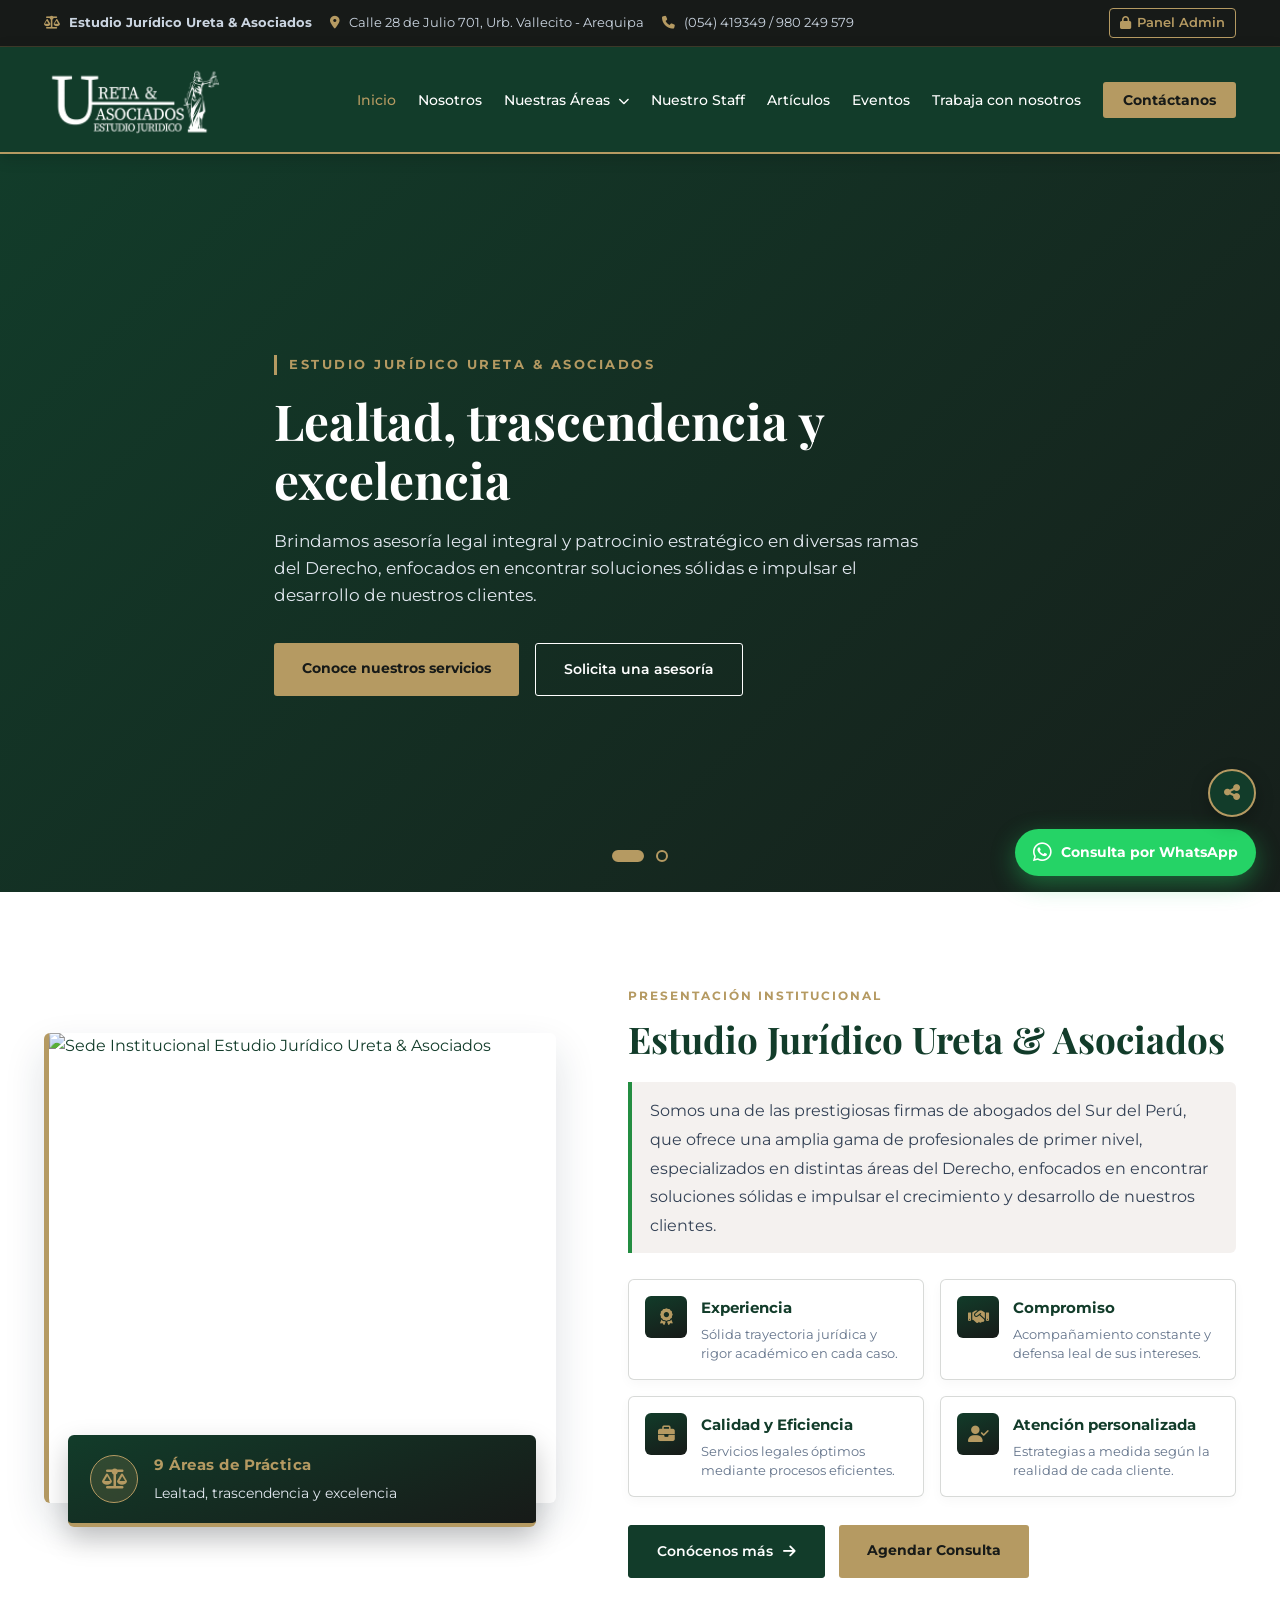
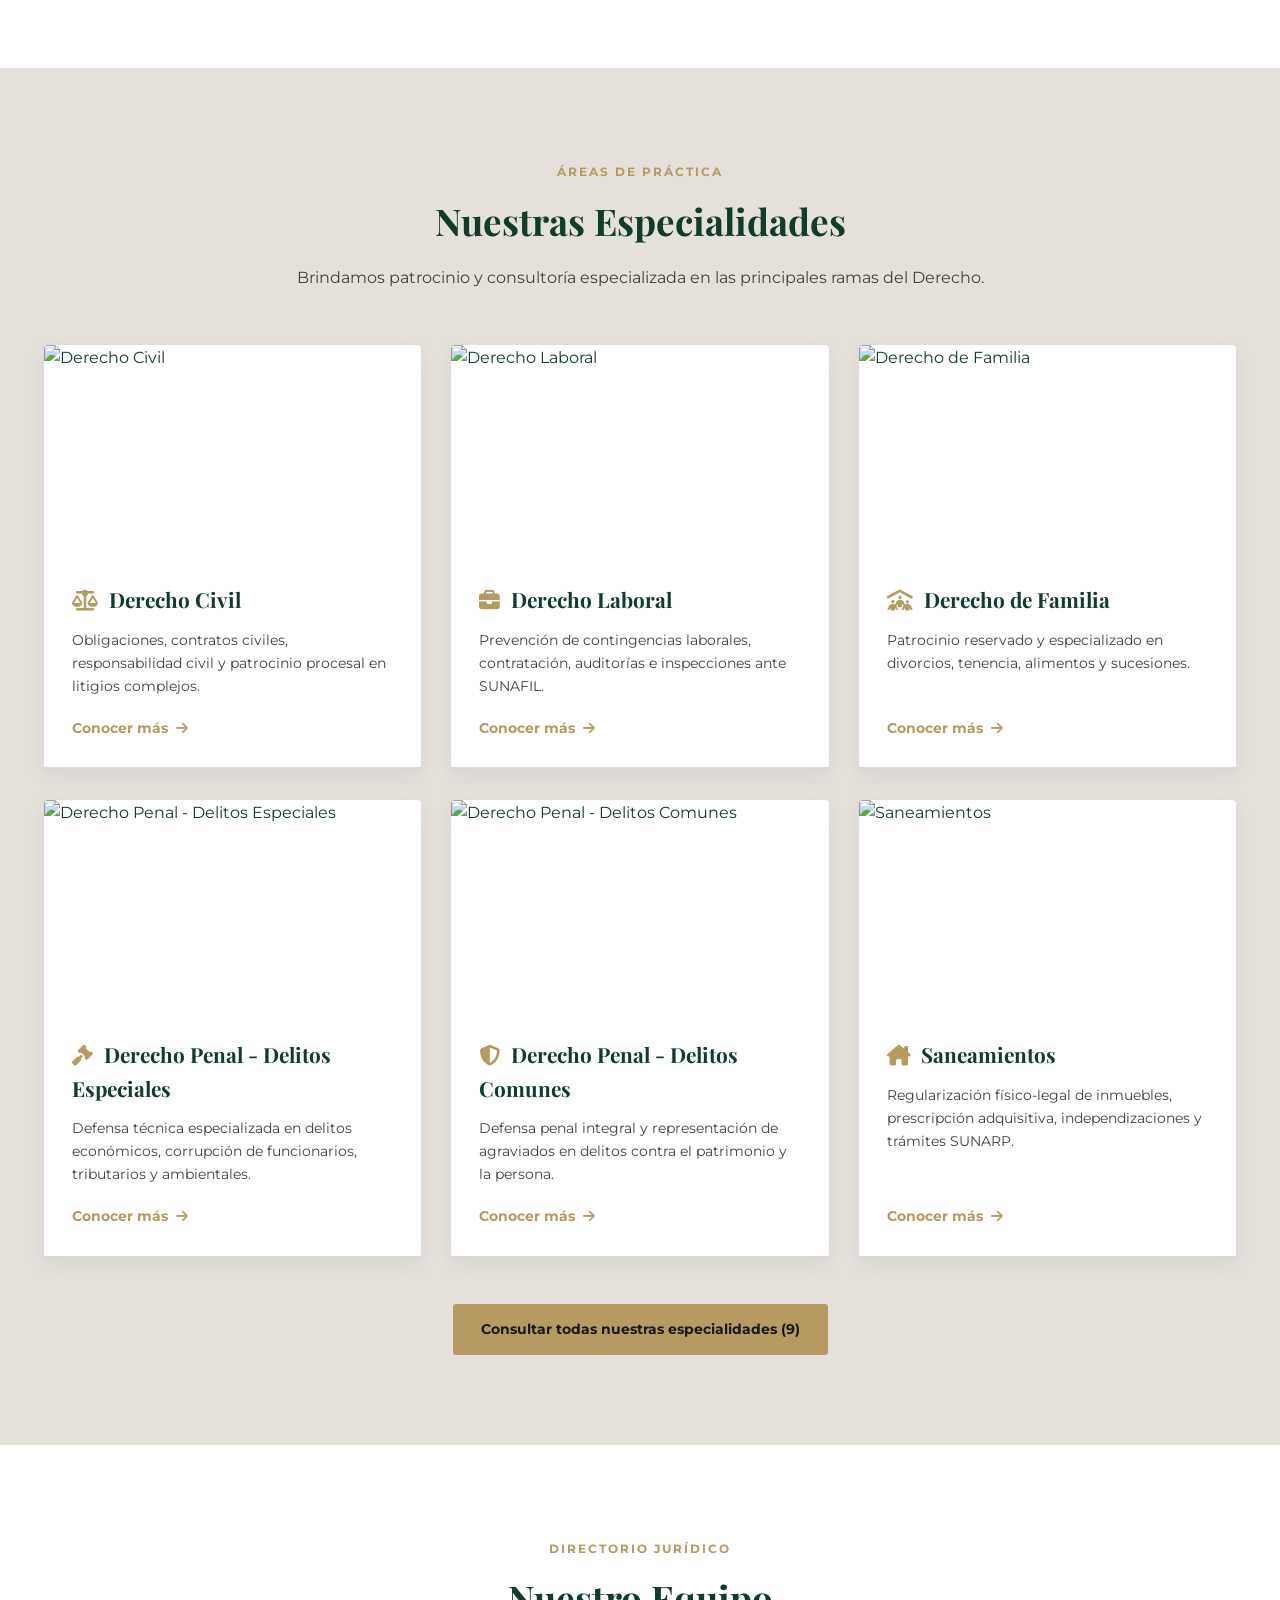
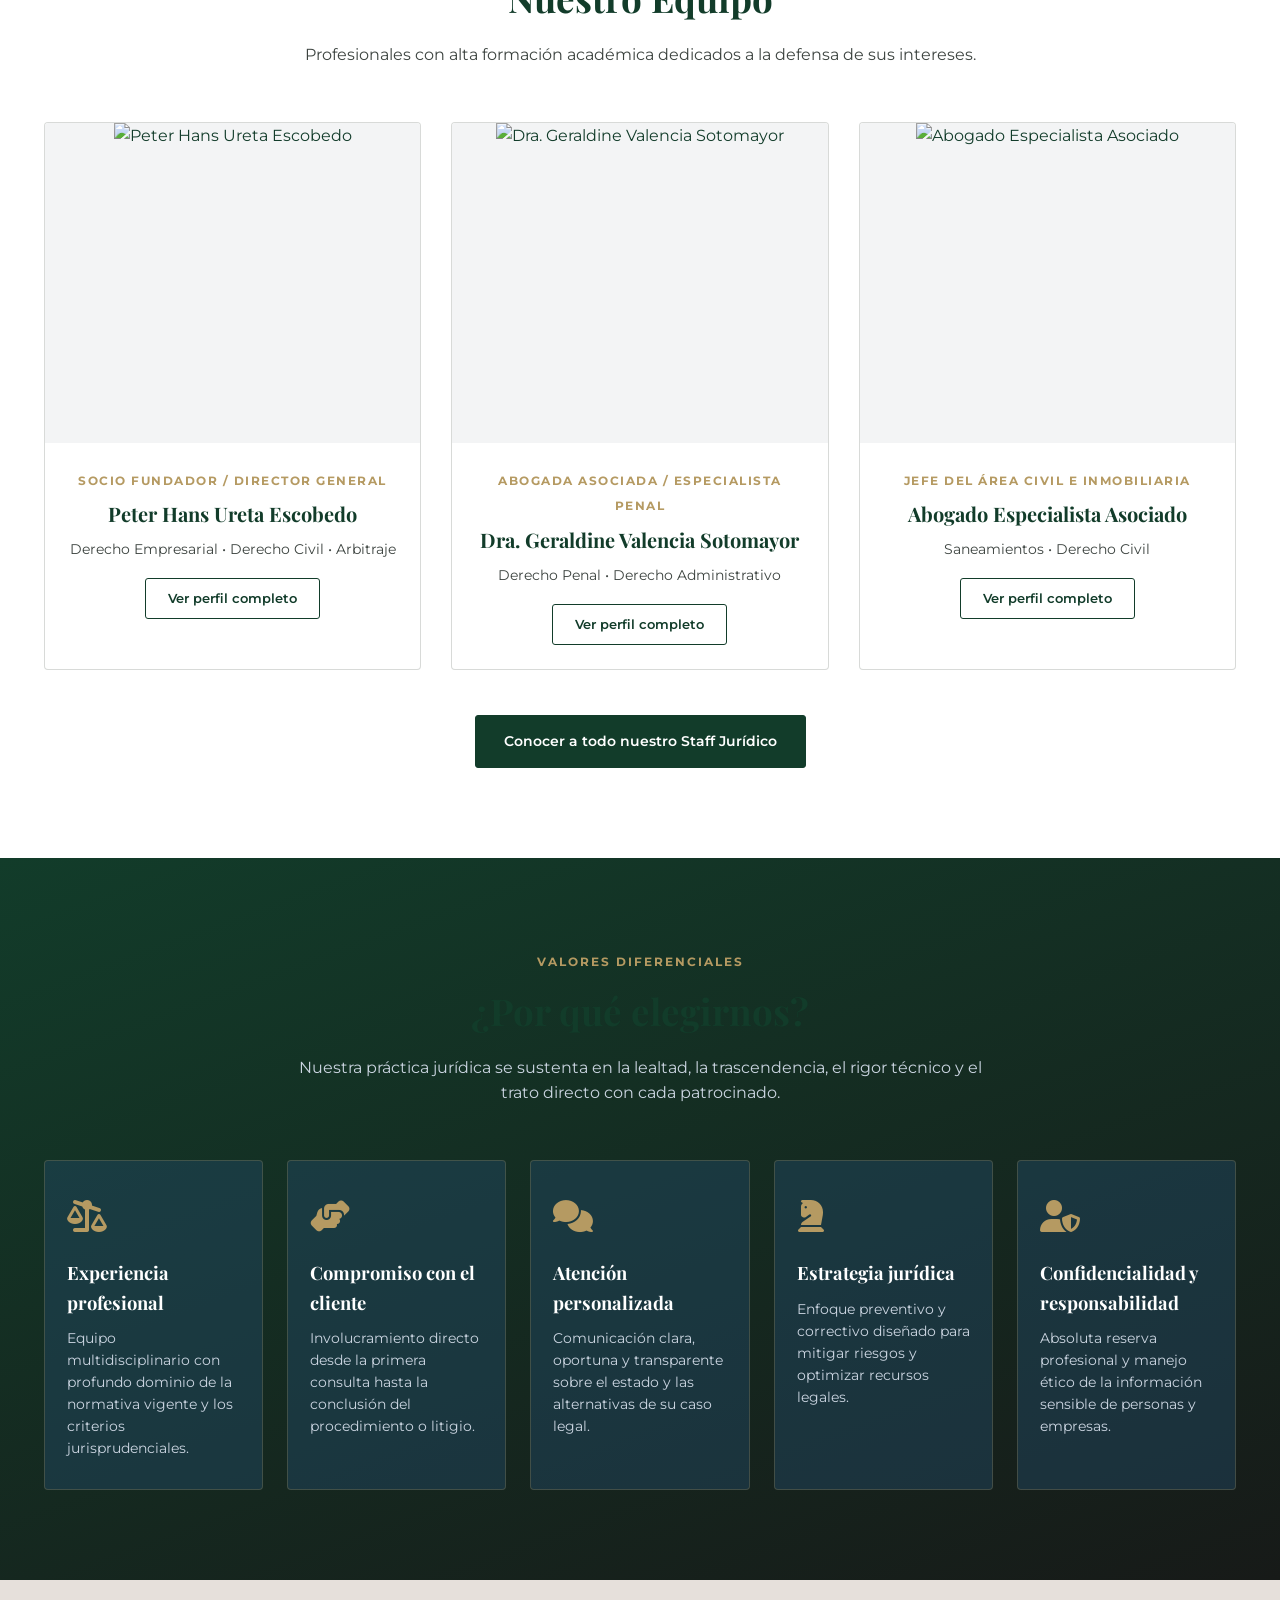
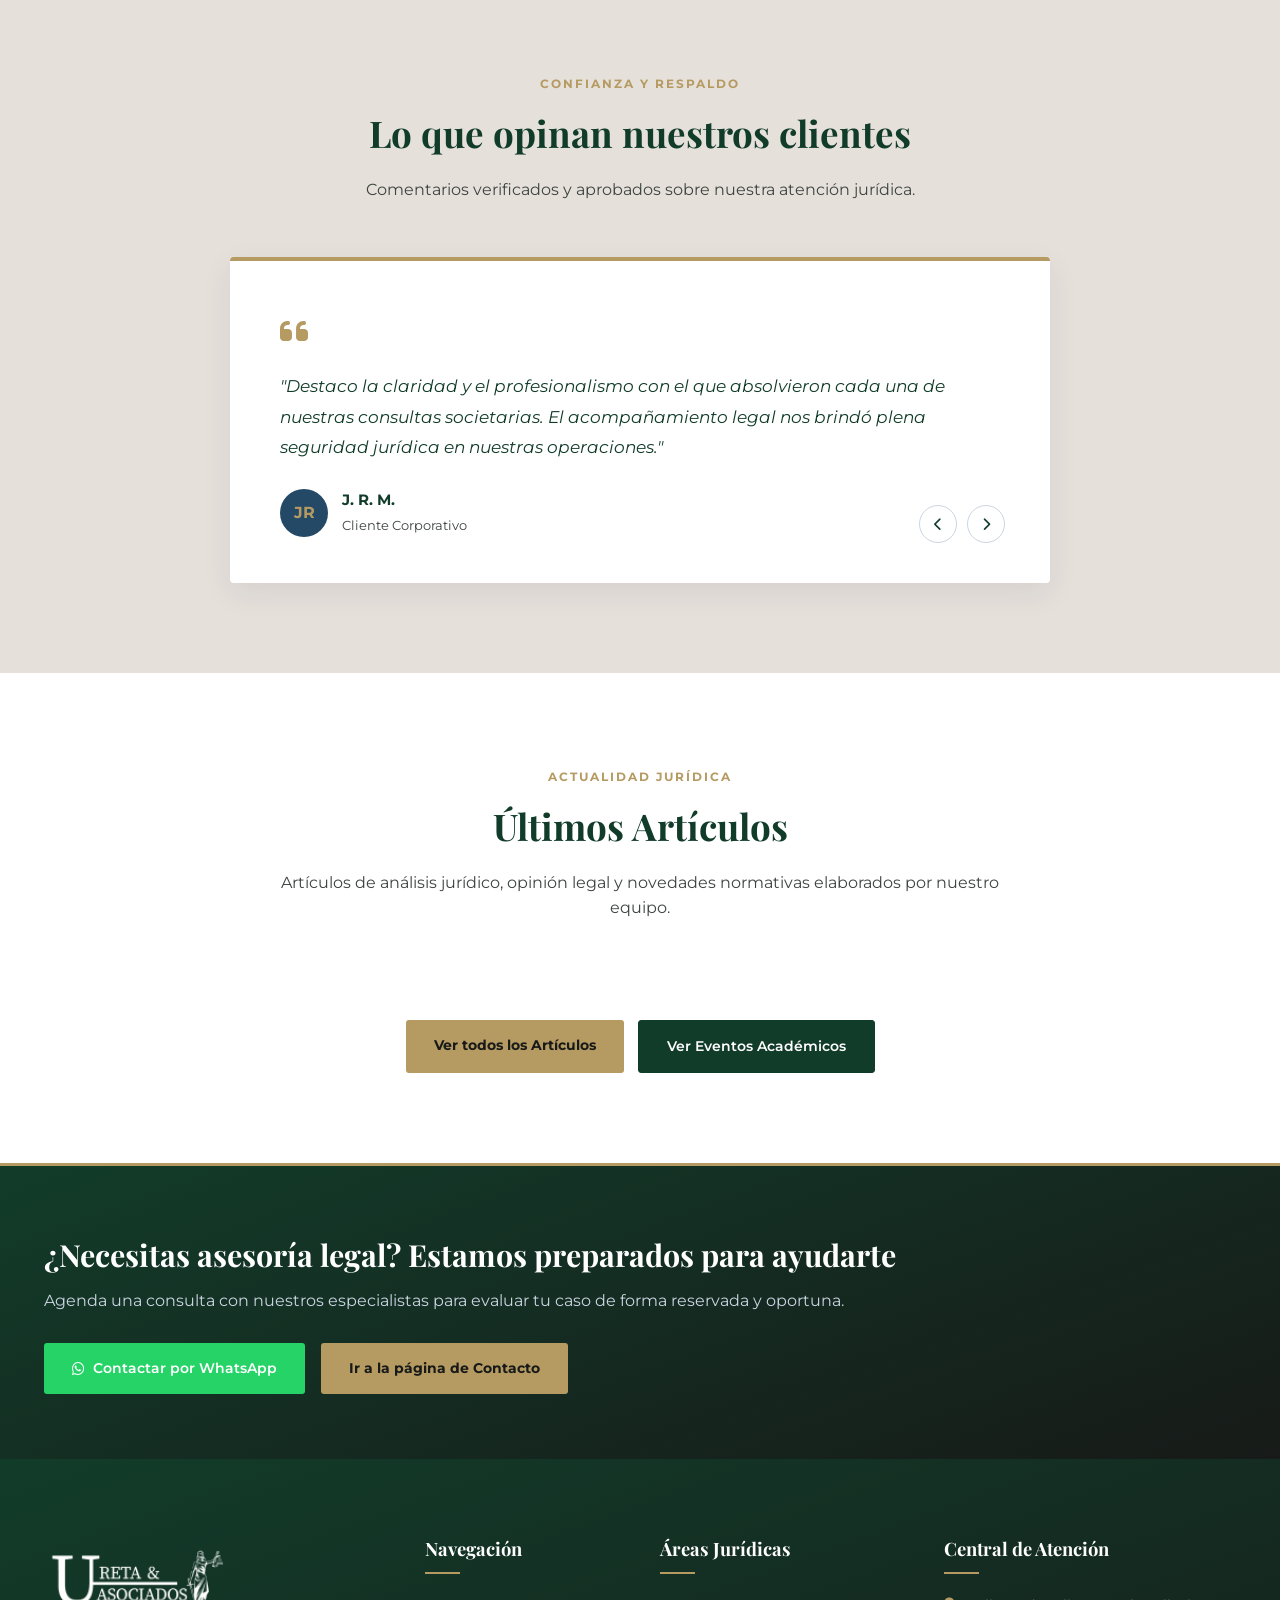
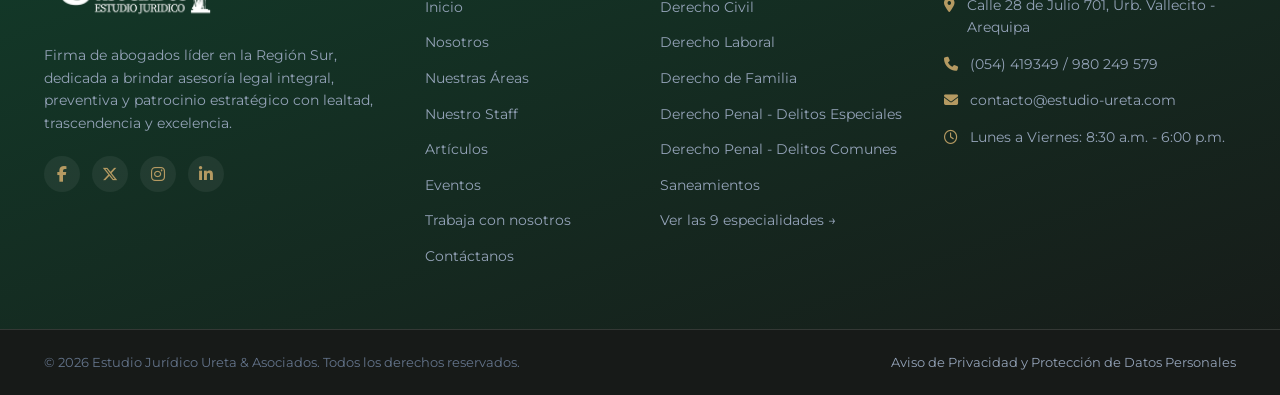
==== commit bbdf7c40: "whatssap y layaut" ====
--- a/index.html
+++ b/index.html
@@ -22,69 +22,7 @@
     <!-- ==========================================
          BARRA SUPERIOR INSTITUCIONAL (CONECTADA A SUPABASE)
          ========================================== -->
-    <div class="top-bar">
-        <div class="container top-bar-content">
-            <div class="top-info" style="display: flex; gap: 18px; flex-wrap: wrap; align-items: center;">
-                <span><i class="fa-solid fa-scale-balanced" style="color: var(--dorado);"></i> <strong id="topNombreEstudio">Estudio Jurídico Ureta & Asociados</strong></span>
-                <span><i class="fa-solid fa-location-dot" style="color: var(--dorado);"></i> <span id="topDireccion">Calle 28 de Julio 701, Urb. Vallecito - Arequipa</span></span>
-                <span><i class="fa-solid fa-phone" style="color: var(--dorado);"></i> <span id="topTelefono">(054) 419349 / 980 249 579</span></span>
-            </div>
-            <div class="top-links">
-                <a href="admin.html" class="admin-link"><i class="fa-solid fa-lock"></i> Panel Admin</a>
-            </div>
-        </div>
-    </div>
-
-    <!-- ==========================================
-         BARRA DE NAVEGACIÓN PRINCIPAL (STICKY HEADER)
-         ========================================== -->
-    <header class="header" id="header">
-        <div class="container nav-container">
-            
-            <!-- Logotipo Oficial del Estudio en PNG -->
-            <a href="index.html" class="logo">
-                <img src="img/logo.png" alt="Estudio Jurídico Ureta & Asociados" class="logo-img-oficial">
-            </a>
-
-            <!-- Botón Menú Hamburguesa (Celulares) -->
-            <button class="menu-toggle" id="menuToggle" aria-label="Abrir menú">
-                <i class="fa-solid fa-bars"></i>
-            </button>
-
-            <!-- Menú Principal Actualizado (Artículos + Eventos) -->
-            <nav class="nav-menu" id="navMenu">
-                <ul class="nav-list">
-                    <li><a href="index.html" class="nav-link active">Inicio</a></li>
-                    <li><a href="nosotros.html" class="nav-link">Nosotros</a></li>
-                    
-                    <!-- Menú Desplegable Dinámico: 9 Especialidades -->
-                    <li class="dropdown" id="areasDropdown">
-                        <a href="areas.html" class="nav-link dropdown-toggle">
-                            Nuestras Áreas <i class="fa-solid fa-chevron-down"></i>
-                        </a>
-                        <ul class="dropdown-menu" id="navAreasDropdownMenu">
-                            <li><a href="area-detalle.html?area=derecho-civil">Derecho Civil</a></li>
-                            <li><a href="area-detalle.html?area=derecho-laboral">Derecho Laboral</a></li>
-                            <li><a href="area-detalle.html?area=derecho-familia">Derecho de Familia</a></li>
-                            <li><a href="area-detalle.html?area=derecho-penal-delitos-especiales">Derecho Penal - Delitos Especiales</a></li>
-                            <li><a href="area-detalle.html?area=derecho-penal-delitos-comunes">Derecho Penal - Delitos Comunes</a></li>
-                            <li><a href="area-detalle.html?area=saneamientos">Saneamientos</a></li>
-                            <li><a href="area-detalle.html?area=arbitraje">Arbitraje</a></li>
-                            <li><a href="area-detalle.html?area=derecho-empresarial">Derecho Empresarial</a></li>
-                            <li><a href="area-detalle.html?area=derecho-administrativo">Derecho Administrativo</a></li>
-                        </ul>
-                    </li>
-
-                    <li><a href="staff.html" class="nav-link">Nuestro Staff</a></li>
-                    <li><a href="blog.html" class="nav-link">Artículos</a></li>
-                    <li><a href="eventos.html" class="nav-link">Eventos</a></li>
-                    <li><a href="trabaja-con-nosotros.html" class="nav-link">Trabaja con nosotros</a></li>
-                    <li><a href="contacto.html" class="btn-nav">Contáctanos</a></li>
-                </ul>
-            </nav>
-
-        </div>
-    </header>
+    <div id="master-header"></div>
 
     <!-- ==========================================
          SECCIÓN 1: PORTADA PRINCIPAL (ADMINISTRABLE DESDE SUPABASE)
@@ -429,97 +367,12 @@
     <!-- ==========================================
          SECCIÓN 9: FOOTER (ADMINISTRABLE DESDE SUPABASE)
          ========================================== -->
-    <footer class="footer">
-        <div class="container footer-grid">
-            <!-- Columna 1: Estudio y Redes -->
-            <div class="footer-col">
-                <a href="index.html" class="logo footer-logo">
-                    <img src="img/logo.png" alt="Estudio Jurídico Ureta & Asociados" class="logo-img-oficial">
-                </a>
-                <p class="footer-desc">
-                    Firma de abogados líder en la Región Sur, dedicada a brindar asesoría legal integral, preventiva y patrocinio estratégico con lealtad, trascendencia y excelencia.
-                </p>
-                <div class="social-links">
-                    <a href="https://www.facebook.com/estudioureta/" target="_blank" aria-label="Facebook"><i class="fa-brands fa-facebook-f"></i></a>
-                    <a href="https://twitter.com/EstudioUreta" target="_blank" aria-label="Twitter"><i class="fa-brands fa-x-twitter"></i></a>
-                    <a href="https://www.instagram.com/estudio_ureta/" target="_blank" aria-label="Instagram"><i class="fa-brands fa-instagram"></i></a>
-                    <a href="https://www.linkedin.com/" target="_blank" aria-label="LinkedIn"><i class="fa-brands fa-linkedin-in"></i></a>
-                </div>
-            </div>
-
-            <!-- Columna 2: Enlaces principales -->
-            <div class="footer-col">
-                <h4>Navegación</h4>
-                <ul class="footer-links">
-                    <li><a href="index.html">Inicio</a></li>
-                    <li><a href="nosotros.html">Nosotros</a></li>
-                    <li><a href="areas.html">Nuestras Áreas</a></li>
-                    <li><a href="staff.html">Nuestro Staff</a></li>
-                    <li><a href="blog.html">Artículos</a></li>
-                    <li><a href="eventos.html">Eventos</a></li>
-                    <li><a href="trabaja-con-nosotros.html">Trabaja con nosotros</a></li>
-                    <li><a href="contacto.html">Contáctanos</a></li>
-                </ul>
-            </div>
-
-            <!-- Columna 3: Especialidades Jurídicas -->
-            <div class="footer-col">
-                <h4>Áreas Jurídicas</h4>
-                <ul class="footer-links" id="footerAreasLinks">
-                    <li><a href="area-detalle.html?area=derecho-civil">Derecho Civil</a></li>
-                    <li><a href="area-detalle.html?area=derecho-laboral">Derecho Laboral</a></li>
-                    <li><a href="area-detalle.html?area=derecho-familia">Derecho de Familia</a></li>
-                    <li><a href="area-detalle.html?area=derecho-penal-delitos-especiales">Derecho Penal - Delitos Especiales</a></li>
-                    <li><a href="area-detalle.html?area=saneamientos">Saneamientos</a></li>
-                    <li><a href="area-detalle.html?area=derecho-empresarial">Derecho Empresarial</a></li>
-                    <li><a href="areas.html">Ver las 9 especialidades →</a></li>
-                </ul>
-            </div>
-
-            <!-- Columna 4: Datos de Contacto Administrables -->
-            <div class="footer-col">
-                <h4>Central de Atención</h4>
-                <ul class="footer-contact">
-                    <li>
-                        <i class="fa-solid fa-location-dot"></i>
-                        <span id="sitioDireccion">Calle 28 de Julio 701, Urb. Vallecito - Arequipa</span>
-                    </li>
-                    <li>
-                        <i class="fa-solid fa-phone"></i>
-                        <span id="sitioTelefono">(054) 419349 / 980 249 579</span>
-                    </li>
-                    <li>
-                        <i class="fa-solid fa-envelope"></i>
-                        <span id="sitioCorreo">contacto@estudio-ureta.com</span>
-                    </li>
-                    <li>
-                        <i class="fa-regular fa-clock"></i>
-                        <span id="sitioHorario">Lunes a Viernes: 8:30 a.m. - 6:00 p.m.</span>
-                    </li>
-                </ul>
-            </div>
-        </div>
-
-        <div class="footer-bottom">
-            <div class="container footer-bottom-content">
-                <p>© 2026 Estudio Jurídico Ureta & Asociados. Todos los derechos reservados.</p>
-                <div class="footer-legal">
-                    <a href="contacto.html">Aviso de Privacidad y Protección de Datos Personales</a>
-                </div>
-            </div>
-        </div>
-    </footer>
-
-    <!-- Botón Flotante de WhatsApp -->
-    <a href="https://api.whatsapp.com/send/?phone=51980249579&text=Hola,%20deseo%20realizar%20una%20consulta%20legal" target="_blank" class="whatsapp-float" aria-label="Consultar por WhatsApp">
-        <i class="fa-brands fa-whatsapp"></i> <span>Consulta por WhatsApp</span>
-    </a>
-
-    <!-- ==========================================
-         SCRIPTS CONECTADOS A SUPABASE Y PANEL ADMIN
-         ========================================== -->
+    <div id="master-footer"></div>
+
     <script src="js/datos-estudio.js"></script>
+    <script src="js/layout.js"></script>
     <script src="js/main.js"></script>
+
     <script>
         // Pintado instantáneo (0 ms) + actualización silenciosa desde Supabase
         document.addEventListener('DOMContentLoaded', () => {
--- a/css/styles.css
+++ b/css/styles.css
@@ -3062,4 +3062,153 @@
     width: auto;
     margin: 0 auto 10px;
     display: block;
+}
+/* =========================================================================
+   BOTONES FLOTANTES: MENÚ DESPLEGABLE DE REDES SOCIALES + WHATSAPP
+   ========================================================================= */
+.floating-dock {
+    position: fixed !important;
+    bottom: 24px !important;
+    right: 24px !important;
+    z-index: 9999 !important;
+    display: flex !important;
+    flex-direction: column;
+    align-items: flex-end;
+    gap: 12px;
+}
+
+/* Contenedor del botón desplegable de redes */
+.social-fab-wrapper {
+    position: relative;
+    display: flex;
+    flex-direction: column;
+    align-items: flex-end;
+}
+
+/* Menú oculto que se despliega hacia arriba al hacer clic */
+.social-fab-menu {
+    display: flex;
+    flex-direction: column;
+    align-items: flex-end;
+    gap: 10px;
+    margin-bottom: 12px;
+    opacity: 0;
+    visibility: hidden;
+    transform: translateY(14px) scale(0.95);
+    pointer-events: none;
+    transition: all 0.25s ease;
+}
+
+.social-fab-wrapper.open .social-fab-menu {
+    opacity: 1;
+    visibility: visible;
+    transform: translateY(0) scale(1);
+    pointer-events: auto;
+}
+
+/* Cada red social desplegada */
+.social-fab-item {
+    display: inline-flex;
+    align-items: center;
+    gap: 10px;
+    background: #ffffff;
+    color: #171a18;
+    padding: 6px 6px 6px 14px;
+    border-radius: 50px;
+    font-size: 0.82rem;
+    font-weight: 700;
+    text-decoration: none;
+    box-shadow: 0 6px 18px rgba(0, 0, 0, 0.22);
+    border: 1px solid rgba(181, 154, 98, 0.45);
+    transition: transform 0.2s ease, box-shadow 0.2s ease;
+}
+
+.social-fab-item:hover {
+    transform: translateX(-4px);
+    box-shadow: 0 8px 22px rgba(0, 0, 0, 0.3);
+}
+
+.social-fab-icon {
+    width: 34px;
+    height: 34px;
+    border-radius: 50%;
+    display: inline-flex;
+    align-items: center;
+    justify-content: center;
+    color: #ffffff;
+    font-size: 0.95rem;
+}
+
+.social-fab-icon.fb { background: #1877F2; }
+.social-fab-icon.ig { background: linear-gradient(45deg, #f09433, #e6683c, #dc2743, #cc2366, #bc1888); }
+.social-fab-icon.x  { background: #171a18; }
+.social-fab-icon.in { background: #0A66C2; }
+
+/* Pequeño botón circular que abre/cierra las redes sociales */
+.social-fab-toggle {
+    width: 48px;
+    height: 48px;
+    border-radius: 50%;
+    border: 2px solid #b59a62;
+    background: #123c2a;
+    color: #b59a62;
+    font-size: 1.15rem;
+    cursor: pointer;
+    display: inline-flex;
+    align-items: center;
+    justify-content: center;
+    box-shadow: 0 6px 18px rgba(0, 0, 0, 0.28);
+    transition: all 0.25s ease;
+}
+
+.social-fab-toggle:hover,
+.social-fab-wrapper.open .social-fab-toggle {
+    background: #b59a62;
+    color: #171a18;
+    transform: scale(1.06);
+}
+
+/* Botón flotante de WhatsApp */
+.whatsapp-float-pro {
+    display: inline-flex !important;
+    align-items: center;
+    gap: 9px;
+    background: #25D366 !important;
+    color: #ffffff !important;
+    padding: 12px 18px;
+    border-radius: 50px;
+    font-size: 0.9rem;
+    font-weight: 700;
+    text-decoration: none;
+    box-shadow: 0 8px 24px rgba(37, 211, 102, 0.4);
+    transition: transform 0.25s ease, background 0.25s ease;
+}
+
+.whatsapp-float-pro i {
+    font-size: 1.35rem;
+}
+
+.whatsapp-float-pro:hover {
+    background: #1ebe5b !important;
+    transform: translateY(-2px);
+}
+
+/* Ajuste compacto en celulares */
+@media (max-width: 600px) {
+    .floating-dock {
+        bottom: 16px !important;
+        right: 16px !important;
+    }
+    .whatsapp-float-pro {
+        width: 54px;
+        height: 54px;
+        padding: 0;
+        justify-content: center;
+    }
+    .whatsapp-float-pro span {
+        display: none;
+    }
+    .whatsapp-float-pro i {
+        font-size: 1.6rem;
+    }
 }
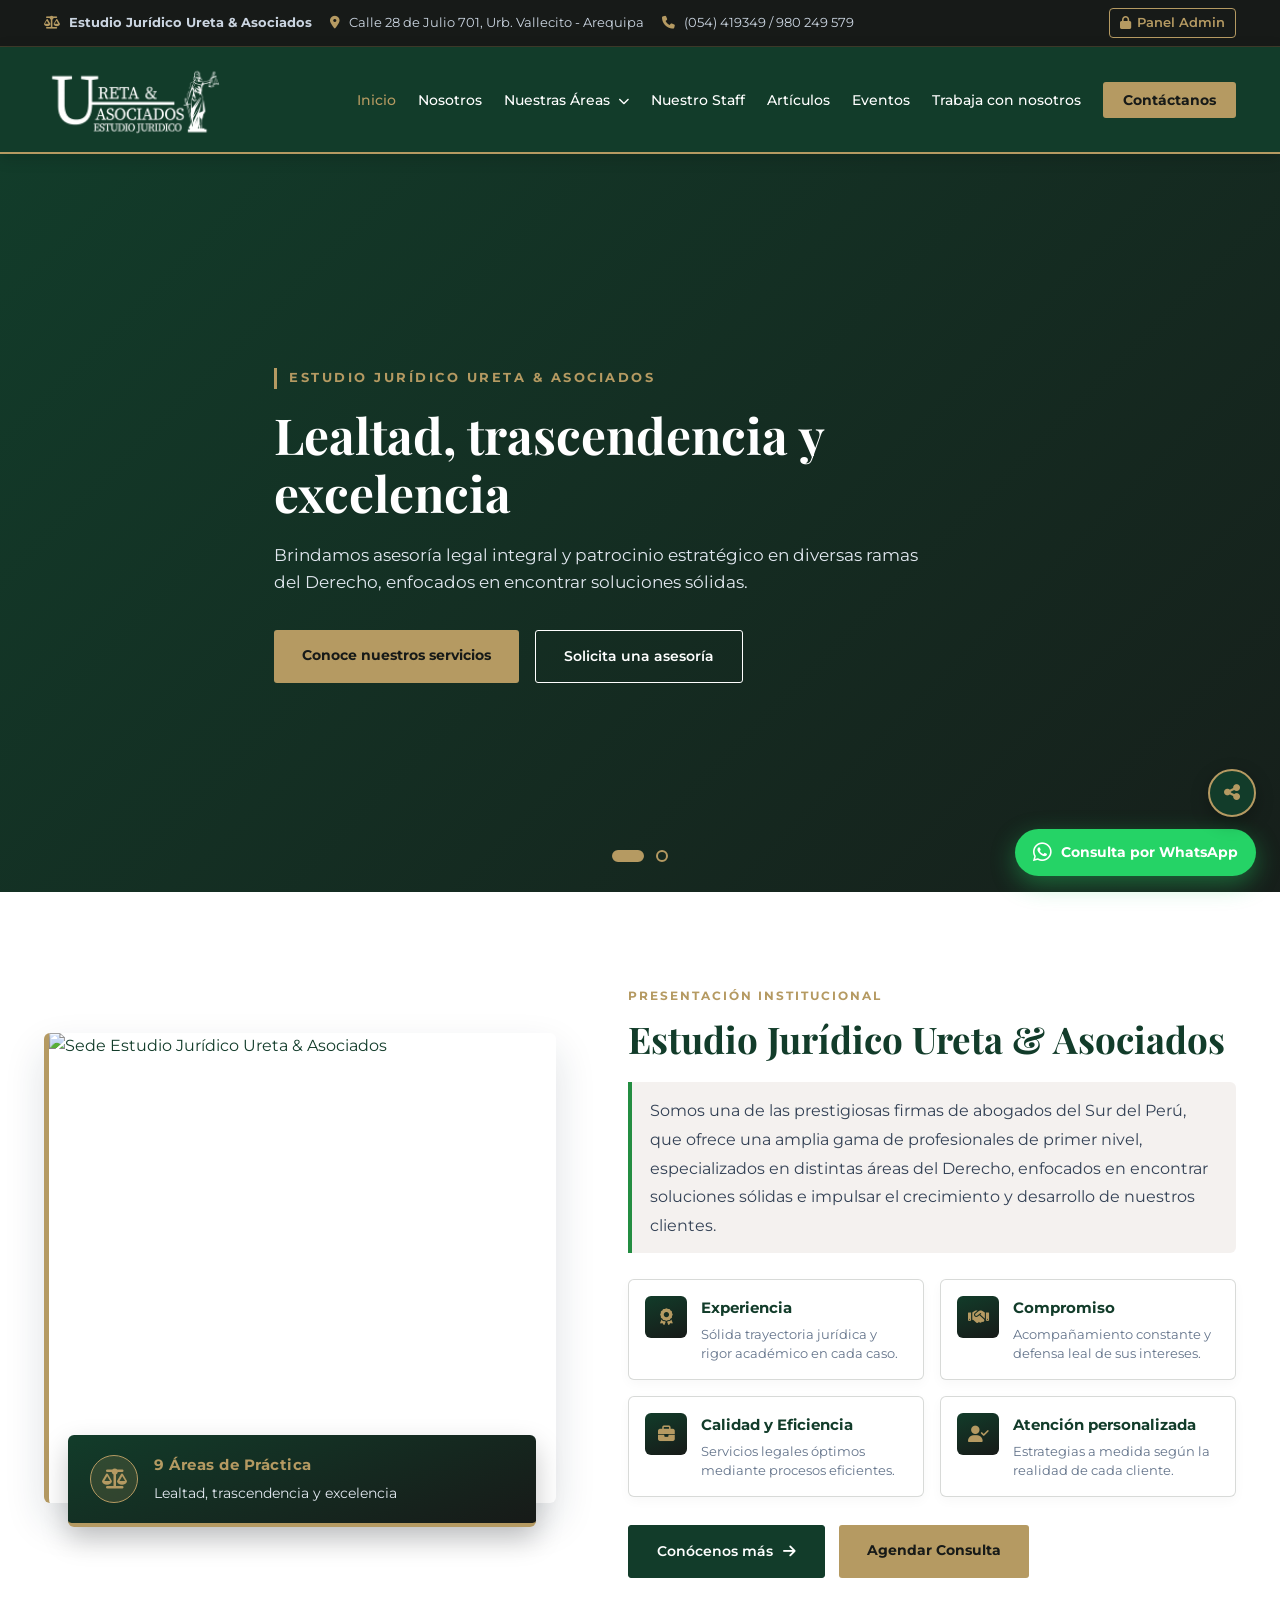
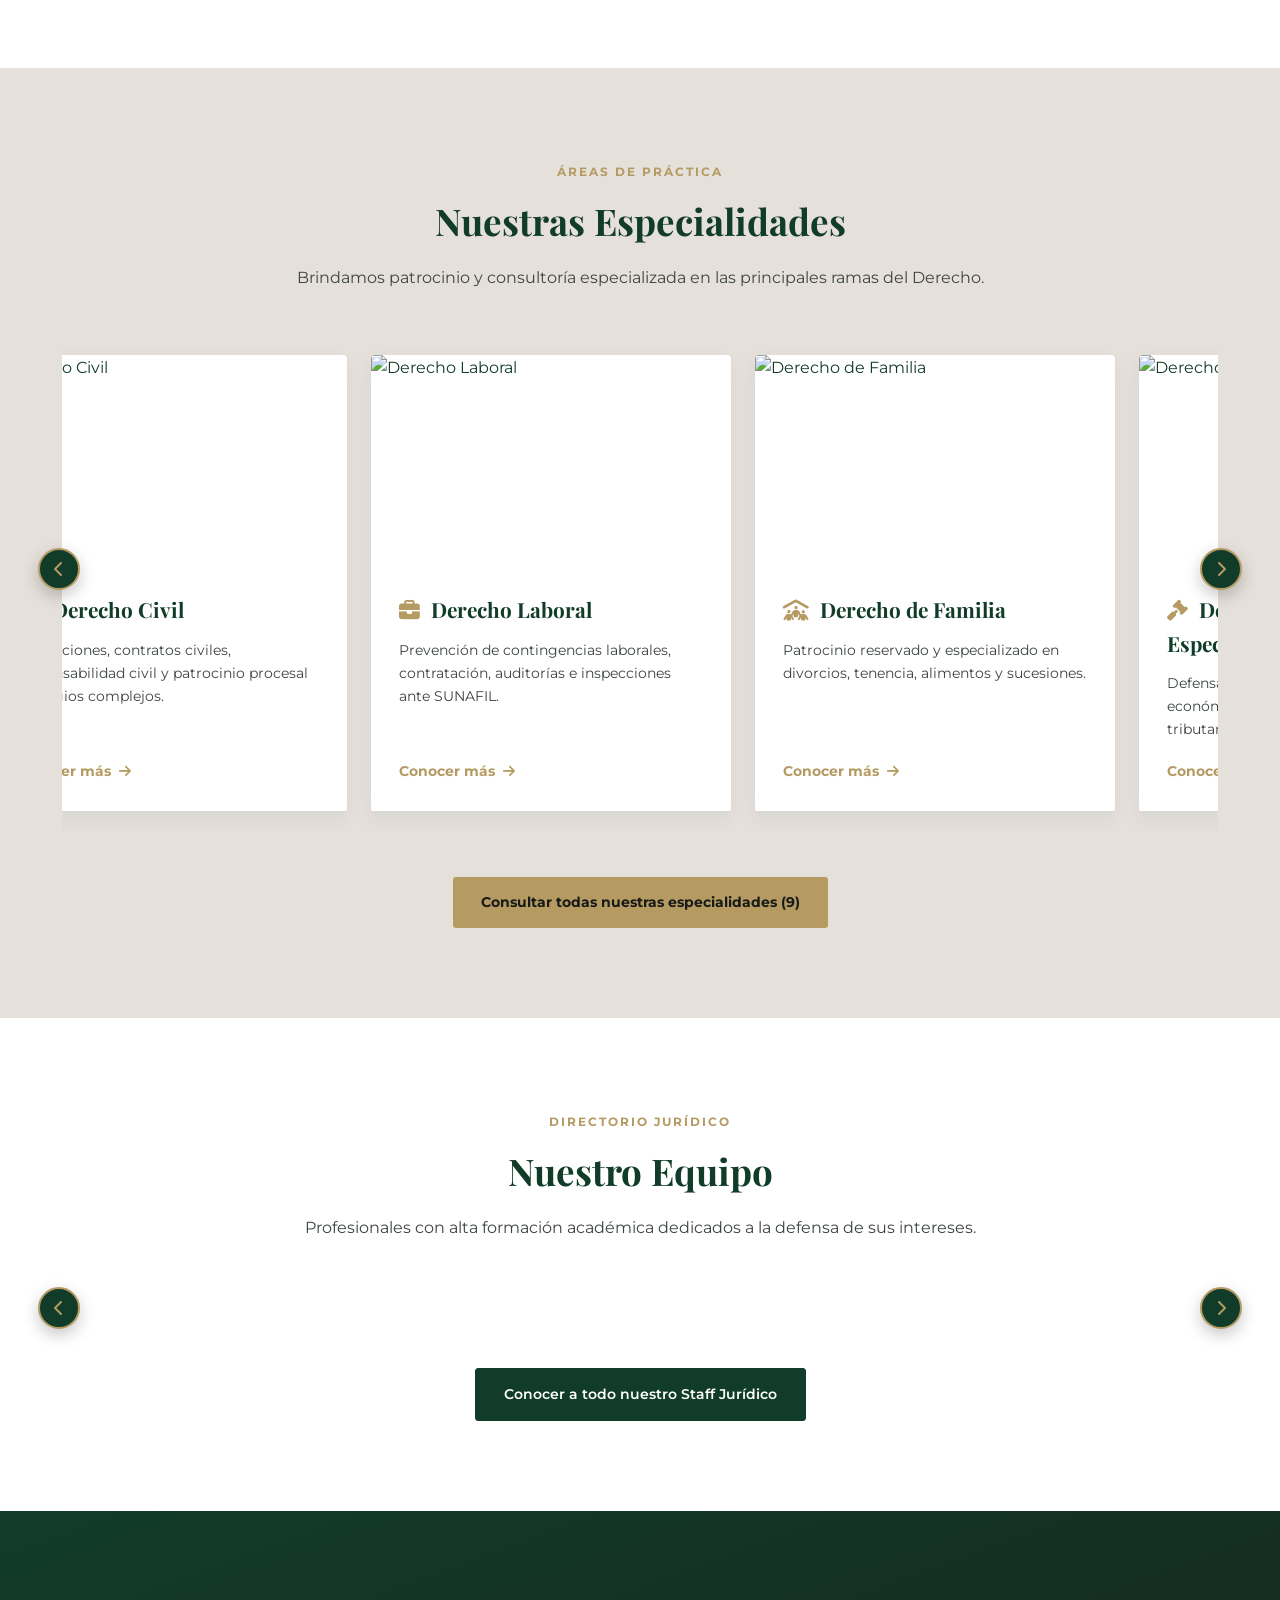
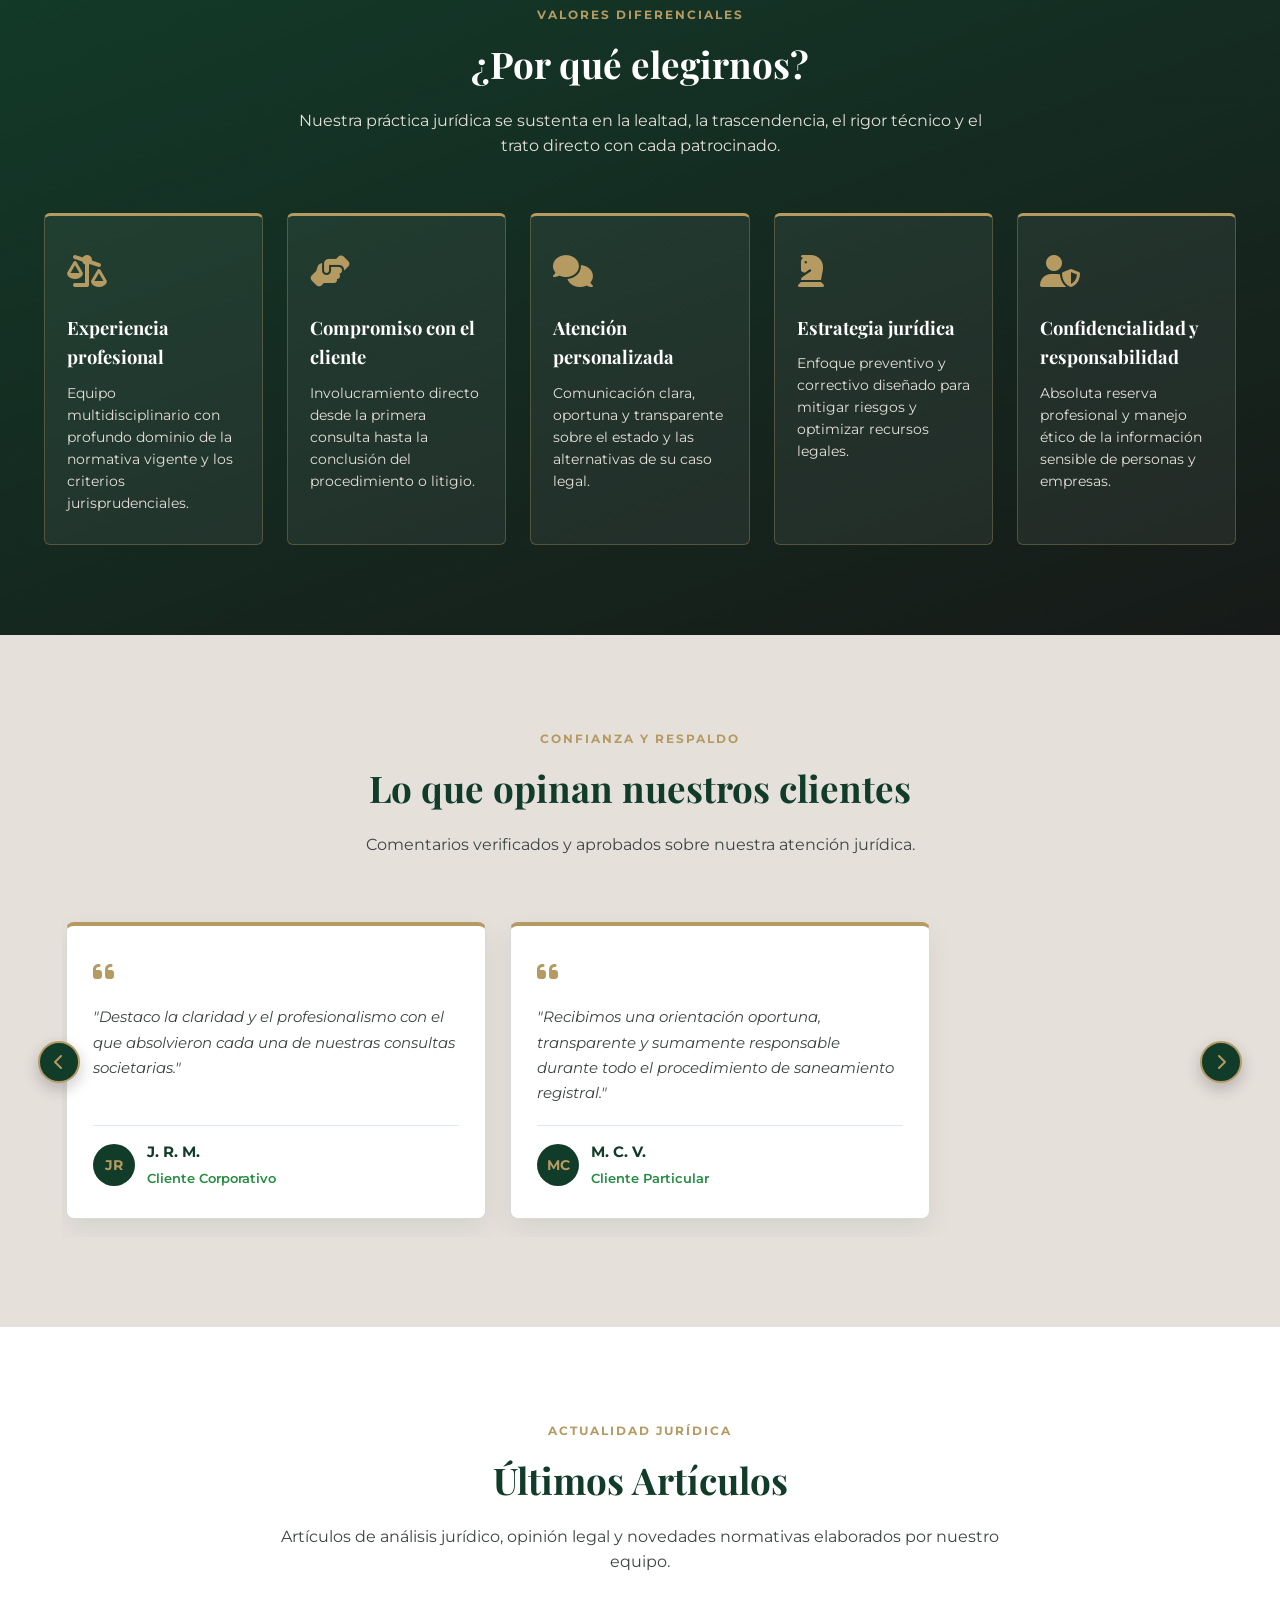
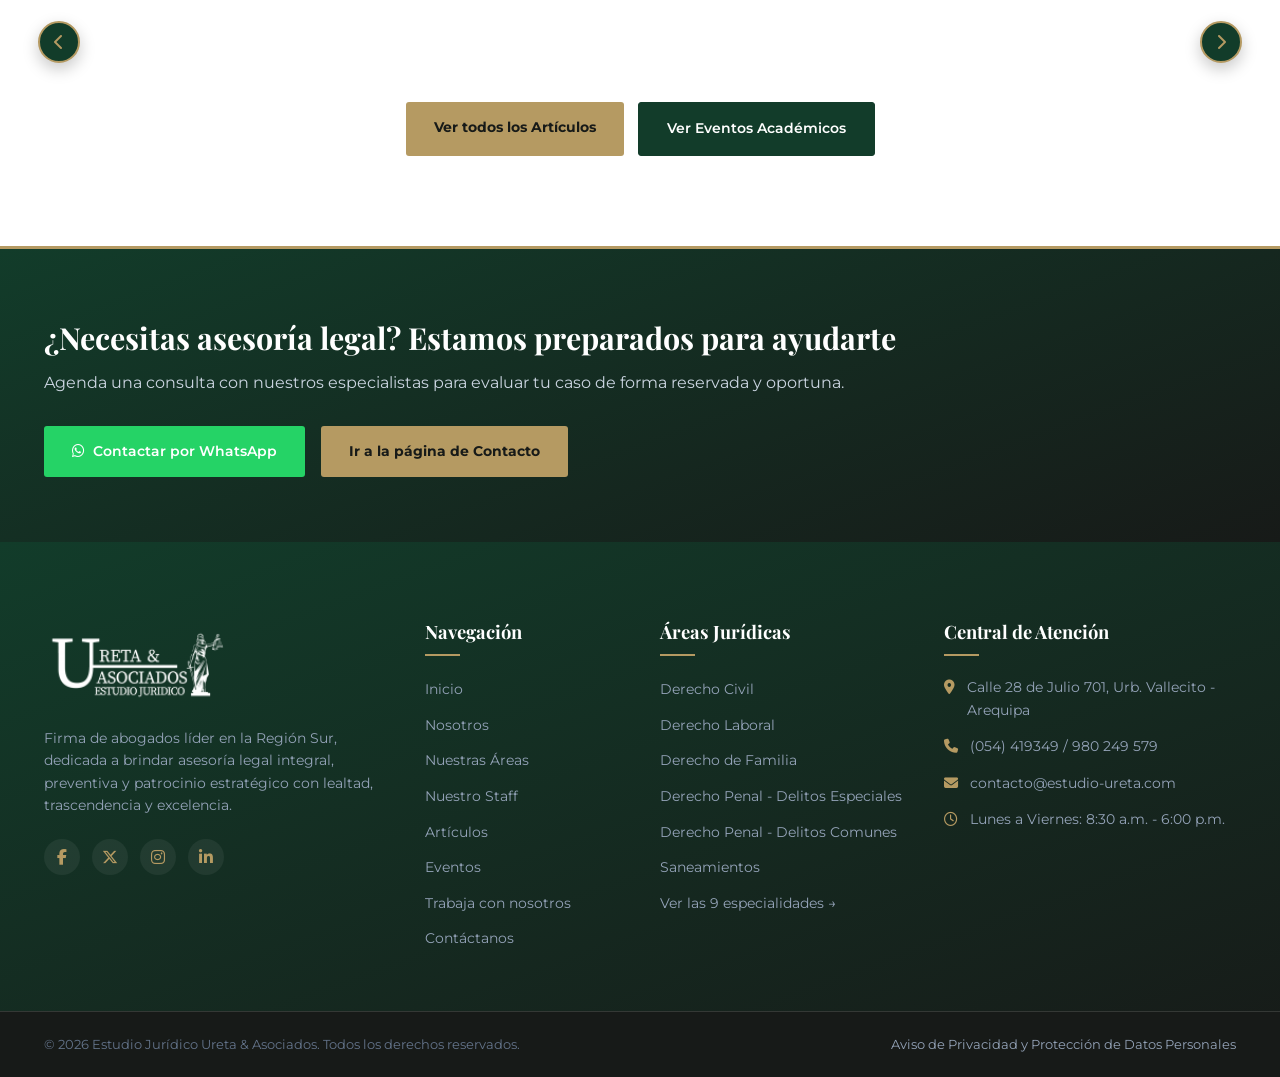
==== commit d8c3d7d7: "cambios de portada y carruceles" ====
--- a/index.html
+++ b/index.html
@@ -3,85 +3,60 @@
 <head>
     <meta charset="UTF-8">
     <meta name="viewport" content="width=device-width, initial-scale=1.0">
-    <meta name="description" content="Estudio Jurídico Ureta & Asociados en Arequipa. Lealtad, trascendencia y excelencia. Asesoría legal integral y patrocinio estratégico en 9 especialidades del Derecho.">
+    <meta name="description" content="Estudio Jurídico Ureta & Asociados en Arequipa. Lealtad, trascendencia y excelencia.">
     <title>Estudio Jurídico Ureta & Asociados | Sitio Oficial</title>
-    
-    <!-- 1. Tipografías oficiales: Playfair Display (Títulos) y Montserrat (Textos) -->
     <link rel="preconnect" href="https://fonts.googleapis.com">
     <link rel="preconnect" href="https://fonts.gstatic.com" crossorigin>
     <link href="https://fonts.googleapis.com/css2?family=Montserrat:wght@400;500;600;700&family=Playfair+Display:wght@600;700&display=swap" rel="stylesheet">
-    
-    <!-- 2. Librería de Iconos Profesionales (Font Awesome) -->
     <link rel="stylesheet" href="https://cdnjs.cloudflare.com/ajax/libs/font-awesome/6.5.1/css/all.min.css">
-    
-    <!-- 3. Archivo de estilos CSS -->
     <link rel="stylesheet" href="css/styles.css">
 </head>
 <body>
 
-    <!-- ==========================================
-         BARRA SUPERIOR INSTITUCIONAL (CONECTADA A SUPABASE)
-         ========================================== -->
+    <!-- HEADER MAESTRO -->
     <div id="master-header"></div>
 
-    <!-- ==========================================
-         SECCIÓN 1: PORTADA PRINCIPAL (ADMINISTRABLE DESDE SUPABASE)
-         ========================================== -->
+    <!-- SECCIÓN 1: PORTADA PRINCIPAL (HERO SLIDER) -->
     <section class="hero" id="homeHeroSlider">
-        <!-- Diapositiva 1 -->
         <div class="hero-slide active" style="background-image: url('https://images.unsplash.com/photo-1497366216548-37526070297c?auto=format&fit=crop&w=1600&q=80');">
             <div class="hero-overlay"></div>
             <div class="container hero-content">
                 <span class="hero-badge">ESTUDIO JURÍDICO URETA & ASOCIADOS</span>
                 <h1 class="hero-title">Lealtad, trascendencia y excelencia</h1>
-                <p class="hero-description">
-                    Brindamos asesoría legal integral y patrocinio estratégico en diversas ramas del Derecho, enfocados en encontrar soluciones sólidas e impulsar el desarrollo de nuestros clientes.
-                </p>
+                <p class="hero-description">Brindamos asesoría legal integral y patrocinio estratégico en diversas ramas del Derecho, enfocados en encontrar soluciones sólidas.</p>
                 <div class="hero-buttons">
                     <a href="areas.html" class="btn btn-gold">Conoce nuestros servicios</a>
                     <a href="contacto.html" class="btn btn-outline-light">Solicita una asesoría</a>
                 </div>
             </div>
         </div>
-
-        <!-- Diapositiva 2 -->
         <div class="hero-slide" style="background-image: url('https://images.unsplash.com/photo-1589829545856-d10d557cf95f?auto=format&fit=crop&w=1600&q=80');">
             <div class="hero-overlay"></div>
             <div class="container hero-content">
                 <span class="hero-badge">ESPECIALIZACIÓN MULTIDISCIPLINARIA</span>
                 <h1 class="hero-title">Estrategia legal preventiva y defensa corporativa</h1>
-                <p class="hero-description">
-                    Acompañamos cada decisión importante con rigor técnico, atención personalizada y absoluta confidencialidad en todas nuestras áreas de práctica.
-                </p>
+                <p class="hero-description">Acompañamos cada decisión importante con rigor técnico, atención personalizada y absoluta confidencialidad.</p>
                 <div class="hero-buttons">
                     <a href="areas.html" class="btn btn-gold">Conoce nuestros servicios</a>
                     <a href="contacto.html" class="btn btn-outline-light">Solicita una asesoría</a>
                 </div>
             </div>
         </div>
-
-        <!-- Controles inferiores de la portada -->
         <div class="hero-controls" id="homeHeroDots">
             <button class="hero-dot active" data-slide="0" aria-label="Portada 1"></button>
             <button class="hero-dot" data-slide="1" aria-label="Portada 2"></button>
         </div>
     </section>
 
-    <!-- ==========================================
-         SECCIÓN 2: PRESENTACIÓN DEL ESTUDIO (DISEÑO EJECUTIVO)
-         ========================================== -->
+    <!-- SECCIÓN 2: PRESENTACIÓN DEL ESTUDIO (100% EDITABLE) -->
     <section class="section about-home">
         <div class="container about-grid-executive">
-            
-            <!-- Columna Izquierda: Composición visual de Firma Jurídica -->
             <div class="about-visual-wrapper">
                 <div class="about-main-photo">
-                    <img src="https://images.unsplash.com/photo-1497366811353-6870744d04b2?auto=format&fit=crop&w=1000&q=85" alt="Sede Institucional Estudio Jurídico Ureta & Asociados">
+                    <img id="homePresImagen" src="https://images.unsplash.com/photo-1497366811353-6870744d04b2?auto=format&fit=crop&w=1000&q=85" alt="Sede Estudio Jurídico Ureta & Asociados">
                 </div>
                 <div class="about-floating-badge">
-                    <div class="badge-icon-box">
-                        <i class="fa-solid fa-scale-balanced"></i>
-                    </div>
+                    <div class="badge-icon-box"><i class="fa-solid fa-scale-balanced"></i></div>
                     <div class="badge-text-box">
                         <strong id="homeCantidadAreas">9 Áreas de Práctica</strong>
                         <span id="homeFraseInstitucional">Lealtad, trascendencia y excelencia</span>
@@ -89,86 +64,36 @@
                 </div>
             </div>
 
-            <!-- Columna Derecha: Contenido Institucional y Tarjetas de Pilares -->
             <div class="about-text-executive">
-                <span class="section-tag">PRESENTACIÓN INSTITUCIONAL</span>
+                <span class="section-tag" id="homePresTag">PRESENTACIÓN INSTITUCIONAL</span>
                 <h2 class="section-title-left" id="homeTituloEstudio">Estudio Jurídico Ureta & Asociados</h2>
-                
-                <p class="about-lead-highlight" id="nosotrosHistoriaTexto">
+                <p class="about-lead-highlight" id="homePresTexto">
                     Somos una de las prestigiosas firmas de abogados del Sur del Perú, que ofrece una amplia gama de profesionales de primer nivel, especializados en distintas áreas del Derecho, enfocados en encontrar soluciones sólidas e impulsar el crecimiento y desarrollo de nuestros clientes.
                 </p>
 
-                <!-- Los 4 pilares en tarjetas estructuradas -->
-                <div class="pillars-cards-grid">
-                    <div class="pillar-box">
-                        <div class="pillar-icon"><i class="fa-solid fa-award"></i></div>
-                        <div>
-                            <h4>Experiencia</h4>
-                            <p>Sólida trayectoria jurídica y rigor académico en cada caso.</p>
-                        </div>
-                    </div>
-
-                    <div class="pillar-box">
-                        <div class="pillar-icon"><i class="fa-solid fa-handshake"></i></div>
-                        <div>
-                            <h4>Compromiso</h4>
-                            <p>Acompañamiento constante y defensa leal de sus intereses.</p>
-                        </div>
-                    </div>
-
-                    <div class="pillar-box">
-                        <div class="pillar-icon"><i class="fa-solid fa-briefcase"></i></div>
-                        <div>
-                            <h4>Calidad y Eficiencia</h4>
-                            <p>Servicios legales óptimos mediante procesos eficientes.</p>
-                        </div>
-                    </div>
-
-                    <div class="pillar-box">
-                        <div class="pillar-icon"><i class="fa-solid fa-user-check"></i></div>
-                        <div>
-                            <h4>Atención personalizada</h4>
-                            <p>Estrategias a medida según la realidad de cada cliente.</p>
-                        </div>
-                    </div>
-                </div>
+                <div class="pillars-cards-grid" id="homePilaresGrid"></div>
 
                 <div class="about-actions-bar">
-                    <a href="nosotros.html" class="btn btn-primary-dark">
-                        Conócenos más <i class="fa-solid fa-arrow-right" style="margin-left: 6px;"></i>
-                    </a>
-                    <a href="contacto.html" class="btn btn-gold">
-                        Agendar Consulta
-                    </a>
-                </div>
-            </div>
-
-        </div>
-    </section>
-
-    <!-- ==========================================
-         SECCIÓN 3: NUESTRAS ESPECIALIDADES (SINCRONIZADO CON ADMIN)
-         ========================================== -->
+                    <a href="nosotros.html" class="btn btn-primary-dark">Conócenos más <i class="fa-solid fa-arrow-right" style="margin-left: 6px;"></i></a>
+                    <a href="contacto.html" class="btn btn-gold">Agendar Consulta</a>
+                </div>
+            </div>
+        </div>
+    </section>
+
+    <!-- SECCIÓN 3: CARRUSEL AUTOMÁTICO DE ESPECIALIDADES -->
     <section class="section bg-light">
         <div class="container">
             <div class="section-header">
-                <span class="section-tag">ÁREAS DE PRÁCTICA</span>
-                <h2 class="section-title">Nuestras Especialidades</h2>
-                <p class="section-subtitle">Brindamos patrocinio y consultoría especializada en las principales ramas del Derecho.</p>
-            </div>
-
-            <!-- Se llena automáticamente desde Supabase / datos-estudio.js -->
-            <div class="cards-grid-3" id="homeAreasGrid">
-                <article class="area-card">
-                    <div class="area-card-img">
-                        <img src="https://images.unsplash.com/photo-1450133064473-71024230f91b?auto=format&fit=crop&w=600&q=80" alt="Derecho Civil">
-                    </div>
-                    <div class="area-card-body">
-                        <h3><i class="fa-solid fa-scale-balanced" style="color:var(--dorado); margin-right:6px;"></i> Derecho Civil</h3>
-                        <p>Obligaciones, contratos civiles, responsabilidad civil y patrocinio procesal en litigios complejos.</p>
-                        <a href="area-detalle.html?area=derecho-civil" class="card-link">Conocer más <i class="fa-solid fa-arrow-right"></i></a>
-                    </div>
-                </article>
+                <span class="section-tag" id="homeAreasTag">ÁREAS DE PRÁCTICA</span>
+                <h2 class="section-title" id="homeAreasTitulo">Nuestras Especialidades</h2>
+                <p class="section-subtitle" id="homeAreasSub">Brindamos patrocinio y consultoría especializada en las principales ramas del Derecho.</p>
+            </div>
+
+            <div class="ureta-carousel-shell">
+                <button class="carousel-nav-btn prev" data-carousel="homeAreasGrid" data-dir="-1" aria-label="Anterior"><i class="fa-solid fa-chevron-left"></i></button>
+                <div class="ureta-carousel-track" id="homeAreasGrid"></div>
+                <button class="carousel-nav-btn next" data-carousel="homeAreasGrid" data-dir="1" aria-label="Siguiente"><i class="fa-solid fa-chevron-right"></i></button>
             </div>
 
             <div class="section-center-btn">
@@ -177,53 +102,19 @@
         </div>
     </section>
 
-    <!-- ==========================================
-         SECCIÓN 4: NUESTRO EQUIPO / STAFF (SINCRONIZADO CON ADMIN)
-         ========================================== -->
+    <!-- SECCIÓN 4: CARRUSEL AUTOMÁTICO DE NUESTRO EQUIPO (STAFF) -->
     <section class="section">
         <div class="container">
             <div class="section-header">
-                <span class="section-tag">DIRECTORIO JURÍDICO</span>
-                <h2 class="section-title">Nuestro Equipo</h2>
-                <p class="section-subtitle">Profesionales con alta formación académica dedicados a la defensa de sus intereses.</p>
-            </div>
-
-            <div class="cards-grid-3" id="homeStaffGrid">
-                <div class="staff-card">
-                    <div class="staff-img-wrapper">
-                        <img src="https://images.unsplash.com/photo-1560250097-0b93528c311a?auto=format&fit=crop&w=600&q=80" alt="Peter Hans Ureta Escobedo">
-                    </div>
-                    <div class="staff-info">
-                        <span class="staff-role">Socio Fundador / Director General</span>
-                        <h3>Peter Hans Ureta Escobedo</h3>
-                        <p class="staff-specialty">Derecho Empresarial • Derecho Civil • Arbitraje</p>
-                        <a href="staff.html" class="btn-staff-profile">Ver perfil completo</a>
-                    </div>
-                </div>
-
-                <div class="staff-card">
-                    <div class="staff-img-wrapper">
-                        <img src="https://images.unsplash.com/photo-1573496359142-b8d87734a5a2?auto=format&fit=crop&w=600&q=80" alt="Dra. Geraldine Valencia Sotomayor">
-                    </div>
-                    <div class="staff-info">
-                        <span class="staff-role">Abogada Asociada / Especialista Penal</span>
-                        <h3>Dra. Geraldine Valencia Sotomayor</h3>
-                        <p class="staff-specialty">Derecho Penal • Derecho Administrativo</p>
-                        <a href="staff.html" class="btn-staff-profile">Ver perfil completo</a>
-                    </div>
-                </div>
-
-                <div class="staff-card">
-                    <div class="staff-img-wrapper">
-                        <img src="https://images.unsplash.com/photo-1519085360753-af0119f7cbe7?auto=format&fit=crop&w=600&q=80" alt="Abogado Especialista Asociado">
-                    </div>
-                    <div class="staff-info">
-                        <span class="staff-role">Jefe del Área Civil e Inmobiliaria</span>
-                        <h3>Abogado Especialista Asociado</h3>
-                        <p class="staff-specialty">Saneamientos • Derecho Civil</p>
-                        <a href="staff.html" class="btn-staff-profile">Ver perfil completo</a>
-                    </div>
-                </div>
+                <span class="section-tag" id="homeStaffTag">DIRECTORIO JURÍDICO</span>
+                <h2 class="section-title" id="homeStaffTitulo">Nuestro Equipo</h2>
+                <p class="section-subtitle" id="homeStaffSub">Profesionales con alta formación académica dedicados a la defensa de sus intereses.</p>
+            </div>
+
+            <div class="ureta-carousel-shell">
+                <button class="carousel-nav-btn prev" data-carousel="homeStaffGrid" data-dir="-1" aria-label="Anterior"><i class="fa-solid fa-chevron-left"></i></button>
+                <div class="ureta-carousel-track" id="homeStaffGrid"></div>
+                <button class="carousel-nav-btn next" data-carousel="homeStaffGrid" data-dir="1" aria-label="Siguiente"><i class="fa-solid fa-chevron-right"></i></button>
             </div>
 
             <div class="section-center-btn">
@@ -232,111 +123,48 @@
         </div>
     </section>
 
-    <!-- ==========================================
-         SECCIÓN 5: ¿POR QUÉ ELEGIRNOS?
-         ========================================== -->
+    <!-- SECCIÓN 5: ¿POR QUÉ ELEGIRNOS? (100% EDITABLE) -->
     <section class="section why-us-section">
         <div class="container">
             <div class="section-header light-header">
-                <span class="section-tag">VALORES DIFERENCIALES</span>
-                <h2 class="section-title">¿Por qué elegirnos?</h2>
-                <p class="section-subtitle">Nuestra práctica jurídica se sustenta en la lealtad, la trascendencia, el rigor técnico y el trato directo con cada patrocinado.</p>
-            </div>
-
-            <div class="why-grid">
-                <div class="why-card">
-                    <div class="why-icon"><i class="fa-solid fa-scale-unbalanced-flip"></i></div>
-                    <h3>Experiencia profesional</h3>
-                    <p>Equipo multidisciplinario con profundo dominio de la normativa vigente y los criterios jurisprudenciales.</p>
-                </div>
-                <div class="why-card">
-                    <div class="why-icon"><i class="fa-solid fa-handshake-angle"></i></div>
-                    <h3>Compromiso con el cliente</h3>
-                    <p>Involucramiento directo desde la primera consulta hasta la conclusión del procedimiento o litigio.</p>
-                </div>
-                <div class="why-card">
-                    <div class="why-icon"><i class="fa-solid fa-comments"></i></div>
-                    <h3>Atención personalizada</h3>
-                    <p>Comunicación clara, oportuna y transparente sobre el estado y las alternativas de su caso legal.</p>
-                </div>
-                <div class="why-card">
-                    <div class="why-icon"><i class="fa-solid fa-chess-knight"></i></div>
-                    <h3>Estrategia jurídica</h3>
-                    <p>Enfoque preventivo y correctivo diseñado para mitigar riesgos y optimizar recursos legales.</p>
-                </div>
-                <div class="why-card">
-                    <div class="why-icon"><i class="fa-solid fa-user-shield"></i></div>
-                    <h3>Confidencialidad y responsabilidad</h3>
-                    <p>Absoluta reserva profesional y manejo ético de la información sensible de personas y empresas.</p>
-                </div>
-            </div>
-        </div>
-    </section>
-
-    <!-- ==========================================
-         SECCIÓN 6: TESTIMONIOS (CONECTADO A SUPABASE)
-         ========================================== -->
+                <span class="section-tag" id="homePorqueTag">VALORES DIFERENCIALES</span>
+                <h2 class="section-title" id="homePorqueTitulo">¿Por qué elegirnos?</h2>
+                <p class="section-subtitle" id="homePorqueSub">Nuestra práctica jurídica se sustenta en la lealtad, la trascendencia, el rigor técnico y el trato directo con cada patrocinado.</p>
+            </div>
+            <div class="why-grid" id="homeWhyGrid"></div>
+        </div>
+    </section>
+
+    <!-- SECCIÓN 6: CARRUSEL AUTOMÁTICO DE TESTIMONIOS DE CLIENTES -->
     <section class="section bg-light">
         <div class="container">
             <div class="section-header">
-                <span class="section-tag">CONFIANZA Y RESPALDO</span>
-                <h2 class="section-title">Lo que opinan nuestros clientes</h2>
-                <p class="section-subtitle">Comentarios verificados y aprobados sobre nuestra atención jurídica.</p>
-            </div>
-
-            <div class="testimonials-carousel" id="homeTestimonialsCarousel">
-                <!-- Testimonio 1 -->
-                <div class="testimonial-slide active">
-                    <div class="quote-icon"><i class="fa-solid fa-quote-left"></i></div>
-                    <p class="testimonial-text">
-                        "Destaco la claridad y el profesionalismo con el que absolvieron cada una de nuestras consultas societarias. El acompañamiento legal nos brindó plena seguridad jurídica en nuestras operaciones."
-                    </p>
-                    <div class="testimonial-author">
-                        <div class="author-avatar">JR</div>
-                        <div>
-                            <h4>J. R. M.</h4>
-                            <span>Cliente Corporativo</span>
-                        </div>
-                    </div>
-                </div>
-
-                <!-- Testimonio 2 -->
-                <div class="testimonial-slide">
-                    <div class="quote-icon"><i class="fa-solid fa-quote-left"></i></div>
-                    <p class="testimonial-text">
-                        "Recibimos una orientación oportuna, transparente y sumamente responsable durante todo el procedimiento de saneamiento registral. Siempre estuvimos informados de cada avance."
-                    </p>
-                    <div class="testimonial-author">
-                        <div class="author-avatar">MC</div>
-                        <div>
-                            <h4>M. C. V.</h4>
-                            <span>Cliente Particular</span>
-                        </div>
-                    </div>
-                </div>
-
-                <!-- Botones del carrusel de testimonios -->
-                <div class="testimonial-controls">
-                    <button class="test-btn" id="prevTestimonio" aria-label="Anterior"><i class="fa-solid fa-chevron-left"></i></button>
-                    <button class="test-btn" id="nextTestimonio" aria-label="Siguiente"><i class="fa-solid fa-chevron-right"></i></button>
-                </div>
-            </div>
-        </div>
-    </section>
-
-    <!-- ==========================================
-         SECCIÓN 7: ÚLTIMOS ARTÍCULOS JURÍDICOS (SINCRONIZADO CON ADMIN)
-         ========================================== -->
+                <span class="section-tag" id="homeTestTag">CONFIANZA Y RESPALDO</span>
+                <h2 class="section-title" id="homeTestTitulo">Lo que opinan nuestros clientes</h2>
+                <p class="section-subtitle" id="homeTestSub">Comentarios verificados y aprobados sobre nuestra atención jurídica.</p>
+            </div>
+
+            <div class="ureta-carousel-shell">
+                <button class="carousel-nav-btn prev" data-carousel="homeTestGrid" data-dir="-1" aria-label="Anterior"><i class="fa-solid fa-chevron-left"></i></button>
+                <div class="ureta-carousel-track" id="homeTestGrid"></div>
+                <button class="carousel-nav-btn next" data-carousel="homeTestGrid" data-dir="1" aria-label="Siguiente"><i class="fa-solid fa-chevron-right"></i></button>
+            </div>
+        </div>
+    </section>
+
+    <!-- SECCIÓN 7: CARRUSEL AUTOMÁTICO DE ÚLTIMOS ARTÍCULOS -->
     <section class="section">
         <div class="container">
             <div class="section-header">
-                <span class="section-tag">ACTUALIDAD JURÍDICA</span>
-                <h2 class="section-title">Últimos Artículos</h2>
-                <p class="section-subtitle">Artículos de análisis jurídico, opinión legal y novedades normativas elaborados por nuestro equipo.</p>
-            </div>
-
-            <div class="cards-grid-3" id="homeBlogGrid">
-                <!-- Se carga automáticamente con los 3 últimos artículos publicados -->
+                <span class="section-tag" id="homeArtTag">ACTUALIDAD JURÍDICA</span>
+                <h2 class="section-title" id="homeArtTitulo">Últimos Artículos</h2>
+                <p class="section-subtitle" id="homeArtSub">Artículos de análisis jurídico, opinión legal y novedades normativas elaborados por nuestro equipo.</p>
+            </div>
+
+            <div class="ureta-carousel-shell">
+                <button class="carousel-nav-btn prev" data-carousel="homeBlogGrid" data-dir="-1" aria-label="Anterior"><i class="fa-solid fa-chevron-left"></i></button>
+                <div class="ureta-carousel-track" id="homeBlogGrid"></div>
+                <button class="carousel-nav-btn next" data-carousel="homeBlogGrid" data-dir="1" aria-label="Siguiente"><i class="fa-solid fa-chevron-right"></i></button>
             </div>
 
             <div class="section-center-btn" style="display: flex; gap: 14px; justify-content: center; flex-wrap: wrap;">
@@ -346,14 +174,12 @@
         </div>
     </section>
 
-    <!-- ==========================================
-         SECCIÓN 8: CONTACTO RÁPIDO (CTA)
-         ========================================== -->
+    <!-- SECCIÓN 8: BANNER CTA (100% EDITABLE) -->
     <section class="cta-banner">
         <div class="container cta-content">
             <div class="cta-text">
-                <h2>¿Necesitas asesoría legal? Estamos preparados para ayudarte</h2>
-                <p>Agenda una consulta con nuestros especialistas para evaluar tu caso de forma reservada y oportuna.</p>
+                <h2 id="homeCtaTitulo">¿Necesitas asesoría legal? Estamos preparados para ayudarte</h2>
+                <p id="homeCtaSub">Agenda una consulta con nuestros especialistas para evaluar tu caso de forma reservada y oportuna.</p>
             </div>
             <div class="cta-buttons">
                 <a href="https://api.whatsapp.com/send/?phone=51980249579&text=Hola,%20deseo%20solicitar%20asesor%C3%ADa%20legal" target="_blank" class="btn btn-whatsapp">
@@ -364,114 +190,11 @@
         </div>
     </section>
 
-    <!-- ==========================================
-         SECCIÓN 9: FOOTER (ADMINISTRABLE DESDE SUPABASE)
-         ========================================== -->
+    <!-- FOOTER MAESTRO + REDES FLOTANTES + WHATSAPP -->
     <div id="master-footer"></div>
 
     <script src="js/datos-estudio.js"></script>
     <script src="js/layout.js"></script>
     <script src="js/main.js"></script>
-
-    <script>
-        // Pintado instantáneo (0 ms) + actualización silenciosa desde Supabase
-        document.addEventListener('DOMContentLoaded', () => {
-            function renderizarInicio() {
-                // 1. Menú Desplegable, Footer y Tarjetas de Especialidades en Inicio
-                if (typeof obtenerAreasLegales === 'function') {
-                    const areasActivas = obtenerAreasLegales().filter(a => a.activo);
-                    const homeAreasGrid = document.getElementById('homeAreasGrid');
-                    const navDropdown = document.getElementById('navAreasDropdownMenu');
-                    const footerAreas = document.getElementById('footerAreasLinks');
-                    const btnTotal = document.getElementById('btnVerTodasAreas');
-                    const badgeCant = document.getElementById('homeCantidadAreas');
-
-                    if (navDropdown && areasActivas.length > 0) {
-                        navDropdown.innerHTML = areasActivas.map(a =>
-                            `<li><a href="area-detalle.html?area=${a.slug}">${a.nombre}</a></li>`
-                        ).join('');
-                    }
-
-                    if (footerAreas && areasActivas.length > 0) {
-                        footerAreas.innerHTML = areasActivas.slice(0, 6).map(a =>
-                            `<li><a href="area-detalle.html?area=${a.slug}">${a.nombre}</a></li>`
-                        ).join('') + `<li><a href="areas.html">Ver las ${areasActivas.length} especialidades →</a></li>`;
-                    }
-
-                    if (btnTotal && areasActivas.length > 0) {
-                        btnTotal.textContent = `Consultar todas nuestras especialidades (${areasActivas.length})`;
-                    }
-
-                    if (badgeCant && areasActivas.length > 0) {
-                        badgeCant.textContent = `${areasActivas.length} Áreas de Práctica`;
-                    }
-
-                    if (homeAreasGrid && areasActivas.length > 0) {
-                        homeAreasGrid.innerHTML = areasActivas.slice(0, 6).map(a => `
-                            <article class="area-card">
-                                <div class="area-card-img">
-                                    <img src="${a.imagen}" alt="${a.nombre}">
-                                </div>
-                                <div class="area-card-body">
-                                    <h3><i class="${a.icono || 'fa-solid fa-scale-balanced'}" style="color:var(--dorado); margin-right:6px;"></i> ${a.nombre}</h3>
-                                    <p>${a.resumen}</p>
-                                    <a href="area-detalle.html?area=${a.slug}" class="card-link">Conocer más <i class="fa-solid fa-arrow-right"></i></a>
-                                </div>
-                            </article>
-                        `).join('');
-                    }
-                }
-
-                // 2. Tarjetas de Nuestro Equipo (Staff) en Inicio
-                if (typeof obtenerStaff === 'function') {
-                    const staffActivo = obtenerStaff().filter(s => s.activo);
-                    const homeStaffGrid = document.getElementById('homeStaffGrid');
-                    if (homeStaffGrid && staffActivo.length > 0) {
-                        homeStaffGrid.innerHTML = staffActivo.slice(0, 3).map(s => `
-                            <div class="staff-card">
-                                <div class="staff-img-wrapper">
-                                    <img src="${s.foto}" alt="${s.nombre}">
-                                </div>
-                                <div class="staff-info">
-                                    <span class="staff-role">${s.cargo}</span>
-                                    <h3>${s.nombre}</h3>
-                                    <p class="staff-specialty">${(s.especialidades || []).join(' • ')}</p>
-                                    <a href="staff.html" class="btn-staff-profile">Ver perfil profesional</a>
-                                </div>
-                            </div>
-                        `).join('');
-                    }
-                }
-
-                // 3. Últimos Artículos en Inicio
-                if (typeof obtenerBlog === 'function') {
-                    const blogPublicado = obtenerBlog().filter(b => b.estado === 'Publicado');
-                    const homeBlogGrid = document.getElementById('homeBlogGrid');
-                    if (homeBlogGrid && blogPublicado.length > 0) {
-                        homeBlogGrid.innerHTML = blogPublicado.slice(0, 3).map(b => `
-                            <article class="blog-card">
-                                <div class="blog-card-img">
-                                    <span class="blog-category">${b.categoria}</span>
-                                    <img src="${b.imagen}" alt="${b.titulo}">
-                                </div>
-                                <div class="blog-card-body">
-                                    <span class="blog-date"><i class="fa-regular fa-calendar"></i> ${b.fecha} • ${b.autor}</span>
-                                    <h3>${b.titulo}</h3>
-                                    <p>${b.subtitulo}</p>
-                                    <a href="blog.html" class="card-link">Leer artículo <i class="fa-solid fa-arrow-right"></i></a>
-                                </div>
-                            </article>
-                        `).join('');
-                    }
-                }
-            }
-
-            // Pintar al instante con la caché local y refrescar silenciosamente cuando responda Supabase
-            renderizarInicio();
-            if (typeof sincronizarVistasSupabase === 'function' && supabaseEstaConfigurado()) {
-                sincronizarVistasSupabase().then(renderizarInicio);
-            }
-        });
-    </script>
 </body>
 </html>
--- a/css/styles.css
+++ b/css/styles.css
@@ -3211,4 +3211,179 @@
     .whatsapp-float-pro i {
         font-size: 1.6rem;
     }
+}
+/* =========================================================================
+   CARRUSELES HORIZONTALES SUAVES PARA INICIO (ÁREAS, EQUIPO, CLIENTES, ARTÍCULOS)
+   ========================================================================= */
+.ureta-carousel-shell {
+    position: relative;
+    padding: 0 18px;
+}
+
+.ureta-carousel-track {
+    display: flex !important;
+    gap: 24px;
+    overflow-x: auto;
+    scroll-behavior: smooth;
+    scrollbar-width: none; /* Firefox */
+    -ms-overflow-style: none; /* IE/Edge */
+    padding: 10px 4px 18px;
+}
+
+.ureta-carousel-track::-webkit-scrollbar {
+    display: none; /* Chrome/Safari */
+}
+
+.ureta-carousel-track > .area-card,
+.ureta-carousel-track > .staff-card,
+.ureta-carousel-track > .blog-card {
+    flex: 0 0 360px;
+    max-width: 360px;
+    margin: 0;
+}
+
+/* Tarjeta compacta para el carrusel de testimonios */
+.ureta-carousel-track > .testimonial-card-slide {
+    flex: 0 0 420px;
+    max-width: 420px;
+    background: #ffffff;
+    border-radius: 8px;
+    padding: 28px 26px;
+    border: 1px solid rgba(168, 173, 168, 0.45);
+    border-top: 4px solid #b59a62;
+    box-shadow: 0 10px 26px rgba(18, 60, 42, 0.08);
+    display: flex;
+    flex-direction: column;
+    justify-content: space-between;
+}
+
+.testimonial-card-slide .quote-icon {
+    color: #b59a62;
+    font-size: 1.5rem;
+    margin-bottom: 12px;
+}
+
+.testimonial-card-slide .testimonial-text {
+    font-size: 0.94rem;
+    line-height: 1.68;
+    color: #3d4440;
+    font-style: italic;
+    margin-bottom: 20px;
+}
+
+.testimonial-card-slide .testimonial-author {
+    display: flex;
+    align-items: center;
+    gap: 12px;
+    border-top: 1px solid #e2e8f0;
+    padding-top: 14px;
+}
+
+.testimonial-card-slide .author-avatar {
+    width: 42px;
+    height: 42px;
+    border-radius: 50%;
+    background: #123c2a;
+    color: #b59a62;
+    font-weight: 700;
+    display: flex;
+    align-items: center;
+    justify-content: center;
+    font-size: 0.9rem;
+}
+
+.testimonial-card-slide .testimonial-author h4 {
+    margin: 0;
+    color: #123c2a;
+    font-size: 0.96rem;
+}
+
+.testimonial-card-slide .testimonial-author span {
+    font-size: 0.8rem;
+    color: #238d41;
+    font-weight: 600;
+}
+
+/* Botones circulares de control (< y >) */
+.carousel-nav-btn {
+    position: absolute;
+    top: 46%;
+    transform: translateY(-50%);
+    width: 42px;
+    height: 42px;
+    border-radius: 50%;
+    border: 2px solid #b59a62;
+    background: #123c2a;
+    color: #b59a62;
+    font-size: 1rem;
+    cursor: pointer;
+    z-index: 10;
+    display: flex;
+    align-items: center;
+    justify-content: center;
+    box-shadow: 0 6px 16px rgba(0, 0, 0, 0.22);
+    transition: all 0.2s ease;
+}
+
+.carousel-nav-btn:hover {
+    background: #b59a62;
+    color: #171a18;
+}
+
+.carousel-nav-btn.prev { left: -6px; }
+.carousel-nav-btn.next { right: -6px; }
+
+@media (max-width: 768px) {
+    .ureta-carousel-shell { padding: 0; }
+    .ureta-carousel-track > .area-card,
+    .ureta-carousel-track > .staff-card,
+    .ureta-carousel-track > .blog-card,
+    .ureta-carousel-track > .testimonial-card-slide {
+        flex: 0 0 86%;
+        max-width: 86%;
+    }
+    .carousel-nav-btn { display: none; }
+}
+/* =========================================================================
+   CORRECCIÓN DE COLORES: SECCIÓN "¿POR QUÉ ELEGIRNOS?" Y VARIABLE AZUL
+   ========================================================================= */
+:root {
+    --azul-institucional: #1c563d; /* Reemplaza el azul antiguo por verde bosque medio */
+}
+
+/* Título y subtítulo claros sobre fondo verde oscuro */
+.why-us-section .light-header .section-title,
+.light-header .section-title {
+    color: #ffffff !important;
+}
+
+.why-us-section .light-header .section-subtitle,
+.light-header .section-subtitle {
+    color: #e6e0db !important;
+}
+
+/* Tarjetas en cristal verde sutil con borde dorado */
+.why-us-section .why-card {
+    background-color: rgba(255, 255, 255, 0.06) !important;
+    border: 1px solid rgba(181, 154, 98, 0.35) !important;
+    border-top: 3px solid #b59a62 !important;
+    border-radius: 6px;
+}
+
+.why-us-section .why-card:hover {
+    background-color: rgba(35, 141, 65, 0.24) !important;
+    border-color: #b59a62 !important;
+    transform: translateY(-4px);
+}
+
+.why-us-section .why-icon {
+    color: #b59a62 !important;
+}
+
+.why-us-section .why-card h3 {
+    color: #ffffff !important;
+}
+
+.why-us-section .why-card p {
+    color: #e6e0db !important;
 }
